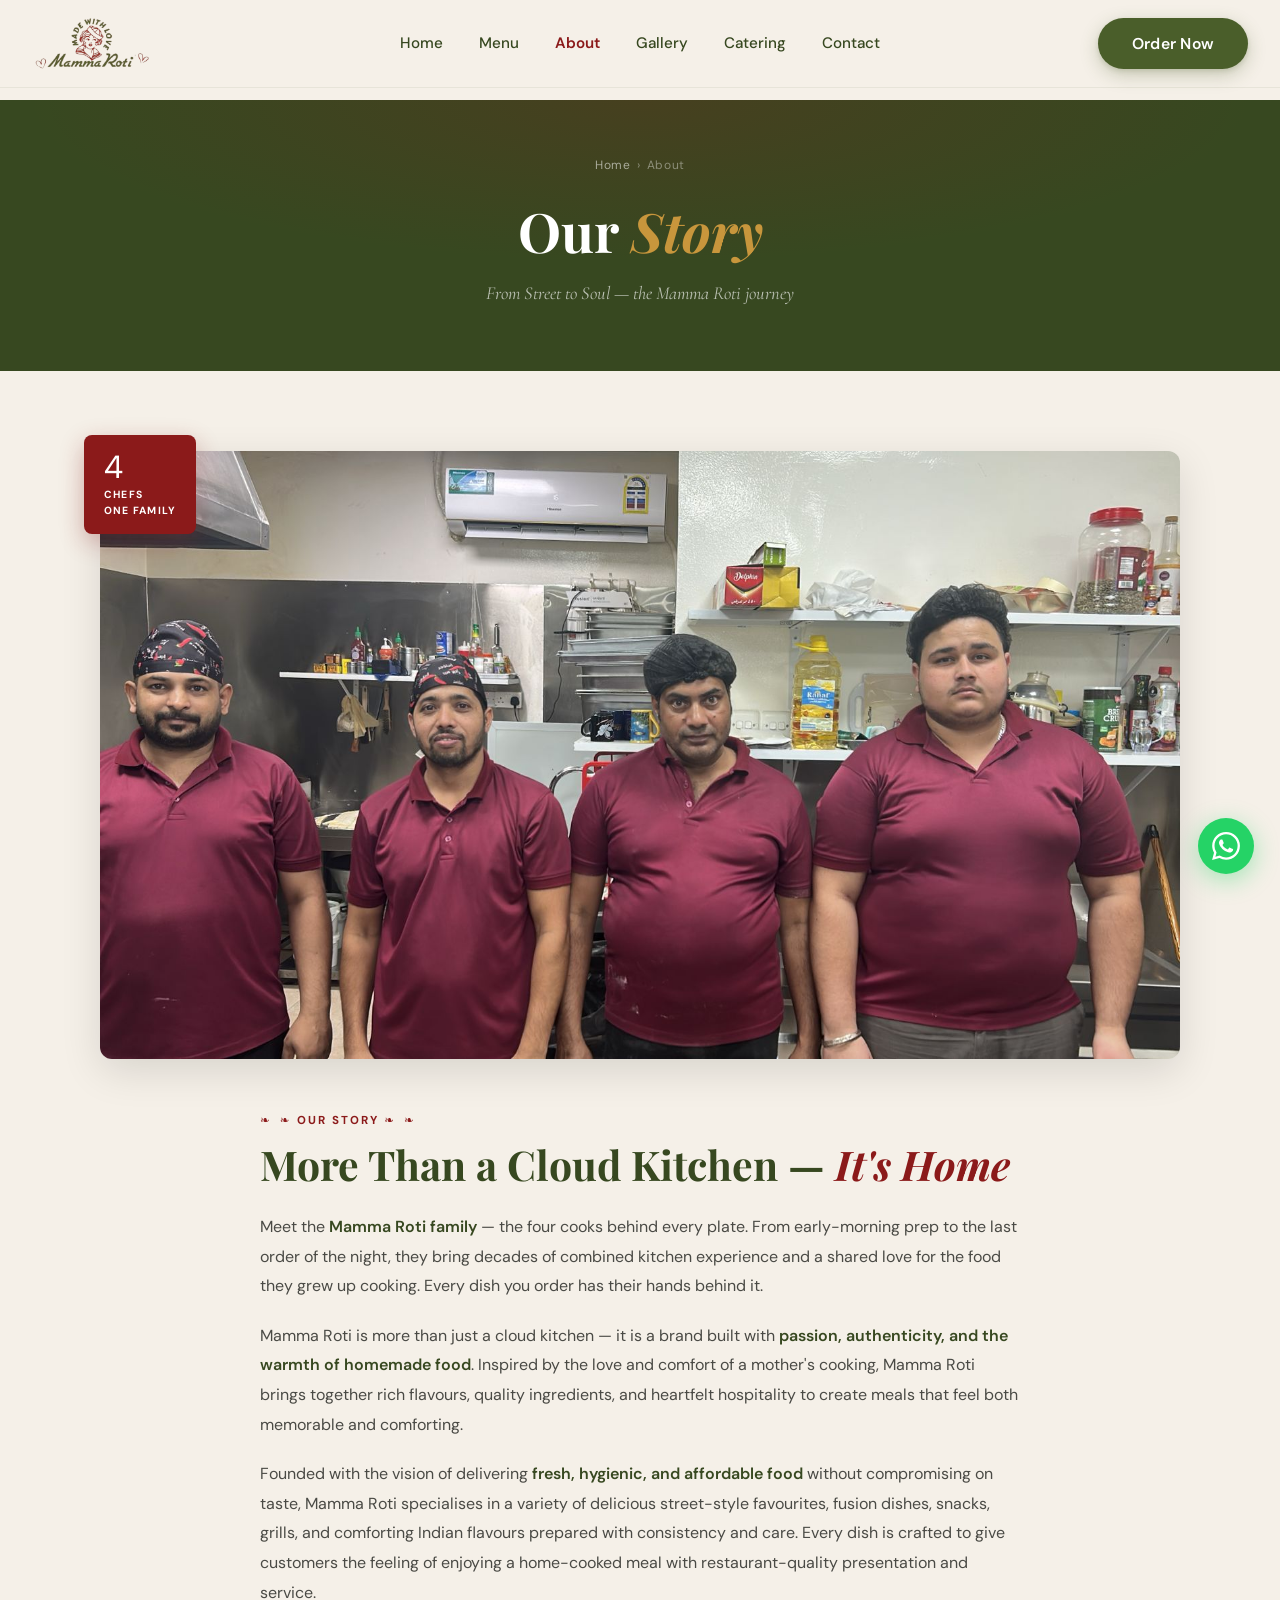
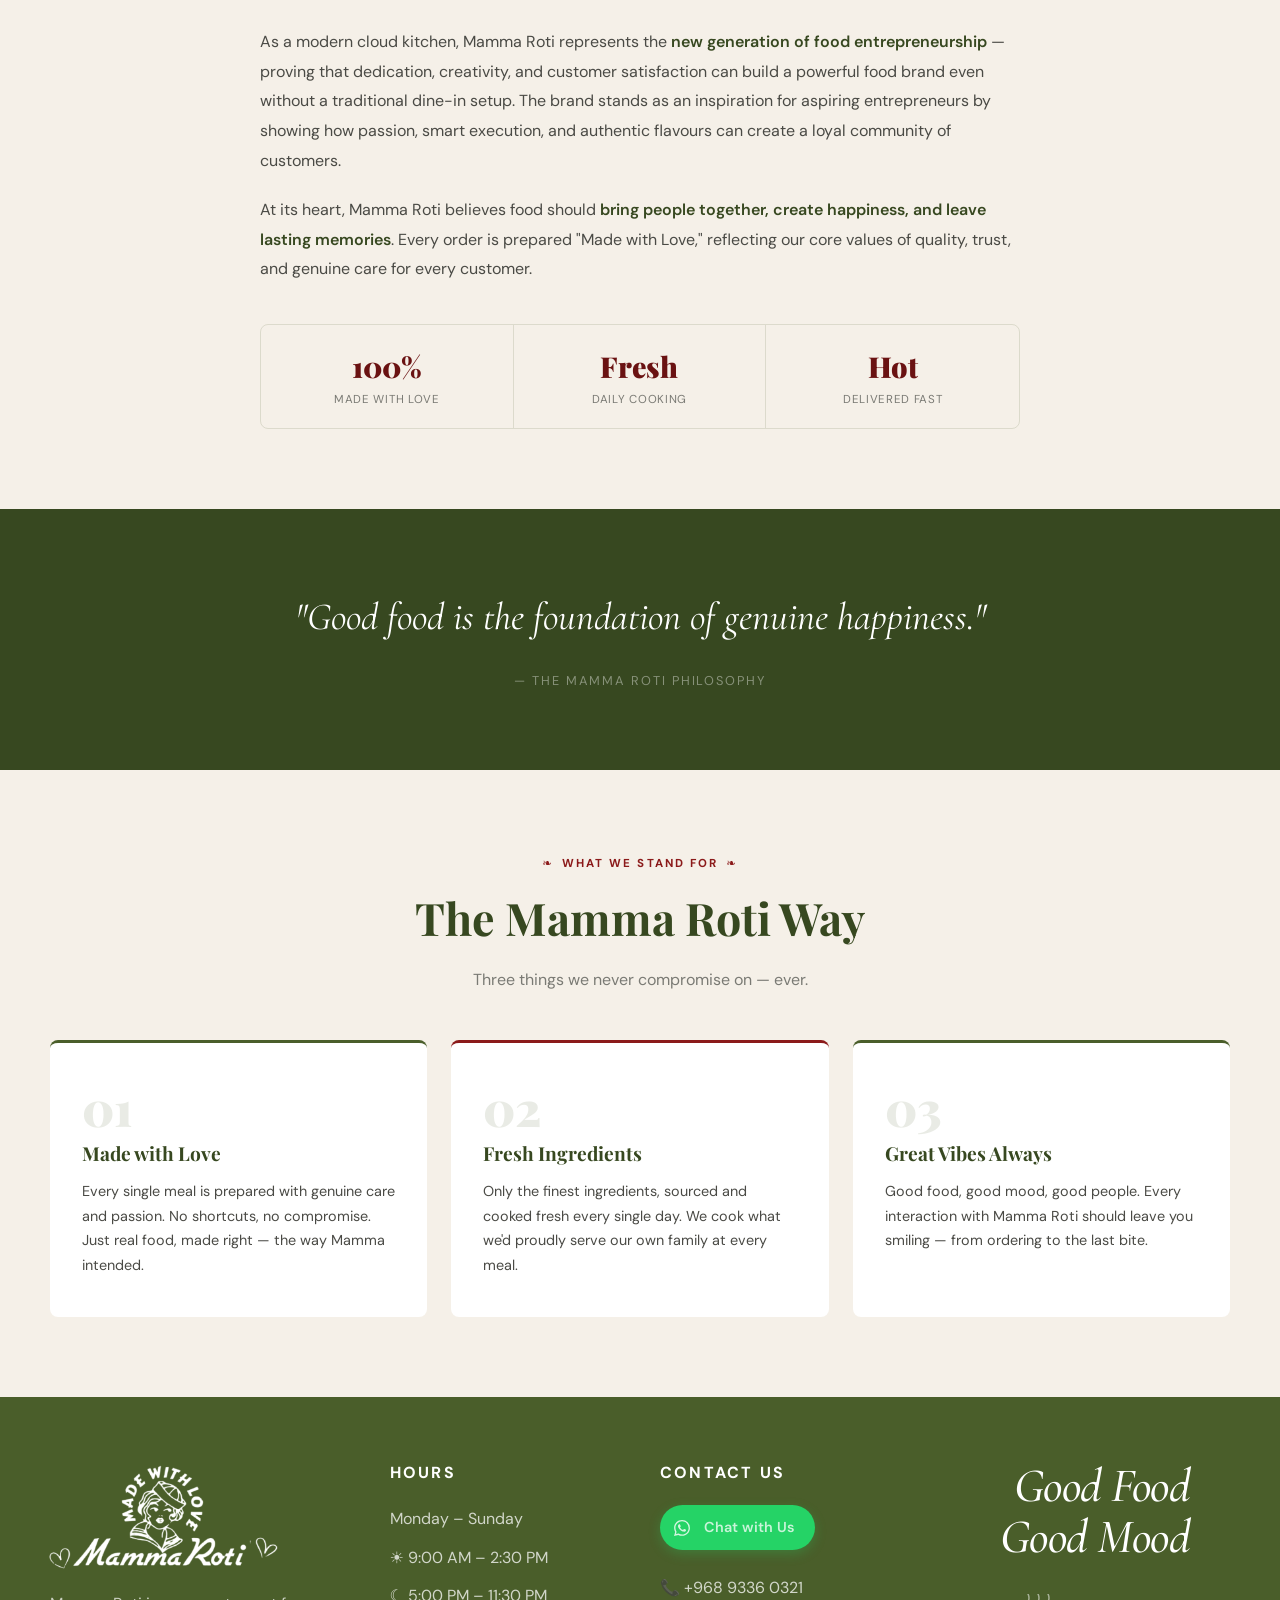
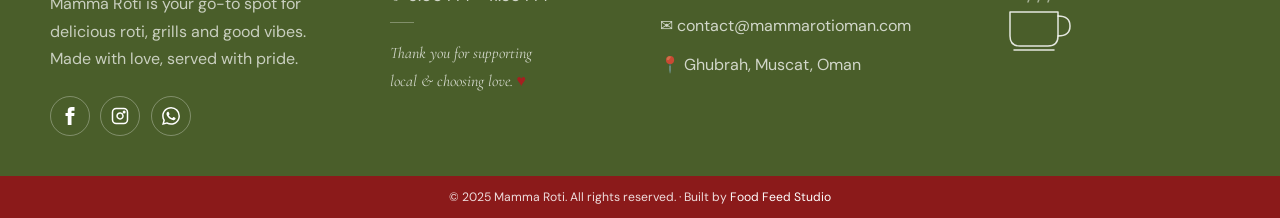
==== about.html @ 8d11d65a "changed added cta and whatsapp sticky mobile" ====
<!DOCTYPE html>
<html lang="en">
<head>
<meta charset="UTF-8"/>
<meta name="viewport" content="width=device-width,initial-scale=1.0"/>
<title>About Mamma Roti | Indian Cloud Kitchen in Ghubrah, Muscat</title>
<meta name="description" content="Meet the team behind Mamma Roti — a Ghubrah cloud kitchen bringing authentic Mumbai street food and home-style Indian cooking to Muscat, made fresh daily with love."/>
<meta name="keywords" content="about Mamma Roti, Mamma Roti story, Indian restaurant Muscat story, cloud kitchen Muscat, authentic Indian food Muscat"/>
<meta name="robots" content="index,follow,max-image-preview:large"/>

<meta property="og:type" content="website"/>
<meta property="og:title" content="About Us — Mamma Roti"/>
<meta property="og:description" content="Born from a kitchen, built with love. The Mamma Roti story."/>
<meta property="og:url" content="https://mammarotioman.com/about.html"/>
<meta property="og:image" content="https://mammarotioman.com/og-image.jpg"/>

<link rel="canonical" href="https://mammarotioman.com/about.html"/>
<link rel="icon" type="image/png" href="favicon.png"/>
<link rel="apple-touch-icon" href="apple-touch-icon.png"/>

<link rel="preconnect" href="https://fonts.googleapis.com"/>
<link rel="preconnect" href="https://fonts.gstatic.com" crossorigin/>
<link href="https://fonts.googleapis.com/css2?family=Playfair+Display:ital,wght@0,400;0,700;0,800;0,900;1,400;1,700;1,800&family=DM+Sans:wght@400;500;600;700&family=Cormorant+Garamond:ital,wght@0,400;0,600;1,400;1,600&family=Caveat:wght@400;700&display=swap" rel="stylesheet"/>

<link rel="stylesheet" href="style.css"/>
</head>
<body>

<nav class="navbar" id="nb">
  <div class="nav-inner">
    <a href="index.html" class="nav-logo"><img src="logo.png" alt="Mamma Roti"/></a>
    <ul class="nav-links">
      <li><a href="index.html">Home</a></li>
      <li><a href="menu.html">Menu</a></li>
      <li><a href="about.html" class="active">About</a></li>
      <li><a href="gallery.html">Gallery</a></li>
<li><a href="catering.html">Catering</a></li>
<li><a href="contact.html">Contact</a></li>
    </ul>
    <div class="nav-cta">
      <a href="https://wa.me/96893360321?text=Hi%20Mamma%20Roti%2C%20I%27d%20like%20to%20order!" class="nav-order" target="_blank" rel="noopener">Order Now</a>
    </div>
    <button class="nav-burger" id="burger" aria-label="Menu"><span></span><span></span><span></span></button>
  </div>
</nav>
<div class="nav-mobile" id="mobnav">
  <a href="index.html">Home</a>
  <a href="menu.html">Menu</a>
  <a href="about.html">About</a>
  <a href="gallery.html">Gallery</a>
  <a href="catering.html">Catering</a>
  <a href="contact.html">Contact</a>
  <a href="https://wa.me/96893360321?text=Hi%20Mamma%20Roti%2C%20I%27d%20like%20to%20order!" target="_blank" rel="noopener">Order Now →</a>
</div>

<div class="page-top">
  <div class="pg-hero">
    <div class="pg-hero-inner">
      <div class="breadcrumb"><a href="index.html">Home</a><span>›</span><span>About</span></div>
      <h1>Our <em>Story</em></h1>
      <p>From Street to Soul — the Mamma Roti journey</p>
    </div>
  </div>
</div>

<!-- STORY -->
<section class="story" id="story">
  <div class="story-grid">
    <div class="story-img-wrap">
      <div class="story-img-main">
        <img src="images/kitchen-team.jpg" alt="The Mamma Roti kitchen team — Ghubrah, Muscat" loading="lazy"/>
      </div>
      <div class="story-badge">
        <div class="story-badge-num">4</div>
        <div class="story-badge-txt">CHEFS<br/>ONE FAMILY</div>
      </div>
    </div>
    <div class="story-text">
      <span class="eyebrow">❧ OUR STORY ❧</span>
      <h2>More Than a Cloud Kitchen — <em>It's Home</em></h2>

      <p>Meet the <strong>Mamma Roti family</strong> — the four cooks behind every plate. From early-morning prep to the last order of the night, they bring decades of combined kitchen experience and a shared love for the food they grew up cooking. Every dish you order has their hands behind it.</p>
    
      <p>Mamma Roti is more than just a cloud kitchen — it is a brand built with <strong>passion, authenticity, and the warmth of homemade food</strong>. Inspired by the love and comfort of a mother's cooking, Mamma Roti brings together rich flavours, quality ingredients, and heartfelt hospitality to create meals that feel both memorable and comforting.</p>
    
      <p>Founded with the vision of delivering <strong>fresh, hygienic, and affordable food</strong> without compromising on taste, Mamma Roti specialises in a variety of delicious street-style favourites, fusion dishes, snacks, grills, and comforting Indian flavours prepared with consistency and care. Every dish is crafted to give customers the feeling of enjoying a home-cooked meal with restaurant-quality presentation and service.</p>
    
      <p>As a modern cloud kitchen, Mamma Roti represents the <strong>new generation of food entrepreneurship</strong> — proving that dedication, creativity, and customer satisfaction can build a powerful food brand even without a traditional dine-in setup. The brand stands as an inspiration for aspiring entrepreneurs by showing how passion, smart execution, and authentic flavours can create a loyal community of customers.</p>
    
      <p>At its heart, Mamma Roti believes food should <strong>bring people together, create happiness, and leave lasting memories</strong>. Every order is prepared "Made with Love," reflecting our core values of quality, trust, and genuine care for every customer.</p>
    
      <div class="story-stats">
        <div class="stat-item">
          <div class="stat-n">100%</div>
          <div class="stat-l">Made with Love</div>
        </div>
        <div class="stat-item">
          <div class="stat-n">Fresh</div>
          <div class="stat-l">Daily Cooking</div>
        </div>
        <div class="stat-item">
          <div class="stat-n">Hot</div>
          <div class="stat-l">Delivered Fast</div>
        </div>
      </div>
    </div>
</section>

<!-- QUOTE -->
<div class="quote-break">
  <blockquote>"Good food is the foundation of genuine happiness."</blockquote>
  <cite>— The Mamma Roti Philosophy</cite>
</div>

<!-- VALUES -->
<section class="values">
  <div class="values-inner">
    <div class="eyebrow">What We Stand For</div>
    <h2 class="sec-title">The Mamma Roti Way</h2>
    <p class="sec-sub" style="margin:0 auto">Three things we never compromise on — ever.</p>
    <div class="vals-grid">
      <div class="val-card">
        <div class="val-num">01</div>
        <div class="val-title">Made with Love</div>
        <div class="val-desc">Every single meal is prepared with genuine care and passion. No shortcuts, no compromise. Just real food, made right — the way Mamma intended.</div>
      </div>
      <div class="val-card">
        <div class="val-num">02</div>
        <div class="val-title">Fresh Ingredients</div>
        <div class="val-desc">Only the finest ingredients, sourced and cooked fresh every single day. We cook what we'd proudly serve our own family at every meal.</div>
      </div>
      <div class="val-card">
        <div class="val-num">03</div>
        <div class="val-title">Great Vibes Always</div>
        <div class="val-desc">Good food, good mood, good people. Every interaction with Mamma Roti should leave you smiling — from ordering to the last bite.</div>
      </div>
    </div>
  </div>
</section>

<!-- FOOTER -->
<footer>
  <div class="ft-grid">
    <div class="ft-brand">
      <img src="logo.png" alt="Mamma Roti"/>
      <p>Mamma Roti is your go-to spot for delicious roti, grills and good vibes. Made with love, served with pride.</p>
      <div class="ft-social">
        <a href="https://facebook.com/mammarotioman" target="_blank" rel="noopener" aria-label="Facebook">
          <svg viewBox="0 0 24 24" fill="currentColor"><path d="M9 8h-3v4h3v12h5V12h3.642L18 8h-4V6.333C14 5.378 14.192 5 15.115 5H18V0h-3.808C10.596 0 9 1.583 9 4.615V8z"/></svg>
        </a>
        <a href="https://instagram.com/mammaroti.om" target="_blank" rel="noopener" aria-label="Instagram">
          <svg viewBox="0 0 24 24" fill="none" stroke="currentColor" stroke-width="2"><rect x="2" y="2" width="20" height="20" rx="5"/><path d="M16 11.37A4 4 0 1112.63 8 4 4 0 0116 11.37z"/><circle cx="17.5" cy="6.5" r="1" fill="currentColor"/></svg>
        </a>
        <a href="https://wa.me/96893360321" target="_blank" rel="noopener" aria-label="WhatsApp">
          <svg viewBox="0 0 24 24" fill="currentColor"><path d="M17.472 14.382c-.297-.149-1.758-.867-2.03-.967-.273-.099-.471-.148-.67.15-.197.297-.767.966-.94 1.164-.173.199-.347.223-.644.075-.297-.15-1.255-.463-2.39-1.475-.883-.788-1.48-1.761-1.653-2.059-.173-.297-.018-.458.13-.606.134-.133.298-.347.446-.52.149-.174.198-.298.298-.497.099-.198.05-.371-.025-.52-.075-.149-.669-1.612-.916-2.207-.242-.579-.487-.5-.669-.51-.173-.008-.371-.01-.57-.01-.198 0-.52.074-.792.372-.272.297-1.04 1.016-1.04 2.479 0 1.462 1.065 2.875 1.213 3.074.149.198 2.096 3.2 5.077 4.487.709.306 1.262.489 1.694.625.712.227 1.36.195 1.871.118.571-.085 1.758-.719 2.006-1.413.248-.694.248-1.289.173-1.413-.074-.124-.272-.198-.57-.347m-5.421 7.403h-.004a9.87 9.87 0 01-5.031-1.378l-.361-.214-3.741.982.998-3.648-.235-.374a9.86 9.86 0 01-1.51-5.26c.001-5.45 4.436-9.884 9.888-9.884 2.64 0 5.122 1.03 6.988 2.898a9.825 9.825 0 012.893 6.994c-.003 5.45-4.437 9.884-9.885 9.884m8.413-18.297A11.815 11.815 0 0012.05 0C5.495 0 .16 5.335.157 11.892c0 2.096.547 4.142 1.588 5.945L.057 24l6.305-1.654a11.882 11.882 0 005.683 1.448h.005c6.554 0 11.89-5.335 11.893-11.893a11.821 11.821 0 00-3.48-8.413z"/></svg>
        </a>
      </div>
    </div>

    <div class="ft-col">
      <h4>Hours</h4>
      <p>Monday – Sunday</p>
      <p>☀ 9:00 AM – 2:30 PM</p>
      <p>☾ 5:00 PM – 11:30 PM</p>
      <div class="ft-hours-divider"></div>
      <p class="ft-thanks">Thank you for supporting<br/>local & choosing love. <span class="ft-heart">♥</span></p>
    </div>

    <div class="ft-col">
      <h4>Contact Us</h4>
      <p>
        <a href="https://wa.me/96893360321?text=Hi%20Mamma%20Roti!%20I'd%20like%20to%20place%20an%20order." target="_blank" rel="noopener" class="ft-whatsapp-pill">
          <svg viewBox="0 0 24 24" fill="currentColor" class="ft-wa-icon"><path d="M17.472 14.382c-.297-.149-1.758-.867-2.03-.967-.273-.099-.471-.148-.67.15-.197.297-.767.966-.94 1.164-.173.199-.347.223-.644.075-.297-.15-1.255-.463-2.39-1.475-.883-.788-1.48-1.761-1.653-2.059-.173-.297-.018-.458.13-.606.134-.133.298-.347.446-.52.149-.174.198-.298.298-.497.099-.198.05-.371-.025-.52-.075-.149-.669-1.612-.916-2.207-.242-.579-.487-.5-.669-.51-.173-.008-.371-.01-.57-.01-.198 0-.52.074-.792.372-.272.297-1.04 1.016-1.04 2.479 0 1.462 1.065 2.875 1.213 3.074.149.198 2.096 3.2 5.077 4.487.709.306 1.262.489 1.694.625.712.227 1.36.195 1.871.118.571-.085 1.758-.719 2.006-1.413.248-.694.248-1.289.173-1.413-.074-.124-.272-.198-.57-.347m-5.421 7.403h-.004a9.87 9.87 0 01-5.031-1.378l-.361-.214-3.741.982.998-3.648-.235-.374a9.86 9.86 0 01-1.51-5.26c.001-5.45 4.436-9.884 9.888-9.884 2.64 0 5.122 1.03 6.988 2.898a9.825 9.825 0 012.893 6.994c-.003 5.45-4.437 9.884-9.885 9.884m8.413-18.297A11.815 11.815 0 0012.05 0C5.495 0 .16 5.335.157 11.892c0 2.096.547 4.142 1.588 5.945L.057 24l6.305-1.654a11.882 11.882 0 005.683 1.448h.005c6.554 0 11.89-5.335 11.893-11.893a11.821 11.821 0 00-3.48-8.413z"/></svg>
          <span>Chat with Us</span>
        </a>
      </p>
      <p>📞 <a href="tel:+96893360321">+968 9336 0321</a></p>
      <p>✉ <a href="mailto:contact@mammarotioman.com">contact@mammarotioman.com</a></p>
      <p>📍 Ghubrah, Muscat, Oman</p>
    </div>
<!-- Good Food Good Mood decorative column -->
<div class="ft-col ft-mood-col">
  <div class="ft-mood-text">Good Food<br/>Good Mood</div>
  <span class="ft-mood-coffee">
    <svg viewBox="0 0 78 60" fill="none" stroke="currentColor" stroke-width="1.5" stroke-linecap="round" stroke-linejoin="round" xmlns="http://www.w3.org/2000/svg">
      <path d="M28 8 Q30 4 28 0 M38 8 Q40 4 38 0 M48 8 Q50 4 48 0" opacity=".6"/>
      <path d="M10 18 L10 42 Q10 52 20 52 L48 52 Q58 52 58 42 L58 18 Z"/>
      <path d="M58 22 Q70 22 70 32 Q70 42 58 42"/>
      <line x1="14" y1="56" x2="54" y2="56"/>
    </svg>
  </span>
</div>

  </div>

  

  <div class="ft-bottom">
    <p>© 2025 Mamma Roti. All rights reserved. · Built by <a href="https://foodfeedstudio.in" target="_blank" rel="noopener">Food Feed Studio</a></p>
  </div>
</footer>

<a href="https://wa.me/96893360321?text=Hi%20Mamma%20Roti!" class="wa-float" target="_blank" rel="noopener" aria-label="WhatsApp">
  <svg viewBox="0 0 24 24" fill="white"><path d="M17.472 14.382c-.297-.149-1.758-.867-2.03-.967-.273-.099-.471-.148-.67.15-.197.297-.767.966-.94 1.164-.173.199-.347.223-.644.075-.297-.15-1.255-.463-2.39-1.475-.883-.788-1.48-1.761-1.653-2.059-.173-.297-.018-.458.13-.606.134-.133.298-.347.446-.52.149-.174.198-.298.298-.497.099-.198.05-.371-.025-.52-.075-.149-.669-1.612-.916-2.207-.242-.579-.487-.5-.669-.51-.173-.008-.371-.01-.57-.01-.198 0-.52.074-.792.372-.272.297-1.04 1.016-1.04 2.479 0 1.462 1.065 2.875 1.213 3.074.149.198 2.096 3.2 5.077 4.487.709.306 1.262.489 1.694.625.712.227 1.36.195 1.871.118.571-.085 1.758-.719 2.006-1.413.248-.694.248-1.289.173-1.413-.074-.124-.272-.198-.57-.347m-5.421 7.403h-.004a9.87 9.87 0 01-5.031-1.378l-.361-.214-3.741.982.998-3.648-.235-.374a9.86 9.86 0 01-1.51-5.26c.001-5.45 4.436-9.884 9.888-9.884 2.64 0 5.122 1.03 6.988 2.898a9.825 9.825 0 012.893 6.994c-.003 5.45-4.437 9.884-9.885 9.884m8.413-18.297A11.815 11.815 0 0012.05 0C5.495 0 .16 5.335.157 11.892c0 2.096.547 4.142 1.588 5.945L.057 24l6.305-1.654a11.882 11.882 0 005.683 1.448h.005c6.554 0 11.89-5.335 11.893-11.893a11.821 11.821 0 00-3.48-8.413z"/></svg>
</a>

<script>
window.addEventListener('scroll',()=>document.getElementById('nb').classList.toggle('scrolled',scrollY>20));
document.getElementById('burger').addEventListener('click',()=>document.getElementById('mobnav').classList.toggle('open'));
</script>

<!-- Mobile sticky CTA bar -->
<div class="m-cta-bar">
  <a href="tel:+96893360321" class="m-cta-btn m-cta-call" aria-label="Call Mamma Roti">
    <svg viewBox="0 0 24 24" fill="none" stroke="currentColor" stroke-width="2" stroke-linecap="round" stroke-linejoin="round"><path d="M22 16.92v3a2 2 0 0 1-2.18 2 19.79 19.79 0 0 1-8.63-3.07 19.5 19.5 0 0 1-6-6 19.79 19.79 0 0 1-3.07-8.67A2 2 0 0 1 4.11 2h3a2 2 0 0 1 2 1.72 12.84 12.84 0 0 0 .7 2.81 2 2 0 0 1-.45 2.11L8.09 9.91a16 16 0 0 0 6 6l1.27-1.27a2 2 0 0 1 2.11-.45 12.84 12.84 0 0 0 2.81.7A2 2 0 0 1 22 16.92z"/></svg>
    <span>Call</span>
  </a>
  <a href="https://wa.me/96893360321?text=Hi%20Mamma%20Roti%2C%20I%27d%20like%20to%20order!" target="_blank" rel="noopener" class="m-cta-btn m-cta-primary" aria-label="WhatsApp Order">
    <svg viewBox="0 0 24 24" fill="currentColor"><path d="M17.472 14.382c-.297-.149-1.758-.867-2.03-.967-.273-.099-.471-.148-.67.15-.197.297-.767.966-.94 1.164-.173.199-.347.223-.644.075-.297-.15-1.255-.463-2.39-1.475-.883-.788-1.48-1.761-1.653-2.059-.173-.297-.018-.458.13-.606.134-.133.298-.347.446-.52.149-.174.198-.298.298-.497.099-.198.05-.371-.025-.52-.075-.149-.669-1.612-.916-2.207-.242-.579-.487-.5-.669-.51-.173-.008-.371-.01-.57-.01-.198 0-.52.074-.792.372-.272.297-1.04 1.016-1.04 2.479 0 1.462 1.065 2.875 1.213 3.074.149.198 2.096 3.2 5.077 4.487.709.306 1.262.489 1.694.625.712.227 1.36.195 1.871.118.571-.085 1.758-.719 2.006-1.413.248-.694.248-1.289.173-1.413-.074-.124-.272-.198-.57-.347m-5.421 7.403h-.004a9.87 9.87 0 01-5.031-1.378l-.361-.214-3.741.982.998-3.648-.235-.374a9.86 9.86 0 01-1.51-5.26c.001-5.45 4.436-9.884 9.888-9.884 2.64 0 5.122 1.03 6.988 2.898a9.825 9.825 0 012.893 6.994c-.003 5.45-4.437 9.884-9.885 9.884"/></svg>
    <span>WhatsApp Order</span>
  </a>
  <a href="menu.html" class="m-cta-btn m-cta-menu" aria-label="View Menu">
    <svg viewBox="0 0 24 24" fill="none" stroke="currentColor" stroke-width="2" stroke-linecap="round" stroke-linejoin="round"><path d="M14 2H6a2 2 0 0 0-2 2v16a2 2 0 0 0 2 2h12a2 2 0 0 0 2-2V8z"/><polyline points="14 2 14 8 20 8"/><line x1="8" y1="13" x2="16" y2="13"/><line x1="8" y1="17" x2="16" y2="17"/><line x1="8" y1="9" x2="10" y2="9"/></svg>
    <span>Menu</span>
  </a>
</div>

</body>
</html>
---- style.css ----
html {
  scroll-behavior: smooth;
}

@import url('https://fonts.googleapis.com/css2?family=Playfair+Display:ital,wght@0,400;0,700;0,900;1,400;1,700;1,900&family=DM+Sans:wght@300;400;500;600;700&family=Cormorant+Garamond:ital,wght@1,400;1,600&family=Caveat:wght@500;700&display=swap');

/* ═══════════════════════════
   DESIGN TOKENS
   ═══════════════════════════ */
:root {
  --olive:       #4a5e2a;
  --olive-lt:    #5d7535;
  --olive-dk:    #374820;
  --olive-deep:  #2d3a1a;
  --red:         #8b1a1a;
  --red-lt:      #a52020;
  --red-dk:      #6a1212;
  --cream:       #f5f0e8;
  --cream-2:     #ece5d8;
  --cream-dark:  #e8dfce;
  --white:       #ffffff;

  --text:        #1e1e1b;
  --text-mid:    #4a4a45;
  --text-muted:  #7a7a74;

  --border:      rgba(74,94,42,0.14);
  --gold:        #c8963c;

  --font-serif:  'Playfair Display', Georgia, serif;
  --font-sans:   'DM Sans', system-ui, sans-serif;
  --font-italic: 'Cormorant Garamond', Georgia, serif;
  --font-script: 'Caveat', cursive;
}

/* RESET */
*,*::before,*::after { box-sizing: border-box; margin: 0; padding: 0; }
html { scroll-behavior: smooth; }
body {
  font-family: var(--font-sans);
  background: var(--cream);
  color: var(--text);
  overflow-x: hidden;
  -webkit-font-smoothing: antialiased;
  line-height: 1.5;
}
img { max-width: 100%; display: block; }
a { color: inherit; }

/* ══════════════
   NAV
   ══════════════ */
.navbar {
  position: fixed; top: 0; left: 0; right: 0;
  z-index: 900; height: 88px;
  background: rgba(245, 240, 232, 0.97);
  backdrop-filter: blur(16px);
  transition: box-shadow .3s, background .3s;
  border-bottom: 1px solid rgba(74,94,42,0.08);
}
.navbar.scrolled { box-shadow: 0 2px 24px rgba(0,0,0,.06); border-bottom-color: transparent; }
.nav-inner {
  max-width: 1280px; margin: 0 auto; padding: 0 2rem;
  height: 100%; display: grid; grid-template-columns: 1fr auto 1fr; align-items: center; gap: 2rem;
}
.nav-logo { text-decoration: none; display: flex; align-items: center; }
.nav-logo img {
  height: 56px;
  width: auto;
  max-width: 180px;
  object-fit: contain;
  mix-blend-mode: multiply;
}
.nav-links { display: flex; align-items: center; gap: .25rem; list-style: none; justify-content: center; }
.nav-links a {
  display: block; padding: .5rem 1rem; text-decoration: none;
  color: var(--olive-dk); font-size: .95rem; font-weight: 500;
  transition: color .2s; font-family: var(--font-sans);
}
.nav-links a:hover { color: var(--red); }
.nav-links a.active { color: var(--red); font-weight: 600; }
.nav-cta { display: flex; justify-content: flex-end; align-items: center; }
.nav-order {
  background: var(--olive); color: #fff;
  border-radius: 30px;
  padding: .85rem 2.1rem;
  font-weight: 600;
  font-size: .98rem;
  letter-spacing: .02em;
  text-decoration: none;
  transition: all .25s;
  box-shadow: 0 6px 18px rgba(74,94,42,.28), 0 2px 4px rgba(74,94,42,.15);
  display: inline-flex;
  align-items: center;
  gap: 8px;
}
.nav-order:hover {
  background: var(--olive-lt);
  transform: translateY(-2px);
  box-shadow: 0 10px 28px rgba(74,94,42,.4), 0 3px 8px rgba(74,94,42,.2);
}
.nav-burger { display: none; flex-direction: column; gap: 5px; cursor: pointer; background: none; border: none; padding: 4px; }
.nav-burger span { display: block; width: 24px; height: 2px; background: var(--olive-dk); border-radius: 2px; }
.nav-mobile {
  display: none; position: fixed; top: 88px; left: 0; right: 0;
  background: var(--cream); border-bottom: 1px solid var(--border);
  padding: 1rem 2rem 1.5rem; z-index: 899; flex-direction: column; gap: .2rem;
}
.nav-mobile.open { display: flex; }
.nav-mobile a {
  display: block; padding: .75rem 0; text-decoration: none;
  color: var(--olive-dk); font-size: 1rem; font-weight: 500;
  border-bottom: 1px solid var(--border);
}
.nav-mobile a:last-child { border-bottom: none; color: var(--olive); font-weight: 600; }

.page-top { padding-top: 100px; }

/* ══════════════
   DELIVERY STRIP
   ══════════════ */
.del-strip {
  background: var(--red); color: #fff; text-align: center;
  padding: .65rem 1rem; font-size: .82rem; font-weight: 500; letter-spacing: .02em;
}
.del-strip .sep { opacity: .4; margin: 0 .65rem; }

/* ══════════════
   BUTTONS
   ══════════════ */
.btn {
  display: inline-flex; align-items: center; gap: 8px;
  padding: .8rem 1.9rem; border-radius: 30px;
  font-family: var(--font-sans); font-size: .92rem; font-weight: 500;
  text-decoration: none; cursor: pointer; border: none;
  transition: all .25s; white-space: nowrap;
}
.btn-olive  { background: var(--olive); color: #fff; }
.btn-olive:hover { background: var(--olive-lt); transform: translateY(-2px); box-shadow: 0 8px 24px rgba(74,94,42,.28); }
.btn-outline-olive { background:fixed; color: var(--olive); border: 2px solid var(--olive); }
.btn-outline-olive:hover { background:transparent var(--olive); color: #fff; }
.btn-red    { background: var(--red); color: #fff; }
.btn-red:hover { background: var(--red-lt); transform: translateY(-2px); }
.btn-white  { background: #fff; color: var(--red); font-weight: 600; }
.btn-white:hover { background: var(--cream); transform: translateY(-2px); }
.btn-outline-white { background: transparent; color: #fff; border: 2px solid rgba(255,255,255,.5); }
.btn-outline-white:hover { background: rgba(255,255,255,.12); }

.container { max-width: 1180px; margin: 0 auto; padding: 0 2rem; }

/* ══════════════
   HERO
   ══════════════ */
.hero {
  background: var(--cream);
  padding: 120px 2rem 4rem;
  position: relative;
  overflow: hidden;
}
.hero-inner {
  max-width: 1180px;
  margin: 0 auto;
  display: grid;
  grid-template-columns: 1fr 1fr;
  gap: 1rem;
  align-items: center;
  position: relative;
  z-index: 2;
}
.hero-left h1 {
  font-family: var(--font-serif);
  font-size: clamp(3rem,5.8vw,5rem);
  font-weight: 700; color: var(--olive);
  line-height: 1.05; margin-bottom: 1.5rem; letter-spacing: -0.01em;
}
.hero-left h1 em {
  font-style: italic; color: var(--red); position: relative; display: inline-block;
}
.hero-left h1 em::after {
  content: '';
  position: absolute;
  bottom: -10px; left: -2%; right: -2%;
  height: 14px;
  background-image: url("data:image/svg+xml,%3Csvg xmlns='http://www.w3.org/2000/svg' viewBox='0 0 200 14' preserveAspectRatio='none'%3E%3Cpath d='M2 8 Q 25 1, 50 7 T 100 7 T 150 7 T 198 7' stroke='%238b1a1a' stroke-width='2.5' fill='none' stroke-linecap='round'/%3E%3C/svg%3E");
  background-repeat: no-repeat;
  background-size: 100% 100%;
}
.hero-desc {
  font-size: 1rem; color: var(--text-mid); line-height: 1.7;
  max-width: 380px; margin-bottom: 2.25rem;
}
.hero-actions { display: flex; gap: 1.5rem; align-items: center; flex-wrap: wrap; }

.btn-story {
  display: inline-flex; align-items: center; gap: 12px;
  color: var(--olive-dk); font-size: .95rem; font-weight: 500;
  text-decoration: none; transition: color .2s;
}
.btn-story:hover { color: var(--red); }
.play-circle {
  width: 42px; height: 42px; border-radius: 50%;
  background: var(--red-dk); display: flex; align-items: center;
  justify-content: center; flex-shrink: 0; transition: background .2s;
  box-shadow: 0 4px 16px rgba(74,94,42,.25);
}
.play-circle svg { width: 12px; height: 12px; margin-left: 2px; }

/* Hero right column — stacked layout with food image + pill */
.hero-right {
  position: relative;
  display: flex;
  flex-direction: column;
  align-items: center;
  gap: 1.5rem;
  width: 100%;
}

/* HERO FOOD IMAGE */
.hero-food-wrap {
  position: relative;
  width: 100%;
  max-width: 560px;
  margin: 0 auto;
  border-radius: 20px;
  overflow: hidden;
  box-shadow: 0 20px 60px rgba(0,0,0,.18);
  aspect-ratio: 1;
  order: 1;
}
.hero-food-img {
  width: 100%;
  height: 100%;
  object-fit: cover;
  object-position: center;
  display: block;
  transition: transform .6s ease;
}
.hero-food-wrap:hover .hero-food-img {
  transform: scale(1.04);
}

/* Fresh Tasty Everyday badge — legacy, hidden */
.fresh-badge { display: none; }

/* Delivery pill — stacked under food image on desktop */
.delivery-pill {
  background: #fff;
  border: 1.5px dashed var(--red);
  border-radius: 60px;
  padding: .5rem 1.25rem;
  display: inline-flex;
  align-items: center;
  gap: .5rem;
  box-shadow: 0 8px 24px rgba(139,26,26,.12);
  max-width: 280px;
  order: 2;
  margin: -1rem auto 0;
}
.delivery-pill-icon {
  width: 28px; height: 28px;
  background: var(--red);
  border-radius: 50%;
  display: flex;
  align-items: center;
  justify-content: center;
  flex-shrink: 0;
}
.delivery-pill-icon svg { width: 14px; height: 14px; color: #fff; }
.delivery-pill-text {
  font-family: var(--font-sans);
  font-size: .68rem;
  font-weight: 700;
  letter-spacing: .08em;
  text-transform: uppercase;
  color: var(--red);
  line-height: 1.2;
}
.delivery-pill-text > span { display: block; font-size: .9rem; }
.delivery-pill-text strong {
  display: block;
  font-family: var(--font-serif);
  font-size: 1rem;
  font-weight: 700;
  letter-spacing: -0.01em;
  text-transform: none;
  color: var(--red-dk);
  margin-top: 2px;
}

/* ══════════════
   SCALLOPED EDGE DIVIDER
   ══════════════ */
.scalloped-edge {
  position: relative;
  height: 40px;
  background: var(--cream);
  display: flex;
  align-items: center;
  justify-content: center;
}
.scalloped-edge::before {
  content: '';
  position: absolute;
  left: 12%; right: 12%;
  top: 50%;
  height: 1px;
  background-image: linear-gradient(to right, transparent, rgba(74,94,42,.25) 30%, rgba(74,94,42,.25) 70%, transparent);
}
.scalloped-edge::after {
  content: '❧';
  position: relative;
  font-size: 1.4rem;
  color: var(--red);
  background: var(--cream);
  padding: 0 1rem;
  z-index: 2;
  line-height: 1;
}

/* ══════════════
   MENU PREVIEW (HOME)
   ══════════════ */
.menu-home { background: var(--cream); padding: 1rem 2rem 4rem; }
.menu-arrows {
  display: flex; align-items: center; justify-content: center;
  gap: 1.25rem; margin-bottom: .5rem;
}
.menu-arrows-txt {
  font-family: var(--font-serif);
  font-size: clamp(1.6rem,3vw,2.2rem);
  font-weight: 700; letter-spacing: .12em;
  text-transform: uppercase; color: var(--olive-dk);
}
.deco {
  color: var(--red); font-size: 1.4rem; font-weight: 400;
  display: inline-block;
}
.deco-l { transform: scaleX(-1); }
.rule { width: 50px; height: 2px; background: var(--red); margin: .5rem auto 2rem; }

.ftabs {
  display: flex; justify-content: center; gap: .25rem;
  flex-wrap: wrap; margin-bottom: 2.5rem;
}
.ftab {
  padding: .5rem 1.4rem; border-radius: 30px;
  font-size: .92rem; font-weight: 500;
  cursor: pointer; border: none; background: transparent;
  color: var(--olive-dk); transition: all .2s; font-family: var(--font-sans);
}
.ftab:hover { color: var(--olive); }
.ftab.active { background: var(--olive); color: #fff; }

.mgrid {
  display: grid; grid-template-columns: repeat(4,1fr);
  gap: 1.5rem; max-width: 1180px; margin: 0 auto;
}
.mgrid-6 {
  display: grid;
  grid-template-columns: repeat(3, 1fr);
  gap: 1.5rem;
  max-width: 1180px;
  margin: 0 auto;
}
.mhcta { text-align: center; margin-top: 2.5rem; }

/* MENU CARDS */
.mcard {
  background: var(--cream-dark); border-radius: 16px; overflow: hidden;
  transition: transform .3s, box-shadow .3s;
  display: flex; flex-direction: column;
}
.mcard:hover { transform: translateY(-4px); box-shadow: 0 12px 32px rgba(0,0,0,.1); }
.mcard-img-wrap {
  width: calc(100% - 1.5rem);
  height: 180px;
  border-radius: 12px;
  overflow: hidden;
  margin: .75rem .75rem 0;
}
.mcard-img {
  width: 100%; height: 100%; object-fit: cover; display: block;
}
.mcard-body { padding: 1rem 1.25rem 1.5rem; }
.mcard-name {
  font-family: var(--font-serif);
  font-size: 1.1rem; font-weight: 700;
  color: var(--olive-dk); margin-bottom: .35rem;
}
.mcard-desc {
  font-size: .82rem; color: var(--text-muted);
  line-height: 1.5; margin-bottom: .85rem;
}
.mcard-price {
  font-family: var(--font-serif);
  font-size: 1.1rem; font-weight: 700; color: var(--red);
}

/* ══════════════
   OUR STORY (homepage)
   ══════════════ */
.our-story {
  background: var(--cream);
  padding: 4rem 2rem;
  position: relative;
}
.story-inner {
  max-width: 1180px;
  margin: 0 auto;
  display: grid;
  grid-template-columns: 1fr 1.2fr;
  gap: 4rem;
  align-items: center;
}
.story-img-col { position: relative; }
.story-img-col img {
  width: 100%;
  aspect-ratio: 4/5;
  object-fit: cover;
  border-radius: 16px;
  box-shadow: 0 12px 40px rgba(0,0,0,.12);
}
.story-text-col h2 {
  font-family: var(--font-serif);
  font-size: clamp(1.8rem, 3.2vw, 2.6rem);
  font-weight: 700;
  color: var(--olive-dk);
  line-height: 1.15;
  margin: .5rem 0 1.5rem;
}
.story-text-col h2 em { font-style: italic; color: var(--red); }
.story-text-col p {
  font-size: 1rem;
  color: var(--text-mid);
  line-height: 1.75;
  margin-bottom: 1.25rem;
}
.story-link {
  display: inline-flex;
  align-items: center;
  gap: 8px;
  color: var(--olive);
  font-weight: 600;
  font-size: .92rem;
  text-decoration: none;
  letter-spacing: .04em;
  text-transform: uppercase;
  border-bottom: 2px solid transparent;
  padding-bottom: 2px;
  transition: border-color .2s, color .2s;
  margin-top: .5rem;
}
.story-link:hover { color: var(--red); border-bottom-color: var(--red); }

/* ══════════════
   BBQ BANNER
   ══════════════ */
.bbq-wrap { background: var(--cream); padding: 2rem; }
.bbq {
  max-width: 1080px; margin: 0 auto;
  background: var(--red);
  border-radius: 16px;
  display: grid; grid-template-columns: 1fr 1fr;
  position: relative; overflow: hidden;
  min-height: 380px;
}
.bbq-l {
  padding: 2.5rem 2rem;
  position: relative;
  z-index: 2;
  display: flex;
  flex-direction: column;
  justify-content: center;
  align-items: flex-start;
  gap: 1rem;
  overflow: hidden;
}
.bbq-l > * { position: relative; z-index: 2; }
.bbq-l h2 {
  font-family: var(--font-serif);
  font-size: clamp(1.3rem,2vw,1.7rem);
  font-weight: 600; color: #fff; line-height: 1.2;
}
.bbq-l p {
  font-size: .88rem; color: rgba(255,255,255,.8);
  line-height: 1.55; max-width: 280px;
}
.bbq-l .btn-white {
  padding: .55rem 1.5rem;
  font-size: .82rem;
  font-weight: 500;
  background: var(--cream);
  color: var(--olive-dk);
  border: 1px solid rgba(0,0,0,.08);
}
.bbq-l .btn-white:hover { background: #fff; }

/* BBQ ghost watermark logo */
.bbq-ghost {
  position: absolute;
  height: 250px;
  width: 260px;
  right: 40px;
  top: 50%;
  transform: translateY(-50%);
  opacity: 1;
  pointer-events: none;
  z-index: 1;
}

.bbq-r {
  position: relative;
  display: block;
  overflow: hidden;
}
.bbq-food-img {
  width: 100%; height: 100%; min-height: 380px;
  object-fit: cover; object-position: center;
  display: block;
}

/* 100% FRESH stamp badge */
.bbq-fbadge {
  position: absolute;
  top: 50%; left: 50%;
  transform: translate(-50%, -50%);
  width: 96px; height: 96px;
  background: var(--cream);
  border-radius: 50%;
  display: flex; align-items: center; justify-content: center;
  text-align: center;
  font-family: var(--font-serif);
  font-size: .82rem; font-weight: 700;
  letter-spacing: .04em; text-transform: uppercase;
  color: var(--red); line-height: 1.2;
  z-index: 10;
  box-shadow: 0 4px 16px rgba(0,0,0,.25);
  border: 1.5px dashed var(--red);
}
.bbq-fbadge::before {
  content: '';
  position: absolute;
  inset: 4px;
  border-radius: 50%;
  border: 1px solid rgba(139,26,26,.2);
}
.bbq-fbadge span { display: block; position: relative; z-index: 2; }

/* ══════════════
   FEATURED DISHES STRIP
   ══════════════ */
.featured-strip {
  background: var(--cream);
  padding: 3rem 2rem 3.5rem;
  position: relative;
}
.featured-inner { max-width: 1180px; margin: 0 auto; }
.featured-head {
  display: flex;
  align-items: flex-end;
  justify-content: space-between;
  margin-bottom: 2rem;
  flex-wrap: wrap;
  gap: 1rem;
}
.featured-head-left .eyebrow { margin-bottom: .5rem; }
.featured-head h2 {
  font-family: var(--font-serif);
  font-size: clamp(1.6rem, 2.8vw, 2.2rem);
  font-weight: 700;
  color: var(--olive-dk);
  line-height: 1.1;
}
.featured-head h2 em { font-style: italic; color: var(--red); }
.featured-head-link {
  font-family: var(--font-sans);
  font-size: .88rem;
  font-weight: 600;
  color: var(--olive);
  text-decoration: none;
  letter-spacing: .04em;
  text-transform: uppercase;
  transition: color .2s;
}
.featured-head-link:hover { color: var(--red); }
.featured-grid {
  display: grid;
  grid-template-columns: repeat(4, 1fr);
  gap: 1rem;
}
.fcell {
  position: relative;
  aspect-ratio: 1;
  border-radius: 12px;
  overflow: hidden;
  cursor: pointer;
  box-shadow: 0 2px 12px rgba(0,0,0,.06);
  transition: transform .3s, box-shadow .3s;
}
.fcell:hover {
  transform: translateY(-4px);
  box-shadow: 0 12px 28px rgba(0,0,0,.14);
}
.fcell img {
  width: 100%; height: 100%;
  object-fit: cover; display: block;
  transition: transform .5s;
}
.fcell:hover img { transform: scale(1.06); }
.fcell-label {
  position: absolute;
  bottom: 0; left: 0; right: 0;
  padding: 1.5rem 1rem .8rem;
  background: linear-gradient(transparent, rgba(0,0,0,.7));
  color: #fff;
  font-family: var(--font-serif);
  font-size: .88rem;
  font-weight: 700;
}

/* ══════════════
   TESTIMONIALS
   ══════════════ */
.testimonials {
  background: var(--cream-2);
  padding: 4rem 2rem;
  position: relative;
  overflow: hidden;
}
.testimonials::before {
  content: '"';
  position: absolute;
  top: -80px; left: 50%;
  transform: translateX(-50%);
  font-family: var(--font-serif);
  font-size: 24rem;
  color: rgba(139,26,26,.05);
  line-height: 1;
  pointer-events: none;
}
.testimonials-inner {
  max-width: 1180px;
  margin: 0 auto;
  position: relative;
  z-index: 2;
  text-align: center;
}
.testimonials-head { margin-bottom: 3rem; }
.testimonials-head .eyebrow { justify-content: center; }
.testimonials-head h2 {
  font-family: var(--font-serif);
  font-size: clamp(1.8rem, 3.2vw, 2.6rem);
  font-weight: 700;
  color: var(--olive-dk);
  margin-bottom: .5rem;
}
.testimonials-head h2 em { font-style: italic; color: var(--red); }
.testimonials-head p {
  font-family: var(--font-italic);
  font-style: italic;
  font-size: 1.1rem;
  color: var(--text-muted);
}
.testi-grid {
  display: grid;
  grid-template-columns: repeat(3, 1fr);
  gap: 1.5rem;
}
.testi-card {
  background: #fff;
  border-radius: 16px;
  padding: 2rem 1.75rem;
  text-align: left;
  position: relative;
  box-shadow: 0 4px 24px rgba(0,0,0,.05);
  border-top: 3px solid var(--olive);
  transition: transform .3s, box-shadow .3s;
}
.testi-card:nth-child(2) { border-top-color: var(--red); }
.testi-card:hover {
  transform: translateY(-4px);
  box-shadow: 0 12px 32px rgba(0,0,0,.1);
}
.testi-stars {
  display: flex;
  gap: 2px;
  margin-bottom: 1rem;
}
.testi-stars svg { width: 16px; height: 16px; color: #f4b400; }
.testi-quote {
  font-family: var(--font-italic);
  font-style: italic;
  font-size: 1.02rem;
  color: var(--text-mid);
  line-height: 1.65;
  margin-bottom: 1.5rem;
}
.testi-author {
  display: flex;
  align-items: center;
  gap: .75rem;
  padding-top: 1rem;
  border-top: 1px solid rgba(0,0,0,.06);
}
.testi-avatar {
  width: 40px; height: 40px;
  border-radius: 50%;
  background: var(--olive);
  color: #fff;
  display: flex;
  align-items: center;
  justify-content: center;
  font-family: var(--font-serif);
  font-size: 1rem;
  font-weight: 700;
  flex-shrink: 0;
}
.testi-card:nth-child(2) .testi-avatar { background: var(--red); }
.testi-card:nth-child(3) .testi-avatar { background: var(--olive-dk); }
.testi-name {
  font-family: var(--font-sans);
  font-size: .92rem;
  font-weight: 700;
  color: var(--olive-dk);
  margin-bottom: 2px;
}
.testi-meta {
  font-size: .75rem;
  color: var(--text-muted);
  letter-spacing: .04em;
}
.testi-tag {
  display: inline-block;
  background: rgba(74,94,42,.08);
  color: var(--olive);
  font-size: .62rem;
  font-weight: 700;
  letter-spacing: .1em;
  text-transform: uppercase;
  padding: 2px 8px;
  border-radius: 3px;
  margin-left: 6px;
  vertical-align: middle;
}

/* ══════════════
   INSTAGRAM WALL
   ══════════════ */
.ig-wall {
  background: var(--cream);
  padding: 5rem 2rem;
}
.ig-wall-inner {
  max-width: 1200px;
  margin: 0 auto;
}
.ig-wall-head {
  text-align: center;
  margin-bottom: 3rem;
}
.ig-wall-head .eyebrow { justify-content: center; }
.ig-wall-head h2 {
  font-family: var(--font-serif);
  font-size: clamp(2rem, 4vw, 3rem);
  color: var(--olive-dk);
  margin: .75rem 0 .5rem;
  font-weight: 600;
}
.ig-wall-head h2 em {
  font-family: var(--font-italic);
  color: var(--red);
  font-style: italic;
  font-weight: 500;
}
.ig-wall-head p {
  color: var(--text-muted);
  font-size: 1rem;
  margin: 0;
}
.ig-wall-head p a {
  color: var(--olive);
  font-weight: 600;
  text-decoration: none;
}
.ig-wall-head p a:hover { color: var(--red); }

.ig-grid {
  display: grid;
  grid-template-columns: repeat(6, 1fr);
  gap: .75rem;
  margin-bottom: 2.5rem;
}
.ig-tile {
  position: relative;
  aspect-ratio: 1/1;
  overflow: hidden;
  border-radius: 8px;
  display: block;
  background: #e8e2d6;
  box-shadow: 0 4px 12px rgba(0,0,0,.08);
  transition: transform .3s ease, box-shadow .3s ease;
}
.ig-tile img {
  width: 100%; height: 100%;
  object-fit: cover; display: block;
  transition: transform .5s ease;
}
.ig-overlay {
  position: absolute;
  inset: 0;
  background: linear-gradient(180deg, rgba(74,94,42,0) 40%, rgba(74,94,42,.92) 100%);
  display: flex;
  flex-direction: column;
  justify-content: flex-end;
  align-items: center;
  padding: 1rem .75rem;
  opacity: 0;
  transition: opacity .3s ease;
  color: #fff;
  text-align: center;
}
.ig-overlay svg { width: 28px; height: 28px; margin-bottom: .5rem; }
.ig-overlay span {
  font-family: var(--font-sans);
  font-size: .85rem;
  font-weight: 500;
  line-height: 1.3;
}
.ig-tile:hover { transform: translateY(-4px); box-shadow: 0 8px 20px rgba(0,0,0,.15); }
.ig-tile:hover img { transform: scale(1.08); }
.ig-tile:hover .ig-overlay { opacity: 1; }

.ig-wall-cta { text-align: center; }

/* ══════════════
   CATERING (expanded with bullets + photo)
   ══════════════ */
.cat-dl { background: var(--cream); padding: 0 2rem 5rem; }
.cat-dl-expanded { padding: 3rem 2rem 4rem; }
.cat-dl-box {
  max-width: 1180px; margin: 0 auto;
  background: var(--olive-dk);
  border-radius: 20px;
  padding: 2.5rem 3rem;
  display: flex; align-items: center; gap: 2.5rem; flex-wrap: wrap;
  position: relative; overflow: hidden;
}
.cat-dl-box::before {
  content: '';
  position: absolute;
  right: -40px; top: -40px;
  width: 200px; height: 200px;
  background: rgba(255,255,255,.04);
  border-radius: 50%;
}
.cat-dl-expanded .cat-dl-box {
  flex-direction: row;
  flex-wrap: wrap;
  padding: 0;
  overflow: hidden;
  align-items: stretch;
  gap: 0;
}
.cat-icon { width: 56px; height: 56px; flex-shrink: 0; position: relative; z-index: 2; }
.cat-txt { flex: 1; min-width: 220px; position: relative; z-index: 2; }
.cat-txt h3 {
  font-family: var(--font-serif);
  font-size: 1.5rem; font-weight: 700; color: #fff;
  margin-bottom: .5rem;
}
.cat-txt p {
  font-size: .9rem; color: rgba(255,255,255,.7);
  line-height: 1.65;
}
.cat-acts {
  display: flex; gap: 1rem; align-items: center;
  flex-wrap: wrap; flex-shrink: 0;
  position: relative; z-index: 2;
}
.cat-photo {
  flex: 0 0 42%;
  min-height: 360px;
  background-image: url('https://images.unsplash.com/photo-1414235077428-338989a2e8c0?w=900&q=85&auto=format&fit=crop');
  background-size: cover;
  background-position: center;
  position: relative;
}
.cat-photo::after {
  content: '';
  position: absolute;
  inset: 0;
  background: linear-gradient(135deg, rgba(55,72,32,.2) 0%, transparent 50%);
}
.cat-content {
  flex: 1;
  min-width: 320px;
  padding: 2.5rem 2.75rem;
  display: flex;
  flex-direction: column;
  justify-content: center;
  gap: 1.25rem;
  position: relative;
  z-index: 2;
}
.cat-content .eyebrow {
  color: var(--gold);
  margin-bottom: 0;
}
.cat-content h3 {
  font-family: var(--font-serif);
  font-size: clamp(1.6rem, 2.6vw, 2rem);
  font-weight: 700;
  color: #fff;
  line-height: 1.2;
}
.cat-content h3 em { font-style: italic; color: var(--gold); }
.cat-content > p {
  font-size: .92rem;
  color: rgba(255,255,255,.7);
  line-height: 1.7;
  margin: 0;
}
.cat-features {
  display: grid;
  grid-template-columns: 1fr 1fr;
  gap: .85rem 1.25rem;
  list-style: none;
  margin: 0;
  padding: 0;
}
.cat-features li {
  display: flex;
  align-items: flex-start;
  gap: .55rem;
  font-size: .85rem;
  color: rgba(255,255,255,.85);
  line-height: 1.45;
}
.cat-features li svg {
  width: 16px; height: 16px;
  flex-shrink: 0;
  margin-top: 2px;
  color: var(--gold);
}
.cat-price-tag {
  display: inline-block;
  background: rgba(200,150,60,.18);
  color: var(--gold);
  font-family: var(--font-serif);
  font-size: 1rem;
  font-weight: 700;
  padding: .35rem 1rem;
  border-radius: 30px;
  border: 1px solid rgba(200,150,60,.4);
  align-self: flex-start;
}
.cat-acts-row {
  display: flex;
  gap: .85rem;
  align-items: center;
  flex-wrap: wrap;
  margin-top: .5rem;
}

/* ══════════════
   WHY CHOOSE
   ══════════════ */
.why { background: var(--cream); padding: 4rem 2rem; }
.why-inner {
  max-width: 1180px; margin: 0 auto;
  display: grid; grid-template-columns: 1fr 1fr;
  gap: 4rem; align-items: center;
}
.why-img-wrap { position: relative; }
.why-bubble {
  background: var(--olive);
  border-radius: 16px;
  padding: 1.5rem;
  position: relative;
  min-height: 320px;
}
.why-img {
  width: 100%; height: 100%; min-height: 280px;
  object-fit: cover; border-radius: 10px;
}
.why-text h2 {
  font-family: var(--font-serif);
  font-size: clamp(1.6rem,2.6vw,2rem);
  font-weight: 600; color: var(--olive-dk);
  text-transform: uppercase; letter-spacing: .04em;
  margin-bottom: .25rem;
}
.why-text h2 em {
  display: block; font-style: italic; font-weight: 700;
  font-size: 1.3em; color: var(--red); text-transform: none;
  letter-spacing: -0.01em; margin-top: .25rem;
}
.why-divider { width: 50px; height: 2px; background: var(--red); margin: 1rem 0 2rem; }

.wfeats { display: grid; grid-template-columns: 1fr 1fr; gap: 1.5rem 2rem; }
.wfi { display: flex; align-items: flex-start; gap: 1rem; }
.wfi-icon { width: 36px; height: 36px; flex-shrink: 0; margin-top: .15rem; }
.wfi h4 {
  font-family: var(--font-sans);
  font-size: .98rem; font-weight: 700; color: var(--red);
  margin-bottom: .35rem;
}
.wfi p {
  font-size: .82rem; color: var(--text-mid);
  line-height: 1.55;
}
.wfeats-6 {
  display: grid;
  grid-template-columns: 1fr 1fr;
  gap: 1.25rem 1.75rem;
  margin-top: 1.5rem;
}
.wfi-stat {
  display: flex;
  align-items: flex-start;
  gap: .9rem;
}
.wfi-stat-icon {
  width: 42px;
  height: 42px;
  border-radius: 8px;
  background: rgba(139,26,26,.08);
  display: flex;
  align-items: center;
  justify-content: center;
  flex-shrink: 0;
}
.wfi-stat-icon.olive { background: rgba(74,94,42,.1); }
.wfi-stat-icon svg { width: 22px; height: 22px; color: var(--red); }
.wfi-stat-icon.olive svg { color: var(--olive); }
.wfi-stat h4 {
  font-family: var(--font-sans);
  font-size: .98rem;
  font-weight: 700;
  color: var(--olive-dk);
  margin-bottom: .25rem;
  letter-spacing: -0.01em;
}
.wfi-stat p {
  font-size: .8rem;
  color: var(--text-mid);
  line-height: 1.5;
  margin: 0;
}

/* ══════════════
   FIND US (homepage location)
   ══════════════ */
.find-us { background: var(--cream); padding: 4rem 2rem; }
.find-us-inner { max-width: 1180px; margin: 0 auto; }
.find-us-head {
  text-align: center;
  margin-bottom: 3rem;
}
.find-us-head .eyebrow { justify-content: center; }
.find-us-head h2 {
  font-family: var(--font-serif);
  font-size: clamp(1.8rem, 3.2vw, 2.6rem);
  font-weight: 700;
  color: var(--olive-dk);
  margin-bottom: .5rem;
}
.find-us-head p {
  font-family: var(--font-italic);
  font-style: italic;
  font-size: 1.05rem;
  color: var(--text-muted);
}
.find-us-grid {
  display: grid;
  grid-template-columns: 1.4fr 1fr;
  gap: 2.5rem;
  align-items: stretch;
}
.find-us-map {
  position: relative;
  border-radius: 16px;
  overflow: hidden;
  box-shadow: 0 8px 32px rgba(0,0,0,.1);
  min-height: 380px;
}
.find-us-map iframe {
  width: 100%;
  height: 100%;
  min-height: 380px;
  border: 0;
  display: block;
}
.find-us-directions {
  position: absolute;
  bottom: 1rem;
  left: 50%;
  transform: translateX(-50%);
  background: var(--olive);
  color: #fff;
  padding: .75rem 1.5rem;
  border-radius: 30px;
  font-size: .9rem;
  font-weight: 600;
  text-decoration: none;
  box-shadow: 0 8px 24px rgba(0,0,0,.25);
  transition: all .25s;
  white-space: nowrap;
}
.find-us-directions:hover {
  background: var(--olive-lt);
  transform: translateX(-50%) translateY(-2px);
}
.find-us-info {
  background: var(--olive-dk);
  border-radius: 16px;
  padding: 2rem;
  color: #fff;
  display: flex;
  flex-direction: column;
  gap: 1.5rem;
}
.find-us-block h4 {
  font-family: var(--font-sans);
  font-size: .82rem;
  font-weight: 700;
  letter-spacing: .08em;
  text-transform: uppercase;
  color: var(--gold);
  margin-bottom: .65rem;
}
.find-us-block p {
  font-size: .95rem;
  color: rgba(255,255,255,.85);
  line-height: 1.6;
  margin-bottom: .25rem;
}
.find-us-block a {
  color: #fff;
  text-decoration: none;
  font-weight: 500;
  transition: color .2s;
}
.find-us-block a:hover { color: var(--gold); }
.hours-list .hrow {
  display: flex;
  justify-content: space-between;
  padding: .35rem 0;
  border-bottom: 1px solid rgba(255,255,255,.1);
  font-size: .88rem;
}
.hours-list .hrow:first-child {
  font-weight: 700;
  color: #fff;
  padding-bottom: .65rem;
  margin-bottom: .25rem;
}
.hours-list .hrow:last-child { border-bottom: none; }
.hours-list .hday { color: rgba(255,255,255,.65); }
.hours-list .htime { color: #fff; font-weight: 600; }
.find-us-visit-btn {
  display: inline-flex;
  align-items: center;
  justify-content: center;
  gap: 8px;
  background: var(--red);
  color: #fff;
  padding: .9rem 1.5rem;
  border-radius: 30px;
  font-size: .95rem;
  font-weight: 600;
  text-decoration: none;
  margin-top: auto;
  align-self: flex-start;
  transition: all .25s;
  box-shadow: 0 6px 20px rgba(139,26,26,.3);
}
.find-us-visit-btn:hover {
  background: var(--red-lt);
  transform: translateY(-2px);
  box-shadow: 0 10px 28px rgba(139,26,26,.4);
}

/* ══════════════
   FOOTER
   ══════════════ */
footer {
  background: var(--olive);
  color: #fff;
  padding: 4rem 2rem 1rem;
  position: relative;
}
.ft-grid {
  max-width: 1180px;
  margin: 0 auto;
  display: grid;
  grid-template-columns: 1.3fr 1fr 1.3fr 1fr;
  gap: 2.5rem;
  padding-bottom: 1.5rem;
  align-items: start;
}
.ft-brand img {
  height: auto;
  width: 240px;
  max-width: 100%;
  margin-bottom: 1rem;
  margin-left: -8px;
  filter: brightness(0) invert(1);
}
.ft-brand p {
  font-size: 1rem;
  color: rgba(255,255,255,.7);
  line-height: 1.7;
  max-width: 300px;
  margin-bottom: 1.5rem;
}
.ft-social { display: flex; gap: .65rem; }
.ft-social a {
  width: 40px; height: 40px; border-radius: 50%;
  border: 1px solid rgba(255,255,255,.3);
  display: flex; align-items: center; justify-content: center;
  color: #fff; text-decoration: none; transition: all .2s;
}
.ft-social a:hover { background: #fff; color: var(--olive); border-color: #fff; }
.ft-social svg { width: 18px; height: 18px; }

.ft-col h4 {
  font-family: var(--font-sans);
  font-size: 1rem;
  font-weight: 700;
  color: #fff;
  margin-bottom: 1.25rem;
  letter-spacing: .14em;
  text-transform: uppercase;
}
.ft-col p {
  font-size: 1rem;
  color: rgba(255,255,255,.75);
  line-height: 1.75;
  margin-bottom: .65rem;
}
.ft-col p svg, .ft-col p .fi {
  display: inline-block; width: 18px; height: 18px;
  margin-right: 6px; vertical-align: -3px;
  opacity: .8;
}
.ft-col a {
  color: rgba(255,255,255,.75); text-decoration: none;
  transition: color .2s;
}
.ft-col a:hover { color: #fff; }

.ft-hours-divider {
  width: 24px; height: 1px;
  background: rgba(255,255,255,.3);
  margin: .75rem 0;
}
.ft-thanks {
  font-family: var(--font-italic);
  font-style: italic;
  font-size: 1.05rem;
  color: rgba(255,255,255,.7);
  line-height: 1.55;
  margin-top: 1rem;
}
.ft-heart { color: var(--red-lt); }

/* Footer WhatsApp Pill */
.ft-whatsapp-pill {
  display: inline-flex;
  align-items: center;
  width: auto;
  max-width: fit-content;
  background: #25D366;
  color: #fff;
  padding: .6rem 1.2rem .6rem .9rem;
  border-radius: 30px;
  font-size: .9rem;
  font-weight: 600;
  gap: 8px;
  margin: 0 0 .85rem 0;
  box-shadow: 0 4px 12px rgba(37,211,102,.25);
  transition: all .25s;
  text-decoration: none;
}
.ft-whatsapp-pill:hover {
  background: #1ebe5b;
  transform: translateY(-2px);
  box-shadow: 0 6px 18px rgba(37,211,102,.4);
}
.ft-whatsapp-pill .ft-wa-icon {
  width: 16px;
  height: 16px;
  color: #fff;
  flex-shrink: 0;
}

/* Good Food Good Mood column */
.ft-mood-col {
  text-align: right;
  padding-top: 0;
}
.ft-mood-text {
  font-family: var(--font-script);
  font-size: 4rem;
  line-height: 1;
  text-align: right;
  color: #fff;
  font-weight: 500;
  letter-spacing: -.01em;
}
.ft-mood-coffee {
  display: block;
  text-align: right;
  margin-top: 1.5rem;
  color: rgba(255,255,255,.65);
}
.ft-mood-coffee svg {
  width: 130px;
  height: auto;
  margin-left: auto;
  display: block;
}

/* Bottom red strip */
.ft-bottom {
  background: var(--red);
  padding: .75rem 2rem;
  text-align: center;
  margin-left: -2rem; margin-right: -2rem; margin-bottom: -1rem;
  margin-top: 1rem;
}
.ft-bottom p {
  font-size: .76rem; color: rgba(255,255,255,.85);
}
.ft-bottom a { color: #fff; text-decoration: none; }
.ft-bottom a:hover { text-decoration: underline; }

/* ══════════════
   WHATSAPP FLOAT
   ══════════════ */
.wa-float {
  position: fixed; bottom: 26px; right: 26px; z-index: 800;
  width: 56px; height: 56px; background: #25D366; border-radius: 50%;
  display: flex; align-items: center; justify-content: center;
  box-shadow: 0 6px 24px rgba(37,211,102,.4); text-decoration: none;
  transition: transform .2s; animation: wap 2.5s ease-in-out infinite;
}
.wa-float:hover { transform: scale(1.1); animation: none; }
.wa-float svg { width: 28px; height: 28px; }
@keyframes wap {
  0%,100% { box-shadow: 0 6px 24px rgba(37,211,102,.4); }
  50%      { box-shadow: 0 6px 40px rgba(37,211,102,.65), 0 0 0 12px rgba(37,211,102,.07); }
}

/* ══════════════
   PAGE HERO (inner pages)
   ══════════════ */
.pg-hero {
  background: var(--olive-dk); padding: 5rem 2rem 4rem;
  text-align: center; position: relative; overflow: hidden;
}
.pg-hero::before {
  content: ''; position: absolute; inset: 0;
  background: radial-gradient(ellipse 80% 100% at 50% 0%, rgba(139,26,26,.18) 0%, transparent 60%);
}
.pg-hero-inner { position: relative; z-index: 2; }
.pg-hero h1 {
  font-family: var(--font-serif); font-size: clamp(2.2rem,5vw,3.4rem);
  font-weight: 700; color: #fff; margin-bottom: .5rem;
}
.pg-hero h1 em { font-style: italic; color: var(--gold); }
.pg-hero p {
  font-family: var(--font-italic); font-style: italic;
  font-size: 1.15rem; color: rgba(255,255,255,.65);
}
.breadcrumb {
  display: flex; align-items: center; justify-content: center;
  gap: .4rem; font-size: .75rem; color: rgba(255,255,255,.4);
  margin-bottom: 1rem; letter-spacing: .05em;
}
.breadcrumb a { color: rgba(255,255,255,.55); text-decoration: none; }
.breadcrumb a:hover { color: #fff; }

/* ══════════════
   MENU PAGE
   ══════════════ */
.filter-bar {
  background: var(--cream); border-bottom: 1px solid var(--border);
  position: sticky; top: 88px; z-index: 800;
  padding: 0 2rem; overflow-x: auto; scrollbar-width: none;
}
.filter-bar::-webkit-scrollbar { display: none; }
.fb-inner { max-width: 1180px; margin: 0 auto; display: flex; gap: 0; white-space: nowrap; }
.fbtab {
  padding: 1rem 1.2rem; font-size: .82rem; font-weight: 600;
  letter-spacing: .04em; text-transform: uppercase; color: var(--text-muted);
  background: none; border: none; border-bottom: 2px solid transparent;
  cursor: pointer; transition: all .2s; font-family: var(--font-sans); white-space: nowrap;
}
.fbtab:hover { color: var(--olive); }
.fbtab.active { color: var(--olive); border-bottom-color: var(--olive); }

.menu-body { max-width: 1180px; margin: 0 auto; padding: 3rem 2rem 6rem; }
.msec {
  margin-bottom: 3.5rem;
  scroll-margin-top: 160px;
}
.msec-hd {
  display: flex; align-items: center; gap: 1.25rem;
  margin-bottom: 1.25rem; padding-bottom: .85rem;
  border-bottom: 1px solid rgba(0,0,0,.08);
}
.msec-icon {
  width: 44px; height: 44px; background: var(--olive);
  border-radius: 8px; display: flex; align-items: center;
  justify-content: center; font-size: 1.3rem; flex-shrink: 0;
}
.msec-title {
  font-family: var(--font-serif); font-size: 1.4rem;
  font-weight: 700; color: var(--olive-dk);
}
.msec-note {
  font-size: .78rem; color: var(--text-muted);
  font-style: italic; margin-top: .15rem;
}
.mitems {
  display: grid; grid-template-columns: repeat(auto-fill,minmax(310px,1fr));
  gap: 1px; background: rgba(0,0,0,.06);
  border: 1px solid rgba(0,0,0,.06); border-radius: 8px; overflow: hidden;
}
.mitem {
  background: #fff; padding: .9rem 1.1rem;
  display: flex; align-items: center; justify-content: space-between;
  gap: 1rem; transition: background .15s;
}
.mitem:hover { background: var(--cream); }
.ml { display: flex; align-items: flex-start; gap: 9px; flex: 1; }
.vd { width: 13px; height: 13px; border-radius: 2px; flex-shrink: 0; margin-top: 3px; }
.vd.v  { border: 1.5px solid #2d7a2d; }
.vd.v::after  {
  content: ''; display: block;
  width: 5px; height: 5px; border-radius: 50%;
  background: #2d7a2d; margin: 2.5px auto;
}
.vd.nv { border: 1.5px solid var(--red); }
.vd.nv::after {
  content: ''; display: block; width: 0; height: 0;
  border-left: 2.5px solid transparent;
  border-right: 2.5px solid transparent;
  border-bottom: 5.5px solid var(--red);
  margin: 3px auto 0;
}
.iname {
  font-size: .9rem; font-weight: 500;
  color: var(--text); line-height: 1.3;
}
.inote {
  font-size: .73rem; color: var(--text-muted);
  margin-top: 2px; font-style: italic;
}
.iprice {
  font-family: var(--font-serif); font-size: .95rem;
  font-weight: 700; color: var(--olive);
  white-space: nowrap; flex-shrink: 0; text-align: right;
}
.iprice .cur {
  font-family: var(--font-sans); font-size: .68rem;
  font-weight: 400; color: var(--text-muted);
  display: block; margin-top: 1px;
}
.adv {
  display: inline-block; background: rgba(200,150,60,.12);
  color: var(--gold); font-size: .62rem; font-weight: 700;
  letter-spacing: .07em; text-transform: uppercase;
  padding: 2px 6px; border-radius: 3px; margin-left: 5px; vertical-align: middle;
}
.legend {
  display: flex; align-items: center; gap: 1.5rem;
  padding: 1rem 2rem; max-width: 1180px; margin: 0 auto;
  font-size: .78rem; color: var(--text-muted);
}
.li { display: flex; align-items: center; gap: 6px; }
.order-strip {
  position: sticky; bottom: 0; background: var(--olive);
  color: #fff; padding: .9rem 2rem; text-align: center; z-index: 700;
}
.order-strip a {
  color: #fff; text-decoration: none;
  font-size: .9rem; font-weight: 600;
  display: inline-flex; align-items: center; gap: 8px;
}
#menu-items { scroll-margin-top: 160px; }

/* ══════════════
   ABOUT PAGE
   ══════════════ */
.story { background: var(--cream); padding: 5rem 2rem; }
.story-grid {
  max-width: 1180px; margin: 0 auto;
  display: grid; grid-template-columns: 1fr 1fr;
  gap: 5rem; align-items: center;
}
.story-img-wrap { position: relative; }
.story-img-main {
  width: 100%; aspect-ratio: 4/5; border-radius: 12px;
  overflow: hidden; box-shadow: 0 12px 40px rgba(0,0,0,.12);
}
.story-img-main img { width: 100%; height: 100%; object-fit: cover; }
.story-badge {
  position: absolute; top: -1rem; left: -1rem;
  background: var(--red); color: #fff;
  padding: 1rem 1.25rem; border-radius: 8px;
  box-shadow: 0 8px 24px rgba(139,26,26,.3);
}
.story-badge-num { font-size: 2rem; line-height: 1; }
.story-badge-txt {
  font-size: .65rem; font-weight: 700;
  letter-spacing: .12em; text-transform: uppercase;
  margin-top: 4px;
}

.story-text h2 {
  font-family: var(--font-serif);
  font-size: clamp(1.8rem,3.2vw,2.6rem);
  font-weight: 700; color: var(--olive-dk);
  line-height: 1.15; margin-bottom: 1.5rem;
}
.story-text h2 em { font-style: italic; color: var(--red); }
.story-text p {
  font-size: 1rem; line-height: 1.85;
  color: var(--text-mid); margin-bottom: 1.25rem;
}
.story-text p strong { color: var(--olive-dk); font-weight: 600; }
.story-stats {
  display: grid; grid-template-columns: repeat(3,1fr);
  margin-top: 2.5rem;
  border: 1px solid rgba(74,94,42,.15);
  border-radius: 8px; overflow: hidden;
}
.stat-item {
  padding: 1.25rem 1rem; text-align: center;
  border-right: 1px solid rgba(74,94,42,.15);
}
.stat-item:last-child { border-right: none; }
.stat-n {
  font-family: var(--font-serif); font-size: 1.8rem;
  font-weight: 900; color: var(--red-dk);
}
.stat-l {
  font-size: .72rem; color: var(--text-muted);
  margin-top: 3px; text-transform: uppercase; letter-spacing: .06em;
}

.quote-break {
  background: var(--olive-dk);
  padding: 5rem 2rem; text-align: center; position: relative;
}
.quote-break blockquote {
  font-family: var(--font-italic); font-style: italic;
  font-size: clamp(1.6rem,3.5vw,2.4rem);
  color: #fff; max-width: 720px; margin: 0 auto;
  line-height: 1.5;
}
.quote-break cite {
  display: block; font-family: var(--font-sans);
  font-size: .8rem; font-style: normal;
  color: rgba(255,255,255,.4); margin-top: 1.5rem;
  letter-spacing: .15em; text-transform: uppercase;
}

.values { background: var(--cream); padding: 5rem 2rem; }
.values-inner { max-width: 1180px; margin: 0 auto; text-align: center; }
.values .eyebrow { justify-content: center; }
.values h2.sec-title {
  font-family: var(--font-serif);
  font-size: clamp(1.8rem,3.5vw,2.8rem);
  font-weight: 700; color: var(--olive-dk);
  margin-bottom: 1rem;
}
.values .sec-sub {
  font-size: 1rem; color: var(--text-muted);
  max-width: 500px; margin: 0 auto;
}
.vals-grid {
  display: grid; grid-template-columns: repeat(3,1fr);
  gap: 1.5rem; margin-top: 3rem;
}
.val-card {
  background: #fff; border-radius: 8px;
  padding: 2.5rem 2rem; text-align: left;
  border-top: 3px solid var(--olive);
  transition: transform .3s, box-shadow .3s;
}
.val-card:nth-child(2) { border-top-color: var(--red); }
.val-card:hover { transform: translateY(-4px); box-shadow: 0 12px 32px rgba(0,0,0,.08); }
.val-num {
  font-family: var(--font-serif); font-size: 3rem;
  font-weight: 900; color: rgba(74,94,42,.12);
  line-height: 1; margin-bottom: .5rem;
}
.val-title {
  font-family: var(--font-serif); font-size: 1.2rem;
  font-weight: 700; color: var(--olive-dk);
  margin-bottom: .75rem;
}
.val-desc {
  font-size: .9rem; color: var(--text-mid);
  line-height: 1.7;
}

.eyebrow {
  display: inline-flex; align-items: center; gap: 8px;
  font-size: .72rem; font-weight: 700; letter-spacing: .18em;
  text-transform: uppercase; color: var(--red);
  margin-bottom: .75rem;
}
.eyebrow::before, .eyebrow::after { content: '❧'; }

/* ══════════════
   GALLERY PAGE
   ══════════════ */
.g-intro { background: var(--cream); padding: 4rem 2rem 0; text-align: center; }
.g-intro .eyebrow { justify-content: center; }
.g-intro h2 {
  font-family: var(--font-serif);
  font-size: clamp(1.8rem,3.2vw,2.6rem);
  font-weight: 700; color: var(--olive-dk);
  margin-bottom: .5rem;
}
.g-intro h2 em { font-style: italic; color: var(--red); }
.g-intro p {
  font-size: .95rem; color: var(--text-muted);
  max-width: 500px; margin: .5rem auto 0; line-height: 1.7;
}
.gfilter {
  display: flex; justify-content: center; gap: .25rem;
  flex-wrap: wrap; padding: 2rem 2rem 0; background: var(--cream);
}
.gftab {
  padding: .5rem 1.4rem; border-radius: 30px;
  font-size: .92rem; font-weight: 500;
  cursor: pointer; border: none; background: transparent;
  color: var(--olive-dk); transition: all .2s; font-family: var(--font-sans);
}
.gftab:hover { color: var(--olive); }
.gftab.active { background: var(--olive); color: #fff; }

.gallery-wrap { background: var(--cream); padding: 2rem 2rem 5rem; }
.gallery-grid {
  max-width: 1180px; margin: 0 auto;
  display: grid; grid-template-columns: repeat(3,1fr); gap: 1rem;
}
.gcell {
  border-radius: 12px; overflow: hidden;
  position: relative; aspect-ratio: 1;
  box-shadow: 0 2px 12px rgba(0,0,0,.08);
  transition: transform .3s, box-shadow .3s;
}
.gcell:hover { transform: translateY(-4px); box-shadow: 0 12px 32px rgba(0,0,0,.16); }
.gcell.tall { aspect-ratio: auto; grid-row: span 2; }
.gcell img { width: 100%; height: 100%; object-fit: cover; }
.gcell-overlay {
  position: absolute; bottom: 0; left: 0; right: 0;
  padding: 1.5rem 1.25rem .85rem;
  background: linear-gradient(transparent, rgba(0,0,0,.7));
  color: #fff;
  transform: translateY(100%); transition: transform .3s;
}
.gcell:hover .gcell-overlay { transform: translateY(0); }
.gcell-cat {
  font-size: .68rem; font-weight: 700;
  letter-spacing: .14em; text-transform: uppercase;
  color: rgba(255,255,255,.7); margin-bottom: .25rem;
}
.gcell-name {
  font-family: var(--font-serif); font-size: 1rem;
  font-weight: 700;
}

.ig-strip {
  background: var(--olive-dk); padding: 4rem 2rem;
  text-align: center;
}
.ig-strip h3 {
  font-family: var(--font-serif); font-size: 1.8rem;
  font-weight: 700; color: #fff; margin-bottom: .5rem;
}
.ig-strip p {
  font-size: .95rem; color: rgba(255,255,255,.6);
  margin-bottom: 1.75rem;
}

/* ══════════════
   CONTACT PAGE
   ══════════════ */
.contact-wrap { background: var(--cream); padding: 5rem 2rem; }
.contact-grid {
  max-width: 1180px; margin: 0 auto;
  display: grid; grid-template-columns: 1fr 1fr;
  gap: 4rem; align-items: start;
}
.contact-left h2 {
  font-family: var(--font-serif);
  font-size: clamp(1.8rem,3vw,2.4rem);
  font-weight: 700; color: var(--olive-dk);
  margin-bottom: 2rem;
}
.contact-left h2 em { font-style: italic; color: var(--red); }
.citem {
  display: flex; align-items: flex-start; gap: 1rem;
  margin-bottom: 1.5rem; padding-bottom: 1.5rem;
  border-bottom: 1px solid rgba(0,0,0,.07);
}
.citem:last-of-type { border-bottom: none; }
.cicon {
  width: 44px; height: 44px; background: var(--olive);
  border-radius: 8px; display: flex; align-items: center;
  justify-content: center; flex-shrink: 0;
}
.cicon svg { width: 20px; height: 20px; }
.clabel {
  font-size: .7rem; font-weight: 700; letter-spacing: .12em;
  text-transform: uppercase; color: var(--text-muted);
  margin-bottom: 4px;
}
.cval { font-size: 1rem; color: var(--text); font-weight: 500; }
.cval a { color: var(--olive); text-decoration: none; }
.cval a:hover { text-decoration: underline; }

.hours-card {
  background: var(--olive-dk); border-radius: 12px;
  padding: 2rem; margin-top: 2rem;
}
.hours-card h4 {
  font-family: var(--font-serif); font-size: 1.1rem;
  font-weight: 700; color: #fff; margin-bottom: 1.25rem;
  display: flex; align-items: center; gap: .5rem;
}
.hrow {
  display: flex; justify-content: space-between; align-items: center;
  padding: .65rem 0; border-bottom: 1px solid rgba(255,255,255,.08);
}
.hrow:last-child { border-bottom: none; }
.hday { font-size: .85rem; color: rgba(255,255,255,.6); }
.htime { font-size: .85rem; color: #fff; font-weight: 600; }
.htime.closed { color: rgba(255,255,255,.3); font-weight: 400; }

.del-box {
  background: #fff;
  border-radius: 12px; padding: 1.75rem;
  margin-top: 1.5rem; border-left: 4px solid var(--olive);
  box-shadow: 0 2px 12px rgba(0,0,0,.04);
}
.del-box h4 {
  font-size: .82rem; font-weight: 700; letter-spacing: .1em;
  text-transform: uppercase; color: var(--olive); margin-bottom: 1rem;
}
.del-list { list-style: none; display: flex; flex-direction: column; gap: .5rem; }
.del-list li {
  font-size: .88rem; color: var(--text-mid);
  display: flex; align-items: flex-start; gap: .6rem;
  line-height: 1.55;
}
.del-list li::before { content: '→'; color: var(--olive); flex-shrink: 0; }

.map-box {
  border-radius: 12px; overflow: hidden;
  box-shadow: 0 4px 28px rgba(0,0,0,.1);
}
.map-box iframe { width: 100%; height: 440px; border: 0; display: block; }
.map-btn { margin-top: 1rem; text-align: center; }

.wa-order { background: var(--red); padding: 5rem 2rem; text-align: center; }
.wa-order h2 {
  font-family: var(--font-serif); font-size: clamp(1.8rem,3.5vw,2.6rem);
  font-weight: 700; color: #fff; margin-bottom: .6rem;
}
.wa-order p {
  font-size: .95rem; color: rgba(255,255,255,.75);
  margin-bottom: 2rem; max-width: 480px;
  margin-left: auto; margin-right: auto; line-height: 1.7;
}
.wa-big-btn {
  display: inline-flex; align-items: center; gap: 12px;
  background: #fff; color: var(--red);
  padding: 1.1rem 2.5rem; border-radius: 30px;
  text-decoration: none; font-size: 1rem; font-weight: 700;
  transition: all .25s; box-shadow: 0 8px 32px rgba(0,0,0,.2);
}
.wa-big-btn:hover { background: var(--cream); transform: translateY(-3px); }
.wa-big-btn svg { width: 22px; height: 22px; flex-shrink: 0; }

/* ══════════════
   CONTACT FORM
   ══════════════ */
.form-section {
  background: #fff;
  padding: 5rem 2rem;
  border-top: 1px solid rgba(0,0,0,.05);
}
.form-wrap {
  max-width: 760px;
  margin: 0 auto;
}
.form-intro {
  text-align: center;
  margin-bottom: 2.5rem;
}
.form-intro .eyebrow { justify-content: center; }
.form-intro h2 {
  font-family: var(--font-serif);
  font-size: clamp(1.8rem,3.2vw,2.6rem);
  font-weight: 700;
  color: var(--olive-dk);
  margin-bottom: .75rem;
}
.form-intro p {
  font-size: 1rem;
  color: var(--text-mid);
  line-height: 1.7;
  max-width: 500px;
  margin: 0 auto;
}

.cform {
  background: var(--cream);
  border-radius: 16px;
  padding: 2.5rem;
  border: 1px solid var(--border);
}
.cform-row {
  display: grid;
  grid-template-columns: 1fr 1fr;
  gap: 1.25rem;
  margin-bottom: 1.25rem;
}
.cform-field {
  margin-bottom: 1.25rem;
  display: flex;
  flex-direction: column;
}
.cform-row .cform-field { margin-bottom: 0; }
.cform-field label {
  display: block;
  font-size: .78rem;
  font-weight: 700;
  letter-spacing: .08em;
  text-transform: uppercase;
  color: var(--olive-dk);
  margin-bottom: .5rem;
}
.cform-field input,
.cform-field textarea {
  width: 100%;
  padding: .85rem 1rem;
  font-family: var(--font-sans);
  font-size: .95rem;
  color: var(--text);
  background: #fff;
  border: 1.5px solid rgba(74,94,42,.18);
  border-radius: 8px;
  transition: border-color .2s, box-shadow .2s;
  outline: none;
}
.cform-field input::placeholder,
.cform-field textarea::placeholder {
  color: rgba(0,0,0,.3);
}
.cform-field input:focus,
.cform-field textarea:focus {
  border-color: var(--olive);
  box-shadow: 0 0 0 3px rgba(74,94,42,.1);
}
.cform-field textarea {
  resize: vertical;
  min-height: 120px;
  font-family: var(--font-sans);
}
.cform-submit {
  text-align: center;
  margin-top: 1.5rem;
}
.cform-submit .btn {
  padding: .9rem 2.5rem;
  font-size: 1rem;
  cursor: pointer;
}
.hidden-field {
  position: absolute;
  left: -10000px;
  top: -10000px;
}

/* Thank-you page */
.thanks-wrap {
  background: var(--cream);
  padding: 6rem 2rem;
  text-align: center;
  min-height: 60vh;
  display: flex;
  align-items: center;
  justify-content: center;
}
.thanks-inner { max-width: 600px; }
.thanks-icon {
  width: 80px;
  height: 80px;
  background: var(--olive);
  border-radius: 50%;
  display: flex;
  align-items: center;
  justify-content: center;
  margin: 0 auto 2rem;
}
.thanks-icon svg { width: 40px; height: 40px; color: #fff; }
.thanks-wrap h1 {
  font-family: var(--font-serif);
  font-size: clamp(2rem,4vw,3rem);
  font-weight: 700;
  color: var(--olive-dk);
  margin-bottom: 1rem;
}
.thanks-wrap h1 em { font-style: italic; color: var(--red); }
.thanks-wrap p {
  font-size: 1.05rem;
  color: var(--text-mid);
  line-height: 1.7;
  margin-bottom: 2rem;
}
.thanks-actions {
  display: flex;
  gap: 1rem;
  justify-content: center;
  flex-wrap: wrap;
}

/* ══════════════
   ANIMATIONS
   ══════════════ */
@keyframes fadeUp { from { opacity: 0; transform: translateY(26px); } to { opacity: 1; transform: translateY(0); } }
.a1 { animation: fadeUp .8s 0s ease both; }
.a2 { animation: fadeUp .8s .15s ease both; }
.a3 { animation: fadeUp .8s .3s ease both; }

/* ═════════════════════════════════════════
   RESPONSIVE — TABLET (max 1024px)
   ═════════════════════════════════════════ */
@media (max-width: 1024px) {
  .nav-inner { padding: 0 1.5rem; gap: 1rem; }
  .nav-logo img { height: 38px; max-width: 120px; }

  .mgrid { grid-template-columns: repeat(2,1fr); }
  .mgrid-6 { grid-template-columns: repeat(2,1fr); }
  .ft-grid { grid-template-columns: 1.4fr 1fr 1fr 1.2fr; gap: 2rem; }
  .vals-grid { grid-template-columns: 1fr; }
  .contact-grid { grid-template-columns: 1fr; gap: 3rem; }
  .gallery-grid { grid-template-columns: repeat(2,1fr); }
  .gcell.tall { grid-row: span 1; aspect-ratio: 1; }
  .featured-grid { grid-template-columns: repeat(2,1fr); }
  .testi-grid { grid-template-columns: 1fr; max-width: 640px; margin: 0 auto; }
  .cat-photo { flex: 0 0 100%; min-height: 260px; }
  .cat-content { padding: 2rem; }
  .cat-features { grid-template-columns: 1fr 1fr; }
  .map-box iframe { height: 380px; }

  .hero-food-wrap { max-width: 460px; }
}

/* ═════════════════════════════════════════
   RESPONSIVE — MOBILE (max 768px)
   ═════════════════════════════════════════ */
@media (max-width: 768px) {
  /* NAV */
  .navbar { height: 60px; }
  .page-top { padding-top: 80px; }
  .nav-mobile { top: 70px; }
  .filter-bar { top: 70px; }
  .nav-links { display: none; }
  .nav-burger { display: flex; }
  .nav-cta { display: none; }
  .nav-inner { grid-template-columns: 1fr auto; padding: 0 1rem; gap: 0; }
  .nav-logo img { height: 52px; max-width: 160px; }

  /* HERO — tightened, image first, pill overlapping */
  .hero,
  .hero.page-top {
    padding: 90px 1.25rem 2rem;
  }
  .hero-inner {
    grid-template-columns: 1fr;
    gap: 1rem;
  }
  .hero-left {
    margin-top: .5rem;
  }
  .hero-left h1 {
    font-size: 2.1rem;
    margin-bottom: .75rem;
    line-height: 1.1;
  }
  .hero-desc {
    font-size: .92rem;
    margin-bottom: 1.25rem;
    line-height: 1.6;
  }
  .hero-actions {
    gap: .75rem;
    align-items: center;
  }
  .hero-actions .btn-olive {
    padding: .7rem 1.4rem;
    font-size: .88rem;
  }
  .btn-story {
    font-size: .82rem;
    gap: 8px;
  }
  .play-circle {
    width: 32px;
    height: 32px;
  }
  .play-circle svg {
    width: 10px;
    height: 10px;
  }

  /* Hero right column — image with overlapping pill */
  .hero-right {
    order: -1;
    margin: 0 auto;
    width: 100%;
    gap: 0;
  }
  .hero-food-wrap {
    max-width: 88%;
    aspect-ratio: 4/3;
    margin: 0 auto;
    border-radius: 14px;
    box-shadow: 0 10px 28px rgba(0,0,0,.15);
  }
  .hero-food-img {
    object-position: 70% center;
  }
  .delivery-pill {
    position: absolute;
    bottom: -18px;
    right: -8px;
    margin: 0;
    transform: rotate(-3deg);
    z-index: 10;
    padding: .5rem .9rem .5rem .6rem;
    box-shadow: 0 8px 20px rgba(0,0,0,.15), 0 2px 6px rgba(139,26,26,.2);
    max-width: none;
  }
  .delivery-pill-icon {
    width: 26px;
    height: 26px;
  }
  .delivery-pill-icon svg {
    width: 13px;
    height: 13px;
  }
  .delivery-pill-text {
    font-size: .55rem;
  }
  .delivery-pill-text > span {
    font-size: .55rem;
  }
  .delivery-pill-text strong {
    font-size: .82rem;
  }

  /* OUR STORY */
  .our-story { padding: 3rem 1.25rem; }
  .story-inner { grid-template-columns: 1fr; gap: 2.5rem; }
  .story-img-col img { aspect-ratio: 16/10; }
  .story-text-col h2 { font-size: 1.7rem; margin-bottom: 1rem; }
  .story-text-col p { font-size: .92rem; }

  /* MENU PREVIEW */
  .menu-home { padding: 2rem 1rem 3rem; }
  .mgrid { grid-template-columns: 1fr 1fr; gap: 1rem; }
  .mgrid-6 { grid-template-columns: 1fr 1fr; gap: 1rem; }
  .mcard-img-wrap { height: 140px; }
  .mcard-body { padding: .85rem 1rem 1.2rem; }
  .mcard-name { font-size: .98rem; }
  .mcard-desc { font-size: .76rem; }
  .mcard-price { font-size: 1rem; }
  .ftabs { gap: .15rem; margin-bottom: 1.5rem; }
  .ftab { padding: .45rem 1rem; font-size: .85rem; }

  /* BBQ */
  .bbq-wrap { padding: 1.5rem 1rem; }
  .bbq {
    grid-template-columns: 1fr;
    min-height: auto;
  }
  .bbq-l {
    padding: 1.5rem 1.25rem;
    min-height: auto;
  }
  .bbq-l h2 {
    font-size: 1.7rem;
    margin-bottom: .5rem;
  }
  .bbq-l p {
    font-size: .85rem;
    margin-bottom: 1rem;
  }
  .bbq-r {
    min-height: 220px;
    max-height: 260px;
  }
  .bbq-food-img {
    min-height: 220px;
    max-height: 260px;
  }
  .bbq-fbadge { display: none; }
  .bbq-ghost { display: none; }

  /* FEATURED */
  .featured-strip { padding: 3rem 1.25rem; }
  .featured-head { flex-direction: column; align-items: flex-start; margin-bottom: 1.25rem; gap: .5rem; }
  .featured-grid { grid-template-columns: repeat(2,1fr); gap: .65rem; }
  .fcell-label { font-size: .76rem; padding: 1rem .7rem .6rem; }

  /* TESTIMONIALS */
  .testimonials { padding: 3rem 1.25rem; }
  .testimonials::before { font-size: 16rem; top: -40px; }
  .testimonials-head { margin-bottom: 2rem; }
  .testi-card { padding: 1.5rem 1.25rem; }
  .testi-quote { font-size: .96rem; }

  /* INSTAGRAM WALL */
  .ig-wall { padding: 3.5rem 1.25rem; }

  /* CATERING */
  .cat-dl-expanded { padding: 3rem 1rem; }
  .cat-dl-expanded .cat-dl-box {
    flex-direction: column;
    padding: 0;
    gap: 0;
    border-radius: 16px;
    overflow: hidden;
  }
  .cat-photo { flex: 0 0 100%; min-height: 220px; width: 100%; }
  .cat-content { padding: 1.75rem 1.5rem; text-align: left; gap: 1rem; }
  .cat-content h3 { font-size: 1.5rem; }
  .cat-features { grid-template-columns: 1fr; gap: .65rem; }
  .cat-acts-row { justify-content: flex-start; gap: .65rem; }
  .cat-acts-row .btn { padding: .65rem 1.2rem; font-size: .85rem; }
  .cat-dl-box { flex-direction: column; gap: 1.5rem; padding: 2rem; text-align: center; }
  .cat-acts { justify-content: center; }

  /* WHY */
  .why { padding: 3rem 1.25rem; }
  .why-inner { grid-template-columns: 1fr; gap: 2rem; }
  .why-bubble { padding: 1.25rem; min-height: 240px; }
  .why-img { min-height: 220px; }
  .wfeats-6 { grid-template-columns: 1fr; gap: 1rem; }
  .wfi-stat h4 { font-size: .96rem; }
  .wfi-stat p { font-size: .82rem; }

  /* FIND US */
  .find-us { padding: 3rem 1.25rem; }
  .find-us-head { margin-bottom: 2rem; }
  .find-us-grid { grid-template-columns: 1fr; gap: 1.5rem; }
  .find-us-map { min-height: 280px; }
  .find-us-map iframe { min-height: 280px; }
  .find-us-info { padding: 1.5rem; gap: 1.25rem; }

  /* CONTACT PAGE */
  .contact-wrap { padding: 3rem 1.25rem; }
  .contact-grid { grid-template-columns: 1fr; gap: 2.5rem; }
  .contact-left h2 { font-size: 1.7rem; margin-bottom: 1.5rem; }
  .map-box iframe { height: 280px; }
  .hours-card { padding: 1.5rem; }
  .form-section { padding: 3rem 1.25rem; }
  .cform { padding: 1.5rem 1.25rem; }
  .cform-row { grid-template-columns: 1fr; gap: 0; }
  .cform-row .cform-field { margin-bottom: 1.25rem; }
  .wa-order { padding: 3rem 1.25rem; }

  /* FOOTER */
  footer { padding: 2.5rem 1.25rem 1rem; }
  .ft-grid {
    grid-template-columns: 1fr;
    gap: 2rem;
    padding-bottom: 1.5rem;
    text-align: center;
  }
  .ft-brand { text-align: center; }
  .ft-brand img { width: 160px; margin: 0 auto .5rem auto; display: block; }
  .ft-brand p { font-size: .8rem; max-width: 100%; margin: 0 auto 1rem auto; }
  .ft-social { justify-content: center; }
  .ft-col { text-align: center; }
  .ft-col h4 { margin-bottom: .65rem; text-align: center; }
  .ft-col p {
    font-size: .82rem;
    text-align: center;
    justify-content: center;
  }
  .ft-col p svg, .ft-col p .fi { margin: 0 6px 0 0; }
  .ft-whatsapp-pill { margin: .75rem auto 0; }
  .ft-mood-text, .ft-mood-coffee { display: none; }
  .ft-bottom { padding: .8rem 1.25rem; margin-left: -1.25rem; margin-right: -1.25rem; }
  .ft-bottom p { font-size: .72rem; }

  /* PAGE HERO */
  .pg-hero { padding: 3rem 1.25rem 2.5rem; }
  .pg-hero h1 { font-size: 2rem; }
  .pg-hero p { font-size: 1rem; }

  /* ABOUT */
  .story { padding: 3rem 1.25rem; }
  .story-grid { grid-template-columns: 1fr; gap: 2.5rem; }
  .story-badge { display: none; }
  .story-text h2 { font-size: 1.7rem; }
  .quote-break { padding: 3rem 1.25rem; }
  .quote-break blockquote { font-size: 1.4rem; }
  .values { padding: 3rem 1.25rem; }
  .vals-grid { grid-template-columns: 1fr; }
  .val-card { padding: 1.75rem 1.5rem; }

  /* MENU PAGE */
  .menu-body { padding: 2rem 1rem 4rem; }
  .legend { gap: 1rem; padding: .75rem 1.25rem; }
  .msec-hd { gap: 1rem; padding-bottom: .65rem; }
  .msec-title { font-size: 1.2rem; }
  .msec { scroll-margin-top: 130px; }
  #menu-items { scroll-margin-top: 130px; }
  .mitems { grid-template-columns: 1fr; }
  .mitem { padding: .75rem 1rem; }

  /* GALLERY */
  .g-intro { padding: 3rem 1.25rem 0; }
  .gallery-wrap { padding: 2rem 1.25rem 3rem; }
  .gallery-grid { gap: .65rem; }
  .ig-strip { padding: 3rem 1.25rem; }
}

/* ═════════════════════════════════════════
   RESPONSIVE — IG WALL TABLET (max 900px)
   ═════════════════════════════════════════ */
@media (max-width: 900px) {
  .ig-grid {
    grid-template-columns: repeat(3,1fr);
    gap: .6rem;
  }
}

/* ═════════════════════════════════════════
   RESPONSIVE — IG WALL MOBILE (max 560px)
   ═════════════════════════════════════════ */
@media (max-width: 560px) {
  .ig-grid {
    grid-template-columns: repeat(2,1fr);
    gap: .5rem;
  }
  .ig-overlay {
    opacity: 1;
    background: linear-gradient(180deg, rgba(74,94,42,0) 55%, rgba(74,94,42,.85) 100%);
    padding: .75rem .5rem;
  }
  .ig-overlay svg {
    width: 22px;
    height: 22px;
    margin-bottom: .3rem;
  }
  .ig-overlay span {
    font-size: .7rem;
  }
}

/* ═════════════════════════════════════════
   RESPONSIVE — SMALL PHONES (max 480px)
   ═════════════════════════════════════════ */
@media (max-width: 480px) {
  .nav-logo img { height: 46px; max-width: 140px; }
  .navbar { height: 54px; }
  .page-top { padding-top: 70px; }
  .nav-mobile { top: 64px; }
  .filter-bar { top: 64px; }

  .hero-left h1 { font-size: 1.85rem; }
  .hero-food-wrap { max-width: 92%; aspect-ratio: 4/3; border-radius: 12px; }

  .mgrid { grid-template-columns: 1fr; }
  .mgrid-6 { grid-template-columns: 1fr; }
  .mcard-img-wrap { height: 200px; }
  .gallery-grid { grid-template-columns: 1fr; }
  .featured-grid { grid-template-columns: 1fr 1fr; }

  .ftabs { gap: .15rem; }
  .ftab { padding: .4rem .8rem; font-size: .78rem; }

  .map-box iframe { height: 240px; }

  .ft-brand img { width: 140px; }
}

/* ═══════════════════════════
   CATERING PAGE
   ═══════════════════════════ */

/* INTRO */
.cat-intro {
    background: var(--cream);
    padding: 4rem 2rem 3rem;
    text-align: center;
  }
  .cat-intro-inner {
    max-width: 760px;
    margin: 0 auto;
  }
  .cat-intro .eyebrow { justify-content: center; }
  .cat-intro h2 {
    font-family: var(--font-serif);
    font-size: clamp(1.8rem, 3.2vw, 2.6rem);
    font-weight: 700;
    color: var(--olive-dk);
    margin-bottom: 1rem;
    line-height: 1.2;
  }
  .cat-intro h2 em { font-style: italic; color: var(--red); }
  .cat-intro p {
    font-size: 1.05rem;
    color: var(--text-mid);
    line-height: 1.75;
  }
  
  /* WHAT WE CATER - tag cards */
  .cat-tags-section {
    background: var(--cream);
    padding: 2rem 2rem 5rem;
  }
  .cat-tags-inner { max-width: 1180px; margin: 0 auto; }
  .cat-tags-head { text-align: center; margin-bottom: 3rem; }
  .cat-tags-head .eyebrow { justify-content: center; }
  .cat-tags-head h2 {
    font-family: var(--font-serif);
    font-size: clamp(1.6rem, 2.8vw, 2.2rem);
    font-weight: 700;
    color: var(--olive-dk);
  }
  .cat-tags-head h2 em { font-style: italic; color: var(--red); }
  .cat-tags-grid {
    display: grid;
    grid-template-columns: repeat(3, 1fr);
    gap: 1.5rem;
  }
  .cat-tag-card {
    background: #fff;
    border-radius: 14px;
    padding: 2rem 1.75rem;
    text-align: center;
    box-shadow: 0 4px 16px rgba(0,0,0,.05);
    border-top: 3px solid var(--olive);
    transition: transform .3s, box-shadow .3s;
  }
  .cat-tag-card:nth-child(2),
  .cat-tag-card:nth-child(4),
  .cat-tag-card:nth-child(6) { border-top-color: var(--red); }
  .cat-tag-card:hover {
    transform: translateY(-4px);
    box-shadow: 0 12px 32px rgba(0,0,0,.1);
  }
  .cat-tag-icon {
    width: 56px;
    height: 56px;
    border-radius: 12px;
    background: rgba(74,94,42,.08);
    color: var(--olive);
    display: flex;
    align-items: center;
    justify-content: center;
    margin: 0 auto 1rem;
  }
  .cat-tag-card:nth-child(2) .cat-tag-icon,
  .cat-tag-card:nth-child(4) .cat-tag-icon,
  .cat-tag-card:nth-child(6) .cat-tag-icon {
    background: rgba(139,26,26,.08);
    color: var(--red);
  }
  .cat-tag-icon svg { width: 28px; height: 28px; }
  .cat-tag-card h4 {
    font-family: var(--font-serif);
    font-size: 1.15rem;
    font-weight: 700;
    color: var(--olive-dk);
    margin-bottom: .5rem;
  }
  .cat-tag-card p {
    font-size: .88rem;
    color: var(--text-mid);
    line-height: 1.6;
    margin: 0;
  }
  
  /* PHOTO GALLERY */
  .cat-gallery {
    background: var(--cream);
    padding: 4rem 2rem;
  }
  .cat-gallery-inner { max-width: 1180px; margin: 0 auto; }
  .cat-gallery-head { text-align: center; margin-bottom: 3rem; }
  .cat-gallery-head .eyebrow { justify-content: center; }
  .cat-gallery-head h2 {
    font-family: var(--font-serif);
    font-size: clamp(1.8rem, 3.2vw, 2.6rem);
    font-weight: 700;
    color: var(--olive-dk);
    margin-bottom: .5rem;
  }
  .cat-gallery-head h2 em { font-style: italic; color: var(--red); }
  .cat-gallery-head p {
    font-family: var(--font-italic);
    font-style: italic;
    font-size: 1.05rem;
    color: var(--text-muted);
  }
  .cat-gallery-grid {
    display: grid;
    grid-template-columns: repeat(4, 1fr);
    gap: 1rem;
  }
  .cat-photo-tile {
    aspect-ratio: 1;
    border-radius: 12px;
    overflow: hidden;
    box-shadow: 0 4px 16px rgba(0,0,0,.08);
    background: var(--cream-dark);
    transition: transform .3s, box-shadow .3s;
  }
  .cat-photo-tile:hover {
    transform: translateY(-4px);
    box-shadow: 0 12px 28px rgba(0,0,0,.14);
  }
  .cat-photo-tile img {
    width: 100%;
    height: 100%;
    object-fit: cover;
    display: block;
    transition: transform .5s;
  }
  .cat-photo-tile:hover img { transform: scale(1.06); }
  
  /* STANDARD PACKAGE CARD */
  .cat-package {
    background: var(--cream);
    padding: 5rem 2rem;
  }
  .cat-package-inner { max-width: 760px; margin: 0 auto; }
  .cat-package-card {
    background: linear-gradient(135deg, var(--red-dk) 0%, var(--red-dk) 100%);
    border-radius: 24px;
    padding: 3rem 2.5rem;
    color: #fff;
    position: relative;
    overflow: hidden;
    box-shadow: 0 20px 60px rgba(55,72,32,.25);
  }
  .cat-package-card::before {
    content: '';
    position: absolute;
    top: -60px; right: -60px;
    width: 220px; height: 220px;
    background: rgba(200,150,60,.1);
    border-radius: 50%;
  }
  .cat-package-card::after {
    content: '';
    position: absolute;
    bottom: -80px; left: -80px;
    width: 260px; height: 260px;
    background: rgba(255,255,255,.04);
    border-radius: 50%;
  }
  .cat-package-card > * { position: relative; z-index: 2; }
  .cat-package-badge {
    display: inline-block;
    background: var(--gold);
    color: var(--olive-deep);
    font-size: .7rem;
    font-weight: 700;
    letter-spacing: .14em;
    text-transform: uppercase;
    padding: .35rem .9rem;
    border-radius: 30px;
    margin-bottom: 1rem;
  }
  .cat-package-card .eyebrow {
    color: var(--gold);
    margin-bottom: .5rem;
  }
  .cat-package-card h2 {
    font-family: var(--font-serif);
    font-size: clamp(1.8rem, 3.2vw, 2.4rem);
    font-weight: 700;
    color: #fff;
    margin-bottom: .75rem;
    line-height: 1.2;
  }
  .cat-package-card h2 em { font-style: italic; color: var(--gold); }
  .cat-package-sub {
    font-size: 1rem;
    color: rgba(255,255,255,.75);
    line-height: 1.6;
    margin-bottom: 2rem;
  }
  .cat-package-price {
    display: flex;
    align-items: baseline;
    gap: .35rem;
    margin-bottom: 2rem;
    padding-bottom: 1.75rem;
    border-bottom: 1px solid rgba(255,255,255,.15);
  }
  .cat-price-currency {
    font-family: var(--font-serif);
    font-size: 1.4rem;
    font-weight: 600;
    color: var(--gold);
  }
  .cat-price-amount {
    font-family: var(--font-serif);
    font-size: 4rem;
    font-weight: 900;
    color: #fff;
    line-height: 1;
  }
  .cat-price-per {
    font-size: .92rem;
    color: rgba(255,255,255,.6);
    margin-left: .35rem;
  }
  .cat-package-list {
    list-style: none;
    display: flex;
    flex-direction: column;
    gap: .85rem;
    margin: 0 0 2rem 0;
    padding: 0;
  }
  .cat-package-list li {
    display: flex;
    align-items: flex-start;
    gap: .75rem;
    font-size: .95rem;
    color: rgba(255,255,255,.92);
    line-height: 1.5;
  }
  .cat-package-list li svg {
    width: 18px;
    height: 18px;
    flex-shrink: 0;
    margin-top: 2px;
    color: var(--gold);
  }
  .cat-package-list li strong { color: #fff; font-weight: 700; }
  .cat-package-actions {
    display: flex;
    gap: 1rem;
    flex-wrap: wrap;
  }
  .cat-package-actions .btn-outline-olive {
    background: transparent;
    color: var(--gold);
    border-color: rgba(200,150,60,.5);
  }
  .cat-package-actions .btn-outline-olive:hover {
    background: var(--gold);
    color: var(--olive-deep);
    border-color: var(--gold);
  }
  
  /* FULL MENU SHOWCASE */
  .cat-menu-showcase {
    background: var(--cream);
    padding: 4rem 2rem 5rem;
  }
  .cat-menu-inner { max-width: 1180px; margin: 0 auto; }
  .cat-menu-head { text-align: center; margin-bottom: 3.5rem; }
  .cat-menu-head .eyebrow { justify-content: center; }
  .cat-menu-head h2 {
    font-family: var(--font-serif);
    font-size: clamp(1.8rem, 3.2vw, 2.6rem);
    font-weight: 700;
    color: var(--olive-dk);
    margin-bottom: .5rem;
  }
  .cat-menu-head h2 em { font-style: italic; color: var(--red); }
  .cat-menu-head p {
    font-size: 1rem;
    color: var(--text-muted);
    max-width: 540px;
    margin: 0 auto;
    line-height: 1.6;
  }
  .cat-menu-section {
    background: #fff;
    border-radius: 16px;
    padding: 2rem 2rem 2.25rem;
    margin-bottom: 1.5rem;
    box-shadow: 0 4px 16px rgba(0,0,0,.05);
    border: 1px solid var(--border);
  }
  .cat-menu-section-head {
    display: flex;
    align-items: center;
    gap: 1rem;
    margin-bottom: 1.75rem;
    padding-bottom: 1.25rem;
    border-bottom: 1px solid rgba(0,0,0,.06);
  }
  .cat-menu-icon {
    width: 52px;
    height: 52px;
    background: var(--cream-dark);
    border-radius: 12px;
    display: flex;
    align-items: center;
    justify-content: center;
    font-size: 1.6rem;
    flex-shrink: 0;
  }
  .cat-menu-section-head h3 {
    font-family: var(--font-serif);
    font-size: 1.4rem;
    font-weight: 700;
    color: var(--olive-dk);
    line-height: 1.2;
  }
  .cat-menu-section-note {
    font-size: .82rem;
    color: var(--text-muted);
    font-style: italic;
    margin-top: .15rem;
  }
  .cat-menu-cols {
    display: grid;
    grid-template-columns: 1fr 1fr;
    gap: 2.5rem;
  }
  .cat-menu-cols-3 {
    grid-template-columns: 1fr 1fr 1fr;
    gap: 2rem;
  }
  .cat-menu-col-label {
    display: inline-block;
    font-size: .7rem;
    font-weight: 700;
    letter-spacing: .14em;
    text-transform: uppercase;
    padding: .3rem .75rem;
    border-radius: 30px;
    margin-bottom: 1rem;
  }
  .cat-menu-col-label.cat-veg {
    background: rgba(45,122,45,.12);
    color: #2d7a2d;
  }
  .cat-menu-col-label.cat-nonveg {
    background: rgba(139,26,26,.1);
    color: var(--red);
  }
  .cat-menu-col-label.cat-rice {
    background: rgba(200,150,60,.15);
    color: var(--gold);
  }
  .cat-menu-col-label.cat-dessert {
    background: rgba(74,94,42,.1);
    color: var(--olive);
  }
  .cat-menu-list {
    list-style: none;
    margin: 0;
    padding: 0;
    display: flex;
    flex-direction: column;
    gap: .5rem;
  }
  .cat-menu-list li {
    font-size: .92rem;
    color: var(--text-mid);
    line-height: 1.5;
    padding-left: 1.2rem;
    position: relative;
  }
  .cat-menu-list li::before {
    content: '•';
    color: var(--olive);
    position: absolute;
    left: 0;
    top: -1px;
    font-size: 1.2rem;
    line-height: 1.4;
  }
  
  .cat-station-card {
    background: #fff;
    border-radius: 14px;
    padding: 0 0 1.25rem;
    text-align: center;
    box-shadow: 0 2px 12px rgba(0,0,0,.05);
    border: 1px solid var(--border);
    transition: transform .3s, box-shadow .3s, border-color .3s;
    text-decoration: none;
    display: block;
    overflow: hidden;
    color: inherit;
  }
  .cat-station-card:hover {
    transform: translateY(-4px);
    box-shadow: 0 10px 24px rgba(0,0,0,.12);
    border-color: var(--olive);
  }
  .cat-station-img-wrap {
    width: 100%;
    aspect-ratio: 4/3;
    overflow: hidden;
    background: var(--cream-dark);
  }
  .cat-station-img-wrap img {
    width: 100%;
    height: 100%;
    object-fit: cover;
    display: block;
    transition: transform .5s ease;
  }
  .cat-station-card:hover .cat-station-img-wrap img {
    transform: scale(1.08);
  }
  .cat-station-card h4 {
    font-family: var(--font-serif);
    font-size: 1rem;
    font-weight: 700;
    color: var(--olive-dk);
    margin: 1rem 1rem 0;
  }
  .cat-stations-note {
    text-align: center;
    font-size: .82rem;
    color: var(--text-muted);
    font-style: italic;
    margin-top: 2rem;
  }
  
  /* BEVERAGES & SERVICE EXTRAS */
  .cat-extras {
    background: var(--cream);
    padding: 2rem 2rem 5rem;
  }
  .cat-extras-inner { max-width: 1180px; margin: 0 auto; }
  .cat-extras-grid {
    display: grid;
    grid-template-columns: 1fr 1fr;
    gap: 1.5rem;
  }
  .cat-extras-card {
    background: #fff;
    border-radius: 16px;
    padding: 2.25rem 2rem;
    box-shadow: 0 4px 16px rgba(0,0,0,.05);
    border: 1px solid var(--border);
    border-top: 4px solid var(--olive);
  }
  .cat-extras-card:last-child { border-top-color: var(--red); }
  .cat-extras-icon {
    width: 48px;
    height: 48px;
    border-radius: 12px;
    background: rgba(74,94,42,.1);
    color: var(--olive);
    display: flex;
    align-items: center;
    justify-content: center;
    margin-bottom: 1.25rem;
  }
  .cat-extras-card:last-child .cat-extras-icon {
    background: rgba(139,26,26,.08);
    color: var(--red);
  }
  .cat-extras-icon svg { width: 24px; height: 24px; }
  .cat-extras-card h3 {
    font-family: var(--font-serif);
    font-size: 1.3rem;
    font-weight: 700;
    color: var(--olive-dk);
    margin-bottom: .35rem;
  }
  .cat-extras-sub {
    font-size: .9rem;
    color: var(--text-muted);
    font-style: italic;
    margin-bottom: 1.25rem;
  }
  .cat-extras-list {
    list-style: none;
    margin: 0 0 1.25rem 0;
    padding: 0;
    display: flex;
    flex-direction: column;
    gap: .55rem;
  }
  .cat-extras-list li {
    font-size: .92rem;
    color: var(--text-mid);
    line-height: 1.5;
    padding-left: 1.4rem;
    position: relative;
  }
  .cat-extras-list li::before {
    content: '→';
    color: var(--olive);
    position: absolute;
    left: 0;
    font-weight: 700;
  }
  .cat-extras-card:last-child .cat-extras-list li::before { color: var(--red); }
  .cat-extras-note {
    font-size: .76rem;
    color: var(--text-muted);
    font-style: italic;
    padding-top: .75rem;
    border-top: 1px solid rgba(0,0,0,.06);
    margin: 0;
  }
  
  /* CATERING TESTIMONIAL */
  .cat-testi {
    background: var(--olive-dk);
    padding: 5rem 2rem;
    text-align: center;
    position: relative;
  }
  .cat-testi-inner {
    max-width: 720px;
    margin: 0 auto;
  }
  .cat-testi-stars {
    display: flex;
    justify-content: center;
    gap: 4px;
    margin-bottom: 1.5rem;
  }
  .cat-testi-stars svg {
    width: 22px;
    height: 22px;
    color: var(--gold);
  }
  .cat-testi blockquote {
    font-family: var(--font-italic);
    font-style: italic;
    font-size: clamp(1.3rem, 2.6vw, 1.8rem);
    color: #fff;
    line-height: 1.6;
    margin-bottom: 1.5rem;
  }
  .cat-testi cite {
    font-family: var(--font-sans);
    font-style: normal;
    font-size: .85rem;
    font-weight: 600;
    letter-spacing: .12em;
    text-transform: uppercase;
    color: var(--gold);
  }
  
  /* FINAL CTA */
  .cat-final-cta {
    background: var(--red);
    padding: 5rem 2rem;
    text-align: center;
    position: relative;
    overflow: hidden;
  }
  .cat-final-cta::before {
    content: '';
    position: absolute;
    top: -100px; left: -100px;
    width: 300px; height: 300px;
    background: rgba(255,255,255,.04);
    border-radius: 50%;
  }
  .cat-final-cta::after {
    content: '';
    position: absolute;
    bottom: -120px; right: -80px;
    width: 280px; height: 280px;
    background: rgba(0,0,0,.06);
    border-radius: 50%;
  }
  .cat-final-cta-inner {
    max-width: 640px;
    margin: 0 auto;
    position: relative;
    z-index: 2;
  }
  .cat-final-cta h2 {
    font-family: var(--font-serif);
    font-size: clamp(1.8rem, 3.5vw, 2.6rem);
    font-weight: 700;
    color: #fff;
    margin-bottom: 1rem;
    line-height: 1.2;
  }
  .cat-final-cta h2 em {
    font-style: italic;
    color: var(--gold);
  }
  .cat-final-cta p {
    font-size: 1.05rem;
    color: rgba(255,255,255,.85);
    margin-bottom: 2rem;
    line-height: 1.6;
  }
  .cat-final-cta-actions {
    display: flex;
    gap: 1rem;
    justify-content: center;
    flex-wrap: wrap;
  }
  
  /* ═══════════════════════════
     RESPONSIVE — CATERING PAGE
     ═══════════════════════════ */
  
  @media (max-width: 1024px) {
    .cat-tags-grid { grid-template-columns: repeat(2, 1fr); }
    .cat-gallery-grid { grid-template-columns: repeat(3, 1fr); }
    .cat-stations-grid { grid-template-columns: repeat(3, 1fr); }
    .cat-menu-cols-3 { grid-template-columns: 1fr 1fr; }
    .cat-extras-grid { grid-template-columns: 1fr; }
  }
  
  @media (max-width: 768px) {
    .cat-intro { padding: 3rem 1.25rem 2rem; }
    .cat-tags-section { padding: 1rem 1.25rem 3rem; }
    .cat-tags-head { margin-bottom: 2rem; }
    .cat-tags-grid { grid-template-columns: 1fr; gap: 1rem; }
    .cat-tag-card { padding: 1.5rem 1.25rem; }
  
    .cat-gallery { padding: 3rem 1.25rem; }
    .cat-gallery-grid { grid-template-columns: repeat(2, 1fr); gap: .65rem; }
  
    .cat-package { padding: 3rem 1.25rem; }
    .cat-package-card { padding: 2.25rem 1.75rem; border-radius: 20px; }
    .cat-price-amount { font-size: 3rem; }
    .cat-package-actions { flex-direction: column; }
    .cat-package-actions .btn { width: 100%; justify-content: center; }
  
    .cat-menu-showcase { padding: 3rem 1.25rem; }
    .cat-menu-head { margin-bottom: 2.5rem; }
    .cat-menu-section { padding: 1.5rem 1.25rem 1.75rem; }
    .cat-menu-section-head { gap: .75rem; margin-bottom: 1.25rem; padding-bottom: 1rem; }
    .cat-menu-icon { width: 44px; height: 44px; font-size: 1.3rem; }
    .cat-menu-section-head h3 { font-size: 1.2rem; }
    .cat-menu-cols { grid-template-columns: 1fr; gap: 1.75rem; }
    .cat-menu-cols-3 { grid-template-columns: 1fr; gap: 1.75rem; }
  
    .cat-stations { padding: 3rem 1.25rem; }
    .cat-stations-head { margin-bottom: 2rem; }
    .cat-stations-grid { grid-template-columns: repeat(2, 1fr); gap: .75rem; }
    .cat-station-card { padding: 1.25rem 1rem; }
    .cat-station-emoji { font-size: 1.8rem; }
    .cat-station-card h4 { font-size: .88rem; }
  
    .cat-extras { padding: 1rem 1.25rem 3rem; }
    .cat-extras-card { padding: 1.75rem 1.5rem; }
  
    .cat-testi { padding: 3rem 1.25rem; }
    .cat-testi blockquote { font-size: 1.25rem; }
  
    .cat-final-cta { padding: 3rem 1.25rem; }
    .cat-final-cta-actions { flex-direction: column; }
    .cat-final-cta-actions .btn { width: 100%; justify-content: center; }
  }
  
  @media (max-width: 480px) {
    .cat-gallery-grid { grid-template-columns: 1fr; }
    .cat-stations-grid { grid-template-columns: 1fr 1fr; }
  }

  

/* ════════════════════════════════════════════════════════════
   CONSOLIDATED OVERRIDES — REFACTORED CLEAN VERSION
   Replaces every duplicated block at the bottom of style.css
   ════════════════════════════════════════════════════════════ */


/* ─── Hero eyebrow brand mark ─── */
.hero-eyebrow {
  display: inline-block;
  font-family: var(--font-script);
  font-size: 1.5rem;
  color: var(--red);
  margin-bottom: .5rem;
  letter-spacing: .01em;
}


/* ─── Hero carousel ─── */
.hero-carousel {
  position: relative;
  width: 100%;
  height: 100%;
  overflow: hidden;
}
.hero-slide {
  position: absolute;
  inset: 0;
  width: 100%;
  height: 100%;
  object-fit: cover;
  object-position: center;
  opacity: 0;
  transition: opacity .5s ease;
  display: block;
}
.hero-slide.active {
  opacity: 1;
}
.hero-dots {
  position: absolute;
  bottom: 16px;
  left: 50%;
  transform: translateX(-50%);
  display: flex;
  gap: 8px;
  z-index: 5;
}
.hero-dot {
  width: 9px;
  height: 9px;
  border-radius: 50%;
  border: none;
  background: rgba(255,255,255,.5);
  cursor: pointer;
  padding: 0;
  transition: background .25s, transform .25s;
}
.hero-dot:hover {
  background: rgba(255,255,255,.8);
}
.hero-dot.active {
  background: #fff;
  transform: scale(1.3);
}


/* ─── Contact page kitchen banner (above contact-wrap) ─── */
.contact-kitchen-banner {
  background: var(--cream);
  padding: 4rem 2rem 1rem;
}
.contact-kitchen-banner-inner {
  max-width: 1180px;
  margin: 0 auto;
  display: grid;
  grid-template-columns: 1.2fr 1fr;
  gap: 3rem;
  align-items: center;
}
.contact-kitchen-banner img {
  width: 100%;
  aspect-ratio: 4/3;
  object-fit: cover;
  object-position: center bottom;
  border-radius: 16px;
  box-shadow: 0 12px 40px rgba(0,0,0,.12);
}
.contact-kitchen-caption .eyebrow {
  margin-bottom: .75rem;
}
.contact-kitchen-caption h2 {
  font-family: var(--font-serif);
  font-size: clamp(1.8rem, 3.2vw, 2.4rem);
  font-weight: 700;
  color: var(--olive-dk);
  line-height: 1.2;
  margin-bottom: 1rem;
}
.contact-kitchen-caption h2 em {
  font-style: italic;
  color: var(--red);
}
.contact-kitchen-caption p {
  font-size: 1rem;
  color: var(--text-mid);
  line-height: 1.7;
}


/* ─── Homepage Find Us kitchen photo (interactive banner) ─── */
.find-us-kitchen-photo {
  position: relative;
  max-width: 1180px;
  margin: 0 auto 2.5rem;
  border-radius: 20px;
  overflow: hidden;
  box-shadow: 0 12px 40px rgba(0,0,0,.18);
  isolation: isolate;
}
.find-us-kitchen-photo img {
  width: 100%;
  aspect-ratio: 21/9;
  object-fit: cover;
  object-position: center bottom;
  display: block;
  transition: transform 1.2s ease;
}
.find-us-kitchen-photo:hover img {
  transform: scale(1.04);
}
.find-us-kitchen-gradient {
  position: absolute;
  inset: 0;
  background: linear-gradient(180deg,
    rgba(0,0,0,0) 0%,
    rgba(0,0,0,.15) 35%,
    rgba(45,58,26,.85) 100%);
  z-index: 1;
}
.find-us-kitchen-content {
  position: absolute;
  bottom: 1.75rem;
  left: 2rem;
  right: 2rem;
  z-index: 2;
  color: #fff;
  max-width: 60%;
}
.find-us-kitchen-tag {
  display: inline-flex;
  align-items: center;
  gap: 8px;
  background: rgba(255,255,255,.18);
  backdrop-filter: blur(12px);
  -webkit-backdrop-filter: blur(12px);
  padding: .4rem .9rem .4rem .75rem;
  border-radius: 30px;
  font-family: var(--font-sans);
  font-size: .72rem;
  font-weight: 600;
  letter-spacing: .08em;
  text-transform: uppercase;
  color: #fff;
  margin-bottom: .9rem;
  border: 1px solid rgba(255,255,255,.25);
}
.find-us-kitchen-pulse {
  width: 8px;
  height: 8px;
  background: #5eff85;
  border-radius: 50%;
  box-shadow: 0 0 0 0 rgba(94,255,133,.7);
  animation: kitchenPulse 2s infinite;
}
@keyframes kitchenPulse {
  0%   { box-shadow: 0 0 0 0 rgba(94,255,133,.7); }
  70%  { box-shadow: 0 0 0 10px rgba(94,255,133,0); }
  100% { box-shadow: 0 0 0 0 rgba(94,255,133,0); }
}
.find-us-kitchen-content h3 {
  font-family: var(--font-serif);
  font-size: clamp(1.5rem, 2.6vw, 2rem);
  font-weight: 700;
  color: #fff;
  margin: 0 0 .35rem;
  line-height: 1.15;
  letter-spacing: -0.01em;
}
.find-us-kitchen-content h3 em {
  font-style: italic;
  color: var(--gold);
}
.find-us-kitchen-content p {
  font-family: var(--font-italic);
  font-style: italic;
  font-size: 1rem;
  color: rgba(255,255,255,.85);
  margin: 0;
}
.find-us-kitchen-stats {
  position: absolute;
  bottom: 1.75rem;
  right: 2rem;
  z-index: 2;
  display: flex;
  gap: 1.25rem;
  background: rgba(255,255,255,.12);
  backdrop-filter: blur(14px);
  -webkit-backdrop-filter: blur(14px);
  border: 1px solid rgba(255,255,255,.18);
  padding: 1rem 1.5rem;
  border-radius: 16px;
}
.kitchen-stat {
  text-align: center;
  color: #fff;
}
.kitchen-stat-n {
  font-family: var(--font-serif);
  font-size: 1.5rem;
  font-weight: 700;
  color: var(--gold);
  line-height: 1;
  margin-bottom: 4px;
  letter-spacing: -0.02em;
}
.kitchen-stat-l {
  font-family: var(--font-sans);
  font-size: .68rem;
  font-weight: 600;
  letter-spacing: .1em;
  text-transform: uppercase;
  color: rgba(255,255,255,.85);
}


/* ─── Catering breadcrumb spacing (only catering has a breadcrumb) ─── */
.pg-hero .breadcrumb {
  margin-top: 2rem;
}


/* ─── Contact page — Hours | Delivery bottom row ─── */
.contact-bottom-grid {
  max-width: 1180px;
  margin: 2rem auto 0;
  padding: 0 2rem;
  display: grid;
  grid-template-columns: 1fr 1fr;
  gap: 2rem;
  align-items: stretch;
}
.contact-bottom-grid .hours-card,
.contact-bottom-grid .del-box {
  margin: 0;
  height: 100%;
  display: flex;
  flex-direction: column;
}


/* ════════════════════════════════════════════════════════════
   RESPONSIVE OVERRIDES (mobile-only)
   ════════════════════════════════════════════════════════════ */

@media (max-width: 900px) {
  /* Find Us kitchen photo — hide stats, full-width caption */
  .find-us-kitchen-content { max-width: 100%; }
  .find-us-kitchen-stats { display: none; }

  /* Contact kitchen banner — stack vertically */
  .contact-kitchen-banner {
    padding: 2.5rem 1.25rem 1rem;
  }
  .contact-kitchen-banner-inner {
    display: flex;
    flex-direction: column;
    gap: 1.5rem;
  }
  .contact-kitchen-banner img {
    aspect-ratio: 16/10;
    border-radius: 14px;
  }
  .contact-kitchen-caption {
    text-align: left;
  }
  .contact-kitchen-caption h2 {
    font-size: 1.6rem;
    margin-bottom: .75rem;
  }
  .contact-kitchen-caption p {
    font-size: .95rem;
    line-height: 1.65;
  }
}

@media (max-width: 768px) {
  /* Hero eyebrow smaller on mobile */
  .hero-eyebrow {
    font-size: 1.25rem;
  }

  /* Find Us kitchen photo — change aspect for mobile */
  .find-us-kitchen-photo {
    border-radius: 14px;
    margin-bottom: 1.5rem;
  }
  .find-us-kitchen-photo img {
    aspect-ratio: 4/3;
  }
  .find-us-kitchen-content {
    bottom: 1rem;
    left: 1.25rem;
    right: 1.25rem;
  }
  .find-us-kitchen-tag {
    font-size: .65rem;
    padding: .35rem .8rem .35rem .65rem;
    margin-bottom: .65rem;
  }
  .find-us-kitchen-content h3 {
    font-size: 1.3rem;
  }
  .find-us-kitchen-content p {
    font-size: .9rem;
  }

  /* Catering breadcrumb — tighter on mobile */
  .pg-hero .breadcrumb {
    margin-top: 1rem;
  }

  /* Contact bottom grid — stack vertically */
  .contact-bottom-grid {
    grid-template-columns: 1fr;
    gap: 1.25rem;
    padding: 0 1.25rem;
    margin-top: 1.5rem;
  }
}

/* Inner pages — remove pg-hero's own top padding when wrapped in .page-top */
.page-top > .pg-hero {
  padding-top: 1.5rem;
}
@media (max-width: 768px) {
  .page-top > .pg-hero {
    padding-top: 1rem;
  }
}

/* About page — team photo (landscape aspect to fit group shot) */
.story-img-main {
  aspect-ratio: 16/10;
}
.story-img-main img {
  object-position: center top;
}

@media (max-width: 768px) {
  .story-img-main {
    aspect-ratio: 16/11;
  }
}

/* About page — team photo proper sizing */
.story-img-wrap {
  display: flex;
  align-items: center;
  justify-content: center;
  width: 100%;
}
.story-img-main {
  aspect-ratio: 4/5;
  width: 100%;
  max-width: 100%;
}
.story-img-main img {
  width: 100%;
  height: 100%;
  object-fit: cover;
  object-position: center center;
}

/* Mobile */
@media (max-width: 768px) {
  .story-grid {
    grid-template-columns: 1fr;
    gap: 2rem;
  }
  .story-img-main {
    aspect-ratio: 4/3;
    width: 100%;
  }
  .story-img-main img {
    object-position: center top;
  }
  .story-badge {
    display: block !important;
    position: absolute;
    top: -.75rem;
    left: -.75rem;
    padding: .65rem .9rem;
  }
  .story-badge-num {
    font-size: 1.4rem;
  }
  .story-badge-txt {
    font-size: .55rem;
  }
}

/* About page — stack: full-width team photo on top, story text below */
.story-grid {
  grid-template-columns: 1fr !important;
  gap: 3rem;
  max-width: 1080px;
}
.story-img-wrap {
  width: 100%;
  max-width: 100%;
}
.story-img-main {
  aspect-ratio: 16/9;
  width: 100%;
  max-width: 100%;
}
.story-img-main img {
  width: 100%;
  height: 100%;
  object-fit: cover;
  object-position: center center;
}

/* Story text — readable max-width, centered under photo */
.story-text {
  max-width: 760px;
  margin: 0 auto;
}

/* Mobile */
@media (max-width: 768px) {
  .story-grid {
    gap: 2rem;
  }
  .story-img-main {
    aspect-ratio: 16/10;
  }
  .story-badge {
    top: -.75rem;
    left: -.75rem;
    padding: .65rem .9rem;
  }
  .story-badge-num {
    font-size: 1.4rem;
  }
  .story-badge-txt {
    font-size: .55rem;
  }
}

/* Catering gallery — video tiles */
.cat-video-tile {
  position: relative;
  cursor: pointer;
  background: var(--olive-dk);
}
.cat-video-tile video {
  width: 100%;
  height: 100%;
  object-fit: cover;
  display: block;
}
.cat-video-play {
  position: absolute;
  top: 50%;
  left: 50%;
  transform: translate(-50%, -50%);
  width: 64px;
  height: 64px;
  border-radius: 50%;
  background: rgba(255,255,255,.95);
  border: none;
  cursor: pointer;
  display: flex;
  align-items: center;
  justify-content: center;
  box-shadow: 0 8px 24px rgba(0,0,0,.35);
  transition: transform .25s, background .25s;
  z-index: 3;
}
.cat-video-play::before {
  content: '';
  width: 0;
  height: 0;
  border-left: 18px solid var(--red);
  border-top: 11px solid transparent;
  border-bottom: 11px solid transparent;
  margin-left: 5px;
}
.cat-video-tile:hover .cat-video-play {
  transform: translate(-50%, -50%) scale(1.1);
  background: #fff;
}
.cat-video-tile.playing .cat-video-play {
  opacity: 0;
  pointer-events: none;
}
.cat-video-tile.playing {
  cursor: default;
}

/* Slight gradient overlay on video poster so play button stands out */
.cat-video-tile::after {
  content: '';
  position: absolute;
  inset: 0;
  background: linear-gradient(180deg, rgba(0,0,0,.15) 0%, transparent 30%, transparent 70%, rgba(0,0,0,.25) 100%);
  z-index: 1;
  pointer-events: none;
  transition: opacity .3s;
}
.cat-video-tile.playing::after {
  opacity: 0;
}

@media (max-width: 768px) {
  .cat-video-play {
    width: 52px;
    height: 52px;
  }
  .cat-video-play::before {
    border-left-width: 15px;
    border-top-width: 9px;
    border-bottom-width: 9px;
  }
}

/* Gallery — remove overlay labels, add subtle hover zoom */
.gcell {
  cursor: zoom-in;
  position: relative;
  overflow: hidden;
}
.gcell img {
  width: 100%;
  height: 100%;
  object-fit: cover;
  display: block;
  transition: transform .5s ease;
}
.gcell:hover img {
  transform: scale(1.06);
}
/* Hide any existing overlay just in case */
.gcell-overlay {
  display: none !important;
}
/* Filter bar — hide if it exists */
.gfilter {
  display: none !important;
}

/* Lightbox */
.lightbox {
  position: fixed;
  inset: 0;
  background: rgba(15, 20, 10, .96);
  z-index: 9999;
  display: none;
  align-items: center;
  justify-content: center;
  opacity: 0;
  transition: opacity .25s ease;
}
.lightbox.open {
  display: flex;
  opacity: 1;
}
.lb-img {
  max-width: 92vw;
  max-height: 88vh;
  object-fit: contain;
  border-radius: 6px;
  box-shadow: 0 30px 80px rgba(0,0,0,.5);
}
.lb-close,
.lb-prev,
.lb-next {
  position: absolute;
  background: rgba(255,255,255,.1);
  border: 1px solid rgba(255,255,255,.25);
  color: #fff;
  cursor: pointer;
  font-size: 2rem;
  line-height: 1;
  border-radius: 50%;
  width: 52px;
  height: 52px;
  display: flex;
  align-items: center;
  justify-content: center;
  font-family: system-ui, sans-serif;
  transition: background .2s, transform .2s;
}
.lb-close:hover,
.lb-prev:hover,
.lb-next:hover {
  background: rgba(255,255,255,.2);
  transform: scale(1.08);
}
.lb-close {
  top: 1.5rem;
  right: 1.5rem;
  font-size: 1.8rem;
}
.lb-prev { left: 1.5rem; top: 50%; transform: translateY(-50%); }
.lb-next { right: 1.5rem; top: 50%; transform: translateY(-50%); }
.lb-prev:hover { transform: translateY(-50%) scale(1.08); }
.lb-next:hover { transform: translateY(-50%) scale(1.08); }
.lb-counter {
  position: absolute;
  bottom: 1.5rem;
  left: 50%;
  transform: translateX(-50%);
  color: rgba(255,255,255,.7);
  font-family: 'DM Sans', sans-serif;
  font-size: .85rem;
  letter-spacing: .15em;
  text-transform: uppercase;
}

@media (max-width: 768px) {
  .lb-close,
  .lb-prev,
  .lb-next {
    width: 44px;
    height: 44px;
    font-size: 1.5rem;
  }
  .lb-close { top: 1rem; right: 1rem; }
  .lb-prev { left: .5rem; }
  .lb-next { right: .5rem; }
  .gcell:hover img {
    transform: none; /* no hover zoom on mobile */
  }
}

#menu-items {
  scroll-margin-top: 170px;  /* nav 88px + filter bar ~50px + breathing room */
}
#menu,
#gallery,
#story,
#catering,
#contact {
  scroll-margin-top: 120px;
}

@media (max-width: 768px) {
  #menu-items {
    scroll-margin-top: 140px;  /* mobile nav 60px + filter bar ~40px + breathing */
  }
  #menu,
  #gallery,
  #story,
  #catering,
  #contact {
    scroll-margin-top: 90px;
  }
}
/* Footer — restore Good Food Good Mood column width */
footer .ft-mood-col {
  min-width: 200px;
  display: flex;
  flex-direction: column;
  align-items: flex-start;
  justify-content: flex-start;
}
footer .ft-mood-text {
  font-family: 'Cormorant Garamond', serif;
  font-style: italic;
  font-size: 3rem;
  line-height: 1.05;
  color: #fff;
  white-space: nowrap;
  display: block;
  margin-bottom: 1.5rem;
}
footer .ft-mood-coffee {
  display: block;
  width: 78px;
  height: 60px;
  color: rgba(255,255,255,.85);
  margin-top: .5rem;
}
footer .ft-mood-coffee svg {
  width: 100%;
  height: 100%;
}

@media (max-width: 900px) {
  footer .ft-mood-text {
    font-size: 2.5rem;
    white-space: normal;
  }
  footer .ft-mood-col {
    align-items: center;
    text-align: center;
  }
}

/* ════════════════════════════════════════
   MOBILE STICKY CTA BAR — iMessage style
   Round side icons + center pill
   ════════════════════════════════════════ */
   .m-cta-bar {
    display: none;
    position: fixed;
    bottom: 0;
    left: 0;
    right: 0;
    z-index: 850;
    background:var(--cream);
    border-top: 1px solid rgba(0,0,0,.08);
    box-shadow: 0 -4px 24px rgba(0,0,0,.1);
    padding: .75rem 1rem calc(.75rem + env(safe-area-inset-bottom, 0));
    align-items: center;
    gap: .75rem;
  }
  
  /* All buttons reset */
  .m-cta-btn {
    display: flex;
    align-items: center;
    justify-content: center;
    text-decoration: none;
    font-family: var(--font-sans);
    transition: transform .15s, box-shadow .2s, background .2s;
    cursor: pointer;
  }
  
  /* Side icons — round outline buttons (Call & Menu) */
  .m-cta-call,
  .m-cta-menu {
    flex: 0 0 auto;
    width: 52px;
    height: 52px;
    border-radius: 50%;
    background: var(--cream);
    border: 1.5px solid rgba(74,94,42,.18);
    color: var(--olive-dk);
    flex-direction: column;
    gap: 2px;
  }
  .m-cta-call svg,
  .m-cta-menu svg {
    width: 22px;
    height: 22px;
    color: var(--olive-dk);
  }
  .m-cta-call:active,
  .m-cta-menu:active {
    background: var(--cream-dark);
    transform: scale(0.95);
  }
  /* Hide the text labels on side icons (icons speak for themselves) */
  .m-cta-call span,
  .m-cta-menu span {
    display: none;
  }
  
  /* Center primary — big WhatsApp pill */
  .m-cta-primary {
    flex: 1;
    height: 52px;
    border-radius: 30px;
    background: #25D366;
    color: #fff;
    font-weight: 700;
    font-size: .95rem;
    letter-spacing: .01em;
    gap: 8px;
    box-shadow: 0 6px 18px rgba(37,211,102,.4);
  }
  .m-cta-primary svg {
    width: 22px;
    height: 22px;
    color: #fff;
  }
  .m-cta-primary:active {
    background: #1ebe5b;
    transform: scale(0.97);
    box-shadow: 0 4px 12px rgba(37,211,102,.5);
  }
  
  /* Mobile only */
  @media (max-width: 768px) {
    .m-cta-bar {
      display: flex;
    }
    .wa-float {
      display: none;
    }
    body {
      padding-bottom: 88px;
    }
    .order-strip {
      bottom: 88px;
    }
  }

  /* ════════════════════════════════════════
   CTA BANDS — Mid-page conversion blocks
   3 color variants: olive, red, cream
   ════════════════════════════════════════ */
.cta-band {
  padding: 4rem 2rem;
  text-align: center;
  position: relative;
  overflow: hidden;
}
.cta-band-inner {
  max-width: 720px;
  margin: 0 auto;
  position: relative;
  z-index: 2;
}
.cta-band h3 {
  font-family: var(--font-serif);
  font-size: clamp(1.6rem, 3vw, 2.2rem);
  font-weight: 700;
  line-height: 1.2;
  margin-bottom: .75rem;
}
.cta-band h3 em {
  font-style: italic;
}
.cta-band p {
  font-size: 1.05rem;
  line-height: 1.6;
  margin-bottom: 1.75rem;
  max-width: 560px;
  margin-left: auto;
  margin-right: auto;
}
.cta-band-actions {
  display: flex;
  gap: 1rem;
  justify-content: center;
  flex-wrap: wrap;
}
.cta-band-actions .btn {
  font-size: 1rem;
  padding: .9rem 1.75rem;
}
.cta-btn-wa svg {
  flex-shrink: 0;
}

/* Olive variant — after testimonials */
.cta-band-olive {
  background: var(--olive-dk);
  color: #fff;
}
.cta-band-olive h3 { color: #fff; }
.cta-band-olive h3 em { color: var(--gold); }
.cta-band-olive p { color: rgba(255,255,255,.78); }
.cta-band-olive::before {
  content: '';
  position: absolute;
  top: -80px;
  left: -80px;
  width: 240px;
  height: 240px;
  background: rgba(200,150,60,.06);
  border-radius: 50%;
  z-index: 1;
}
.cta-band-olive::after {
  content: '';
  position: absolute;
  bottom: -100px;
  right: -60px;
  width: 200px;
  height: 200px;
  background: rgba(255,255,255,.03);
  border-radius: 50%;
  z-index: 1;
}

/* Red variant — after featured dishes */
.cta-band-red {
  background: var(--red);
  color: #fff;
}
.cta-band-red h3 { color: #fff; }
.cta-band-red h3 em { color: var(--gold); }
.cta-band-red p { color: rgba(255,255,255,.85); }
.cta-band-red::before {
  content: '';
  position: absolute;
  top: -100px;
  right: -100px;
  width: 280px;
  height: 280px;
  background: rgba(0,0,0,.06);
  border-radius: 50%;
  z-index: 1;
}

/* Cream variant — after why choose */
.cta-band-cream {
  background: var(--cream-2);
  color: var(--olive-dk);
}
.cta-band-cream h3 { color: var(--olive-dk); }
.cta-band-cream h3 em { color: var(--red); }
.cta-band-cream p { color: var(--text-mid); }

/* Mobile */
@media (max-width: 768px) {
  .cta-band {
    padding: 3rem 1.25rem;
  }
  .cta-band h3 {
    font-size: 1.5rem;
  }
  .cta-band p {
    font-size: .95rem;
    margin-bottom: 1.25rem;
  }
  .cta-band-actions {
    flex-direction: column;
    gap: .65rem;
  }
  .cta-band-actions .btn {
    width: 100%;
    justify-content: center;
    padding: .85rem 1.5rem;
    font-size: .95rem;
  }
}
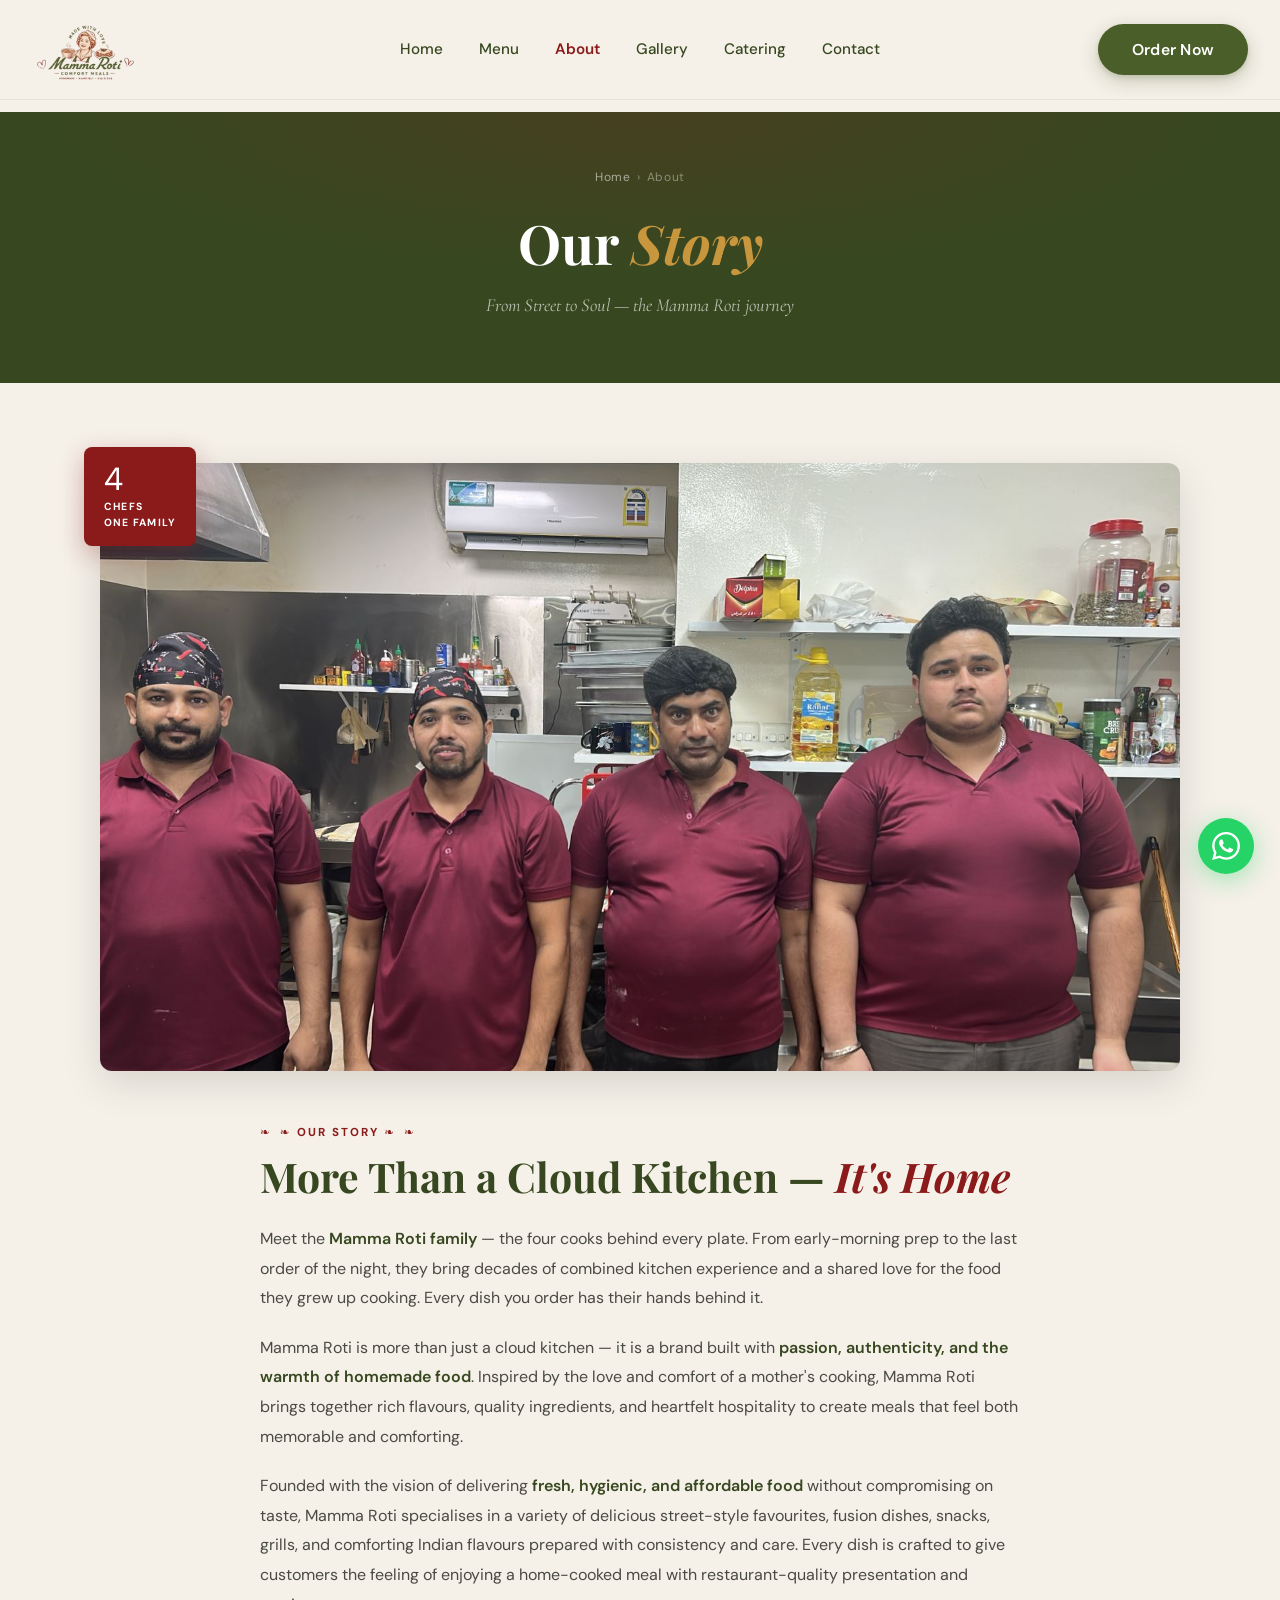
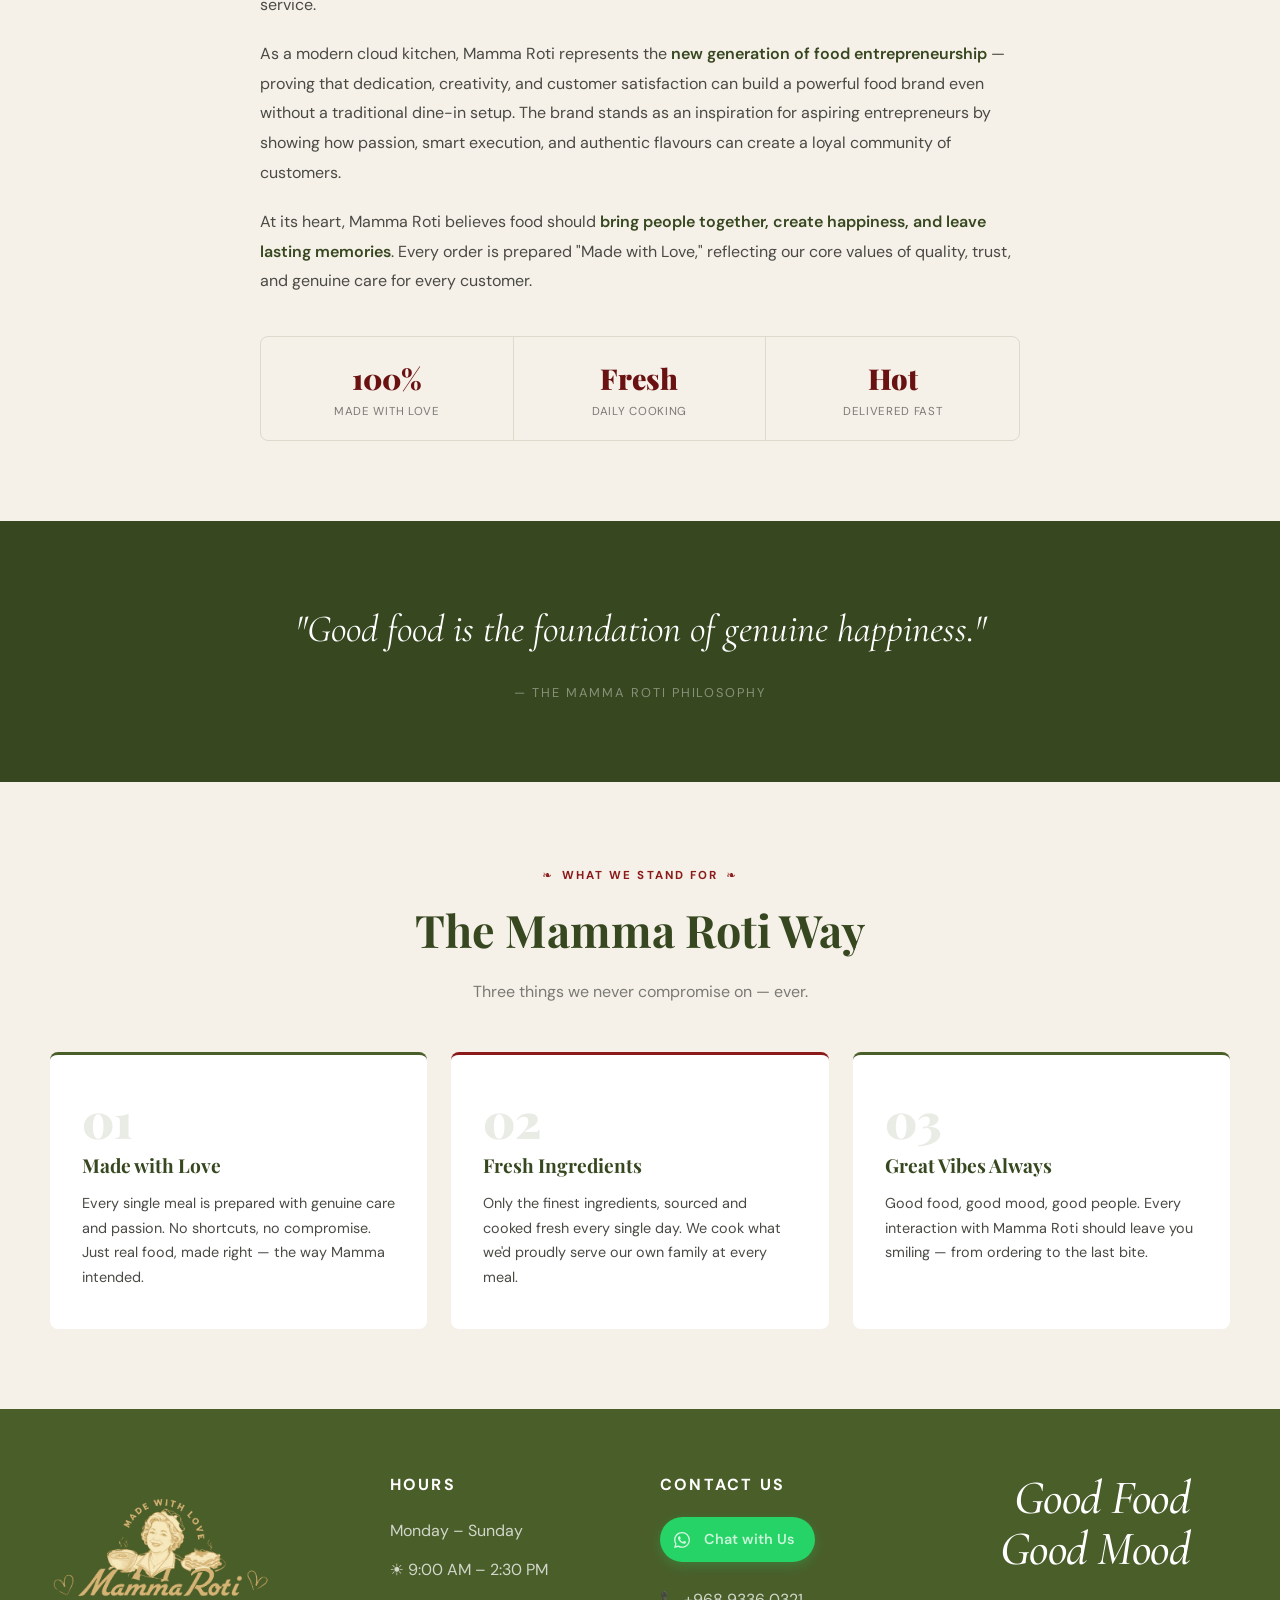
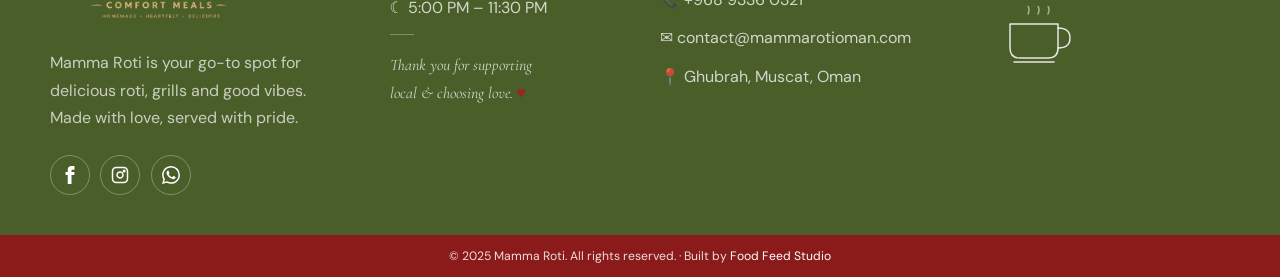
==== commit 935c7143: "footer logo change" ====
--- a/about.html
+++ b/about.html
@@ -15,8 +15,13 @@
 <meta property="og:image" content="https://mammarotioman.com/og-image.jpg"/>
 
 <link rel="canonical" href="https://mammarotioman.com/about.html"/>
-<link rel="icon" type="image/png" href="favicon.png"/>
-<link rel="apple-touch-icon" href="apple-touch-icon.png"/>
+
+<link rel="icon" type="image/svg+xml" href="favicon.svg"/>
+<link rel="icon" type="image/png" sizes="96x96" href="favicon-96x96.png"/>
+<link rel="shortcut icon" href="favicon.ico"/>
+<link rel="apple-touch-icon" sizes="180x180" href="apple-touch-icon.png"/>
+<link rel="manifest" href="site.webmanifest"/>
+<meta name="theme-color" content="#8b1a1a"/>
 
 <link rel="preconnect" href="https://fonts.googleapis.com"/>
 <link rel="preconnect" href="https://fonts.gstatic.com" crossorigin/>
@@ -38,7 +43,7 @@
 <li><a href="contact.html">Contact</a></li>
     </ul>
     <div class="nav-cta">
-      <a href="https://wa.me/96893360321?text=Hi%20Mamma%20Roti%2C%20I%27d%20like%20to%20order!" class="nav-order" target="_blank" rel="noopener">Order Now</a>
+      <a href="https://api.whatsapp.com/send?phone=96893360321&text=Hi%20Mamma%20Roti%2C%20I%27d%20like%20to%20order!" class="nav-order" target="_blank" rel="noopener">Order Now</a>
     </div>
     <button class="nav-burger" id="burger" aria-label="Menu"><span></span><span></span><span></span></button>
   </div>
@@ -50,7 +55,7 @@
   <a href="gallery.html">Gallery</a>
   <a href="catering.html">Catering</a>
   <a href="contact.html">Contact</a>
-  <a href="https://wa.me/96893360321?text=Hi%20Mamma%20Roti%2C%20I%27d%20like%20to%20order!" target="_blank" rel="noopener">Order Now →</a>
+  <a href="https://api.whatsapp.com/send?phone=96893360321&text=Hi%20Mamma%20Roti%2C%20I%27d%20like%20to%20order!" target="_blank" rel="noopener">Order Now →</a>
 </div>
 
 <div class="page-top">
@@ -142,7 +147,7 @@
 <footer>
   <div class="ft-grid">
     <div class="ft-brand">
-      <img src="logo.png" alt="Mamma Roti"/>
+      <img src="logo-footer.png" alt="Mamma Roti"/>
       <p>Mamma Roti is your go-to spot for delicious roti, grills and good vibes. Made with love, served with pride.</p>
       <div class="ft-social">
         <a href="https://facebook.com/mammarotioman" target="_blank" rel="noopener" aria-label="Facebook">
@@ -151,7 +156,7 @@
         <a href="https://instagram.com/mammaroti.om" target="_blank" rel="noopener" aria-label="Instagram">
           <svg viewBox="0 0 24 24" fill="none" stroke="currentColor" stroke-width="2"><rect x="2" y="2" width="20" height="20" rx="5"/><path d="M16 11.37A4 4 0 1112.63 8 4 4 0 0116 11.37z"/><circle cx="17.5" cy="6.5" r="1" fill="currentColor"/></svg>
         </a>
-        <a href="https://wa.me/96893360321" target="_blank" rel="noopener" aria-label="WhatsApp">
+        <a href="https://api.whatsapp.com/send?phone=96893360321" target="_blank" rel="noopener" aria-label="WhatsApp">
           <svg viewBox="0 0 24 24" fill="currentColor"><path d="M17.472 14.382c-.297-.149-1.758-.867-2.03-.967-.273-.099-.471-.148-.67.15-.197.297-.767.966-.94 1.164-.173.199-.347.223-.644.075-.297-.15-1.255-.463-2.39-1.475-.883-.788-1.48-1.761-1.653-2.059-.173-.297-.018-.458.13-.606.134-.133.298-.347.446-.52.149-.174.198-.298.298-.497.099-.198.05-.371-.025-.52-.075-.149-.669-1.612-.916-2.207-.242-.579-.487-.5-.669-.51-.173-.008-.371-.01-.57-.01-.198 0-.52.074-.792.372-.272.297-1.04 1.016-1.04 2.479 0 1.462 1.065 2.875 1.213 3.074.149.198 2.096 3.2 5.077 4.487.709.306 1.262.489 1.694.625.712.227 1.36.195 1.871.118.571-.085 1.758-.719 2.006-1.413.248-.694.248-1.289.173-1.413-.074-.124-.272-.198-.57-.347m-5.421 7.403h-.004a9.87 9.87 0 01-5.031-1.378l-.361-.214-3.741.982.998-3.648-.235-.374a9.86 9.86 0 01-1.51-5.26c.001-5.45 4.436-9.884 9.888-9.884 2.64 0 5.122 1.03 6.988 2.898a9.825 9.825 0 012.893 6.994c-.003 5.45-4.437 9.884-9.885 9.884m8.413-18.297A11.815 11.815 0 0012.05 0C5.495 0 .16 5.335.157 11.892c0 2.096.547 4.142 1.588 5.945L.057 24l6.305-1.654a11.882 11.882 0 005.683 1.448h.005c6.554 0 11.89-5.335 11.893-11.893a11.821 11.821 0 00-3.48-8.413z"/></svg>
         </a>
       </div>
@@ -169,7 +174,7 @@
     <div class="ft-col">
       <h4>Contact Us</h4>
       <p>
-        <a href="https://wa.me/96893360321?text=Hi%20Mamma%20Roti!%20I'd%20like%20to%20place%20an%20order." target="_blank" rel="noopener" class="ft-whatsapp-pill">
+        <a href="https://api.whatsapp.com/send?phone=96893360321&text=Hi%20Mamma%20Roti!%20I'd%20like%20to%20place%20an%20order." target="_blank" rel="noopener" class="ft-whatsapp-pill">
           <svg viewBox="0 0 24 24" fill="currentColor" class="ft-wa-icon"><path d="M17.472 14.382c-.297-.149-1.758-.867-2.03-.967-.273-.099-.471-.148-.67.15-.197.297-.767.966-.94 1.164-.173.199-.347.223-.644.075-.297-.15-1.255-.463-2.39-1.475-.883-.788-1.48-1.761-1.653-2.059-.173-.297-.018-.458.13-.606.134-.133.298-.347.446-.52.149-.174.198-.298.298-.497.099-.198.05-.371-.025-.52-.075-.149-.669-1.612-.916-2.207-.242-.579-.487-.5-.669-.51-.173-.008-.371-.01-.57-.01-.198 0-.52.074-.792.372-.272.297-1.04 1.016-1.04 2.479 0 1.462 1.065 2.875 1.213 3.074.149.198 2.096 3.2 5.077 4.487.709.306 1.262.489 1.694.625.712.227 1.36.195 1.871.118.571-.085 1.758-.719 2.006-1.413.248-.694.248-1.289.173-1.413-.074-.124-.272-.198-.57-.347m-5.421 7.403h-.004a9.87 9.87 0 01-5.031-1.378l-.361-.214-3.741.982.998-3.648-.235-.374a9.86 9.86 0 01-1.51-5.26c.001-5.45 4.436-9.884 9.888-9.884 2.64 0 5.122 1.03 6.988 2.898a9.825 9.825 0 012.893 6.994c-.003 5.45-4.437 9.884-9.885 9.884m8.413-18.297A11.815 11.815 0 0012.05 0C5.495 0 .16 5.335.157 11.892c0 2.096.547 4.142 1.588 5.945L.057 24l6.305-1.654a11.882 11.882 0 005.683 1.448h.005c6.554 0 11.89-5.335 11.893-11.893a11.821 11.821 0 00-3.48-8.413z"/></svg>
           <span>Chat with Us</span>
         </a>
@@ -200,7 +205,7 @@
   </div>
 </footer>
 
-<a href="https://wa.me/96893360321?text=Hi%20Mamma%20Roti!" class="wa-float" target="_blank" rel="noopener" aria-label="WhatsApp">
+<a href="https://api.whatsapp.com/send?phone=96893360321&text=Hi%20Mamma%20Roti!" class="wa-float" target="_blank" rel="noopener" aria-label="WhatsApp">
   <svg viewBox="0 0 24 24" fill="white"><path d="M17.472 14.382c-.297-.149-1.758-.867-2.03-.967-.273-.099-.471-.148-.67.15-.197.297-.767.966-.94 1.164-.173.199-.347.223-.644.075-.297-.15-1.255-.463-2.39-1.475-.883-.788-1.48-1.761-1.653-2.059-.173-.297-.018-.458.13-.606.134-.133.298-.347.446-.52.149-.174.198-.298.298-.497.099-.198.05-.371-.025-.52-.075-.149-.669-1.612-.916-2.207-.242-.579-.487-.5-.669-.51-.173-.008-.371-.01-.57-.01-.198 0-.52.074-.792.372-.272.297-1.04 1.016-1.04 2.479 0 1.462 1.065 2.875 1.213 3.074.149.198 2.096 3.2 5.077 4.487.709.306 1.262.489 1.694.625.712.227 1.36.195 1.871.118.571-.085 1.758-.719 2.006-1.413.248-.694.248-1.289.173-1.413-.074-.124-.272-.198-.57-.347m-5.421 7.403h-.004a9.87 9.87 0 01-5.031-1.378l-.361-.214-3.741.982.998-3.648-.235-.374a9.86 9.86 0 01-1.51-5.26c.001-5.45 4.436-9.884 9.888-9.884 2.64 0 5.122 1.03 6.988 2.898a9.825 9.825 0 012.893 6.994c-.003 5.45-4.437 9.884-9.885 9.884m8.413-18.297A11.815 11.815 0 0012.05 0C5.495 0 .16 5.335.157 11.892c0 2.096.547 4.142 1.588 5.945L.057 24l6.305-1.654a11.882 11.882 0 005.683 1.448h.005c6.554 0 11.89-5.335 11.893-11.893a11.821 11.821 0 00-3.48-8.413z"/></svg>
 </a>
 
@@ -215,7 +220,7 @@
     <svg viewBox="0 0 24 24" fill="none" stroke="currentColor" stroke-width="2" stroke-linecap="round" stroke-linejoin="round"><path d="M22 16.92v3a2 2 0 0 1-2.18 2 19.79 19.79 0 0 1-8.63-3.07 19.5 19.5 0 0 1-6-6 19.79 19.79 0 0 1-3.07-8.67A2 2 0 0 1 4.11 2h3a2 2 0 0 1 2 1.72 12.84 12.84 0 0 0 .7 2.81 2 2 0 0 1-.45 2.11L8.09 9.91a16 16 0 0 0 6 6l1.27-1.27a2 2 0 0 1 2.11-.45 12.84 12.84 0 0 0 2.81.7A2 2 0 0 1 22 16.92z"/></svg>
     <span>Call</span>
   </a>
-  <a href="https://wa.me/96893360321?text=Hi%20Mamma%20Roti%2C%20I%27d%20like%20to%20order!" target="_blank" rel="noopener" class="m-cta-btn m-cta-primary" aria-label="WhatsApp Order">
+  <a href="https://api.whatsapp.com/send?phone=96893360321&text=Hi%20Mamma%20Roti%2C%20I%27d%20like%20to%20order!" target="_blank" rel="noopener" class="m-cta-btn m-cta-primary" aria-label="WhatsApp Order">
     <svg viewBox="0 0 24 24" fill="currentColor"><path d="M17.472 14.382c-.297-.149-1.758-.867-2.03-.967-.273-.099-.471-.148-.67.15-.197.297-.767.966-.94 1.164-.173.199-.347.223-.644.075-.297-.15-1.255-.463-2.39-1.475-.883-.788-1.48-1.761-1.653-2.059-.173-.297-.018-.458.13-.606.134-.133.298-.347.446-.52.149-.174.198-.298.298-.497.099-.198.05-.371-.025-.52-.075-.149-.669-1.612-.916-2.207-.242-.579-.487-.5-.669-.51-.173-.008-.371-.01-.57-.01-.198 0-.52.074-.792.372-.272.297-1.04 1.016-1.04 2.479 0 1.462 1.065 2.875 1.213 3.074.149.198 2.096 3.2 5.077 4.487.709.306 1.262.489 1.694.625.712.227 1.36.195 1.871.118.571-.085 1.758-.719 2.006-1.413.248-.694.248-1.289.173-1.413-.074-.124-.272-.198-.57-.347m-5.421 7.403h-.004a9.87 9.87 0 01-5.031-1.378l-.361-.214-3.741.982.998-3.648-.235-.374a9.86 9.86 0 01-1.51-5.26c.001-5.45 4.436-9.884 9.888-9.884 2.64 0 5.122 1.03 6.988 2.898a9.825 9.825 0 012.893 6.994c-.003 5.45-4.437 9.884-9.885 9.884"/></svg>
     <span>WhatsApp Order</span>
   </a>
--- a/style.css
+++ b/style.css
@@ -52,7 +52,7 @@
    ══════════════ */
 .navbar {
   position: fixed; top: 0; left: 0; right: 0;
-  z-index: 900; height: 88px;
+  z-index: 900; height: 100px;
   background: rgba(245, 240, 232, 0.97);
   backdrop-filter: blur(16px);
   transition: box-shadow .3s, background .3s;
@@ -65,11 +65,11 @@
 }
 .nav-logo { text-decoration: none; display: flex; align-items: center; }
 .nav-logo img {
-  height: 56px;
+  height: 72px;
   width: auto;
-  max-width: 180px;
+  max-width: 240px;
   object-fit: contain;
-  mix-blend-mode: multiply;
+  /* removed mix-blend-mode — new logo is on dark bg, needs no blending */
 }
 .nav-links { display: flex; align-items: center; gap: .25rem; list-style: none; justify-content: center; }
 .nav-links a {
@@ -104,7 +104,7 @@
 .nav-mobile {
   display: none; position: fixed; top: 88px; left: 0; right: 0;
   background: var(--cream); border-bottom: 1px solid var(--border);
-  padding: 1rem 2rem 1.5rem; z-index: 899; flex-direction: column; gap: .2rem;
+  padding: 0 2rem 1rem; z-index: 899; flex-direction: column; gap: 0;
 }
 .nav-mobile.open { display: flex; }
 .nav-mobile a {
@@ -114,7 +114,7 @@
 }
 .nav-mobile a:last-child { border-bottom: none; color: var(--olive); font-weight: 600; }
 
-.page-top { padding-top: 100px; }
+.page-top { padding-top: 112px; }
 
 /* ══════════════
    DELIVERY STRIP
@@ -1205,7 +1205,7 @@
   max-width: 100%;
   margin-bottom: 1rem;
   margin-left: -8px;
-  filter: brightness(0) invert(1);
+  /* no filter — using pre-processed footer logo */
 }
 .ft-brand p {
   font-size: 1rem;
@@ -1972,15 +1972,15 @@
    ═════════════════════════════════════════ */
 @media (max-width: 768px) {
   /* NAV */
-  .navbar { height: 60px; }
+  .navbar { height: 72px; }
   .page-top { padding-top: 80px; }
-  .nav-mobile { top: 70px; }
+  .nav-mobile { top: 72px; }
   .filter-bar { top: 70px; }
   .nav-links { display: none; }
   .nav-burger { display: flex; }
   .nav-cta { display: none; }
   .nav-inner { grid-template-columns: 1fr auto; padding: 0 1rem; gap: 0; }
-  .nav-logo img { height: 52px; max-width: 160px; }
+  .nav-logo img { height: 60px; max-width: 200px; }
 
   /* HERO — tightened, image first, pill overlapping */
   .hero,
@@ -2280,7 +2280,7 @@
   .nav-logo img { height: 46px; max-width: 140px; }
   .navbar { height: 54px; }
   .page-top { padding-top: 70px; }
-  .nav-mobile { top: 64px; }
+  .nav-mobile { top: 54px; }
   .filter-bar { top: 64px; }
 
   .hero-left h1 { font-size: 1.85rem; }
@@ -2432,6 +2432,7 @@
     box-shadow: 0 4px 16px rgba(0,0,0,.08);
     background: var(--cream-dark);
     transition: transform .3s, box-shadow .3s;
+    aspect-ratio: 3/4;
   }
   .cat-photo-tile:hover {
     transform: translateY(-4px);
@@ -2441,6 +2442,7 @@
     width: 100%;
     height: 100%;
     object-fit: cover;
+    object-position: bottom right;   /* shows bottom-right area */
     display: block;
     transition: transform .5s;
   }
@@ -3927,4 +3929,53 @@
     padding: .85rem 1.5rem;
     font-size: .95rem;
   }
-}+}
+
+/* Menu page — louder delivery strip */
+.del-strip {
+  display: flex;
+  flex-direction: column;
+  align-items: center;
+  gap: .25rem;
+  padding: .9rem 1rem;
+  background: var(--red);
+  color: #fff;
+  text-align: center;
+}
+.del-strip-main {
+  font-family: var(--font-sans);
+  font-size: .95rem;
+  font-weight: 700;
+  letter-spacing: .04em;
+}
+.del-strip-main strong {
+  color: var(--gold);
+  font-weight: 700;
+  letter-spacing: .06em;
+}
+.del-strip-sub {
+  font-size: .75rem;
+  font-weight: 500;
+  opacity: .85;
+  letter-spacing: .02em;
+}
+.del-strip-sub .sep {
+  margin: 0 .4rem;
+  opacity: .5;
+}
+
+@media (max-width: 768px) {
+  .del-strip {
+    padding: .75rem .75rem;
+  }
+  .del-strip-main {
+    font-size: .82rem;
+  }
+  .del-strip-sub {
+    font-size: .68rem;
+  }
+  .del-strip-sub .sep {
+    margin: 0 .25rem;
+  }
+}
+
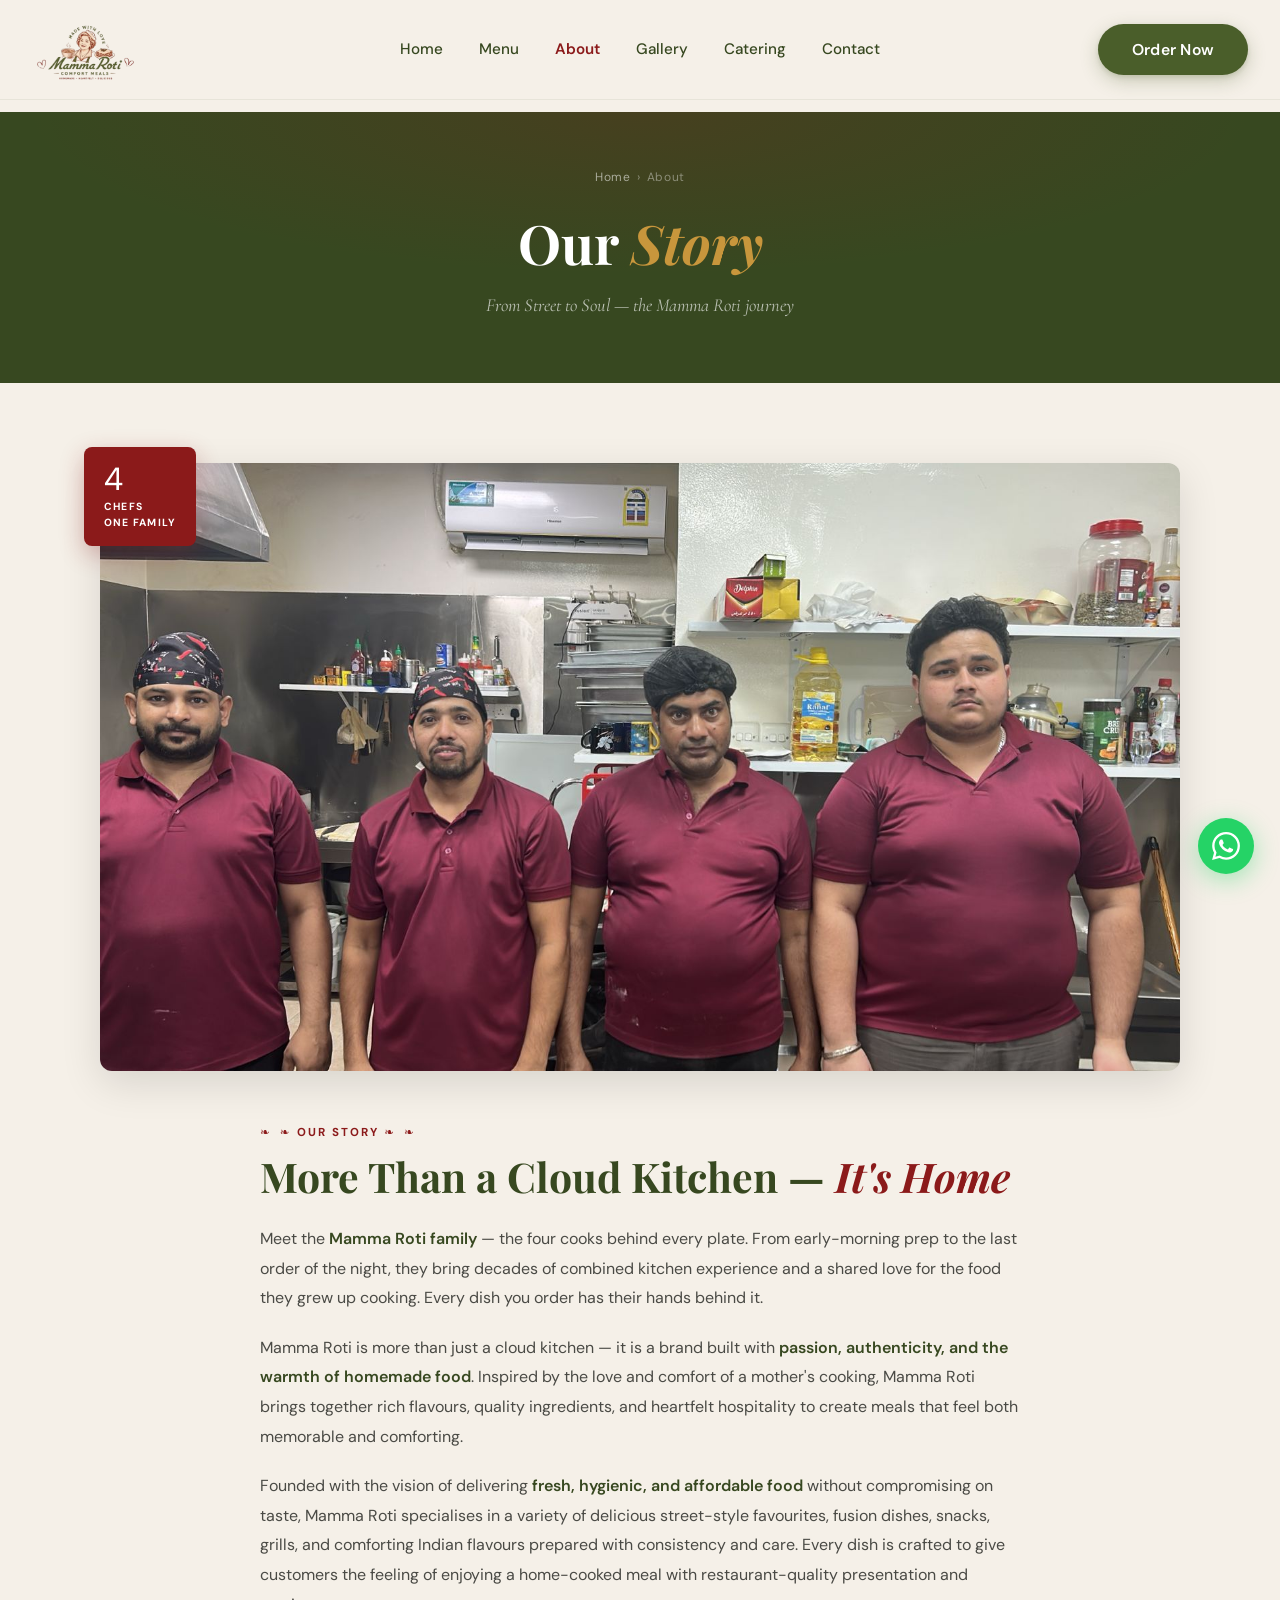
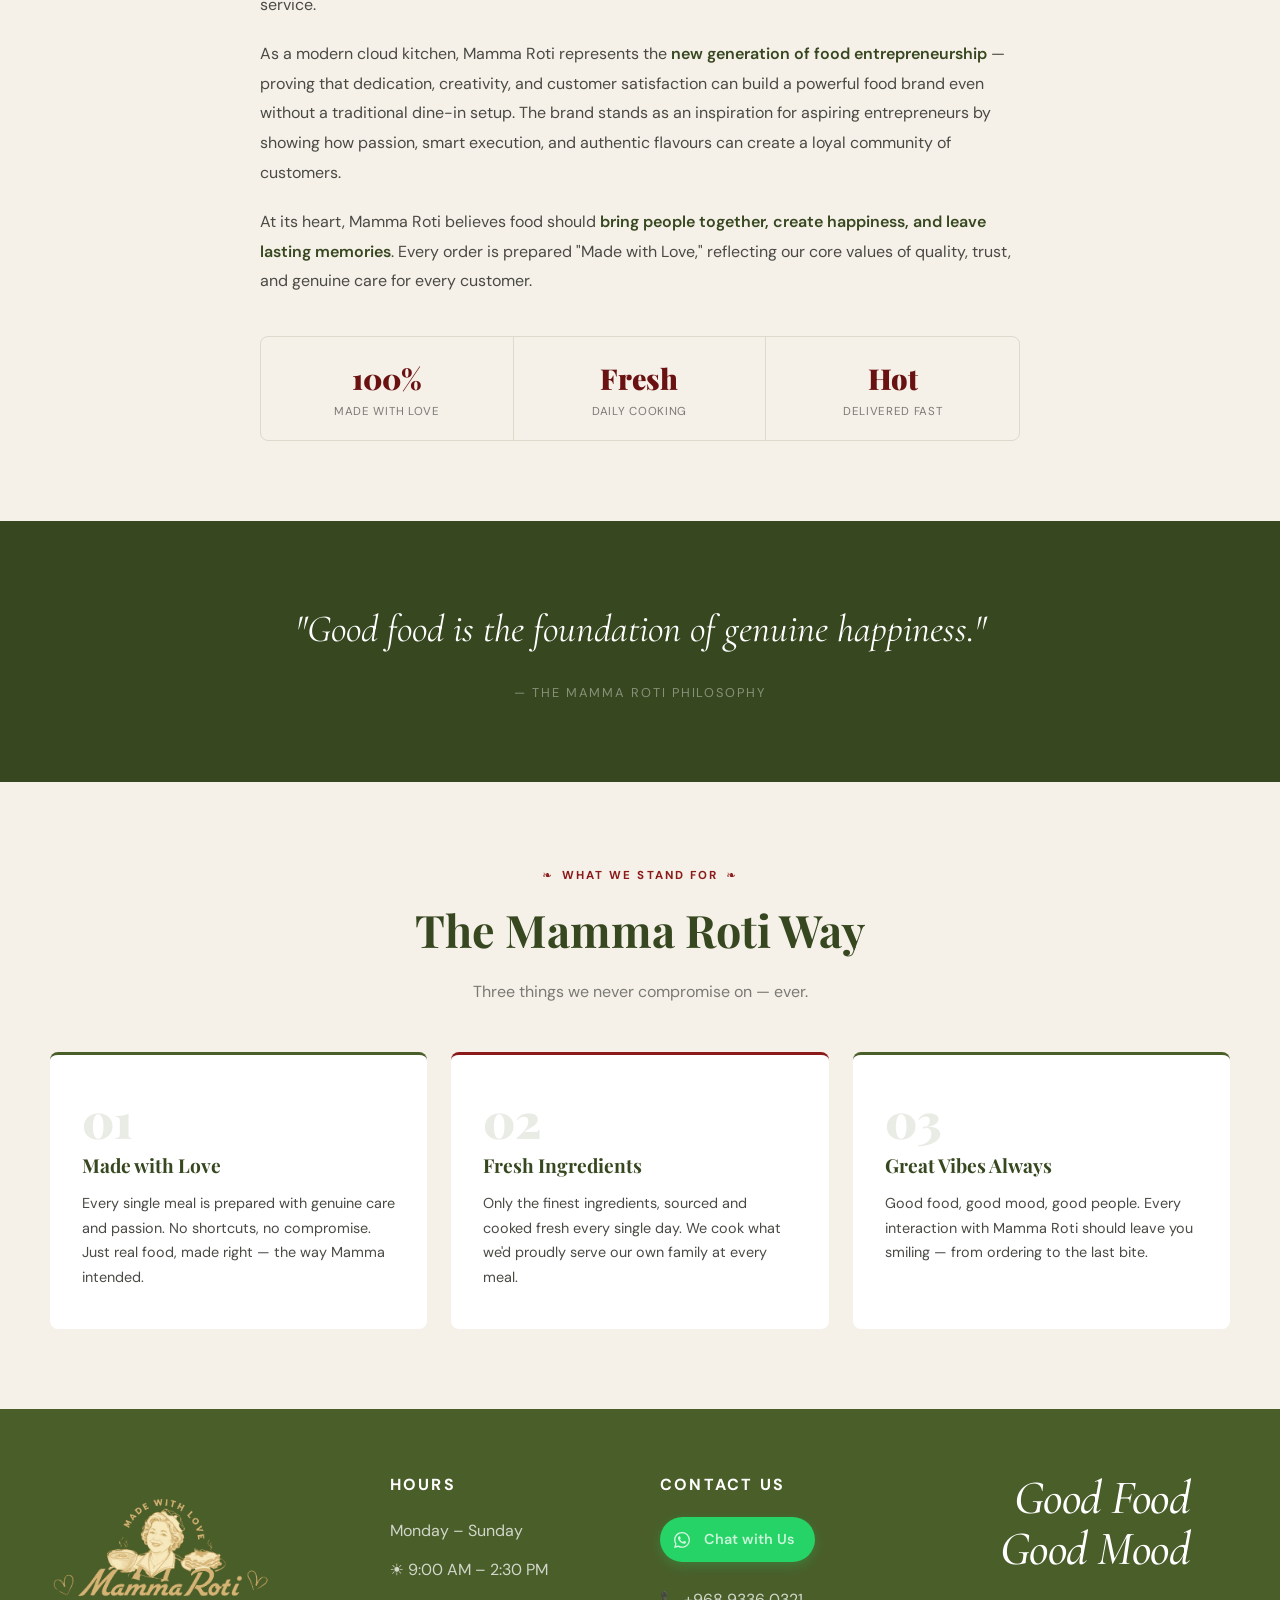
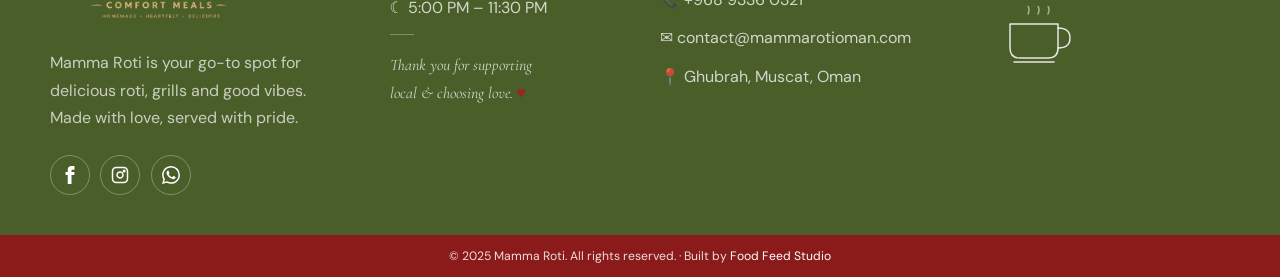
==== commit 62a923f1: "more performance change mobile" ====
--- a/about.html
+++ b/about.html
@@ -33,7 +33,7 @@
 
 <nav class="navbar" id="nb">
   <div class="nav-inner">
-    <a href="index.html" class="nav-logo"><img src="logo.png" alt="Mamma Roti"/></a>
+    <a href="index.html" class="nav-logo"><img src="logo.webp" alt="Mamma Roti"/></a>
     <ul class="nav-links">
       <li><a href="index.html">Home</a></li>
       <li><a href="menu.html">Menu</a></li>
--- a/style.css
+++ b/style.css
@@ -3729,30 +3729,30 @@
     cursor: pointer;
   }
   
-  /* Side icons — round outline buttons (Call & Menu) */
-  .m-cta-call,
-  .m-cta-menu {
-    flex: 0 0 auto;
-    width: 52px;
-    height: 52px;
-    border-radius: 50%;
-    background: var(--cream);
-    border: 1.5px solid rgba(74,94,42,.18);
-    color: var(--olive-dk);
-    flex-direction: column;
-    gap: 2px;
-  }
-  .m-cta-call svg,
-  .m-cta-menu svg {
-    width: 22px;
-    height: 22px;
-    color: var(--olive-dk);
-  }
-  .m-cta-call:active,
-  .m-cta-menu:active {
-    background: var(--cream-dark);
-    transform: scale(0.95);
-  }
+  /* Side icons — round outline buttons in brand red */
+.m-cta-call,
+.m-cta-menu {
+  flex: 0 0 auto;
+  width: 52px;
+  height: 52px;
+  border-radius: 50%;
+  background: var(--cream);
+  border: 1.5px solid var(--red);
+  color: var(--red);
+  flex-direction: column;
+  gap: 2px;
+}
+.m-cta-call svg,
+.m-cta-menu svg {
+  width: 22px;
+  height: 22px;
+  color: var(--red);
+}
+.m-cta-call:active,
+.m-cta-menu:active {
+  background: rgba(139,26,26,.08);
+  transform: scale(0.95);
+}
   /* Hide the text labels on side icons (icons speak for themselves) */
   .m-cta-call span,
   .m-cta-menu span {
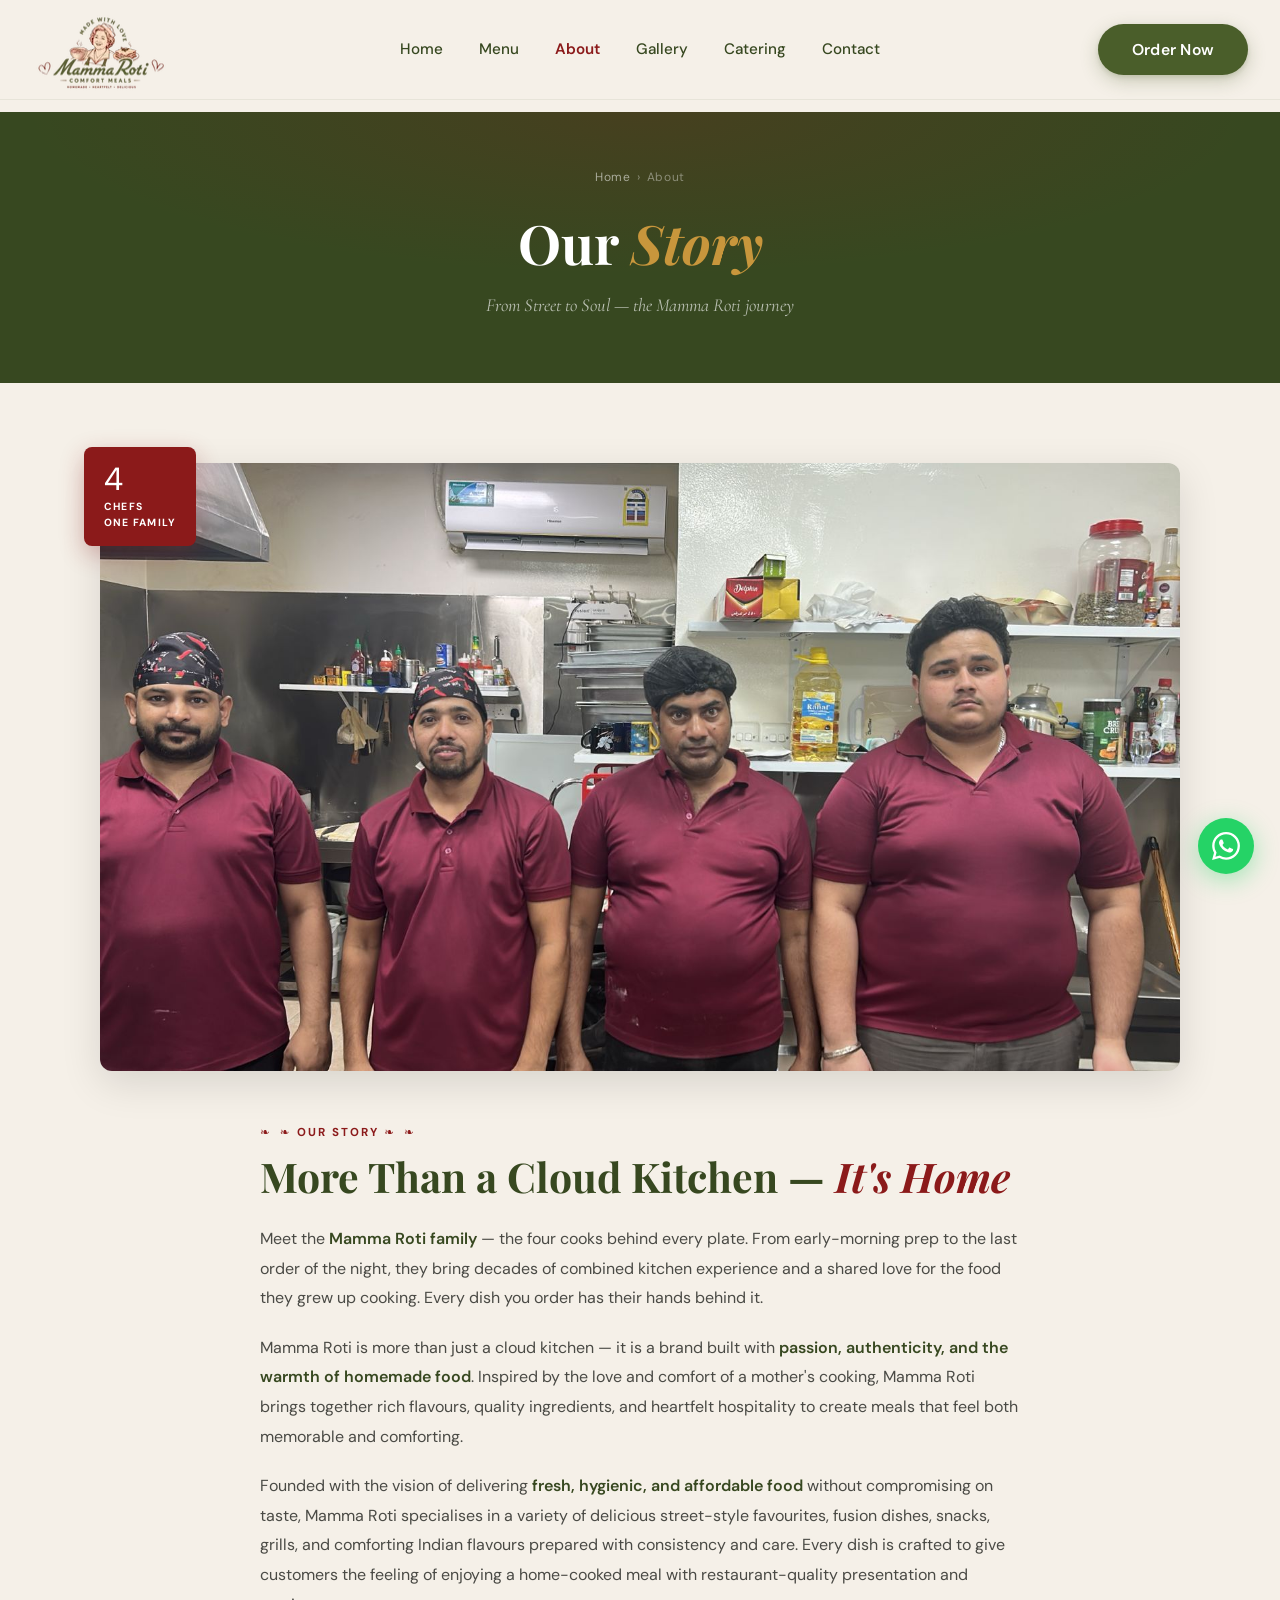
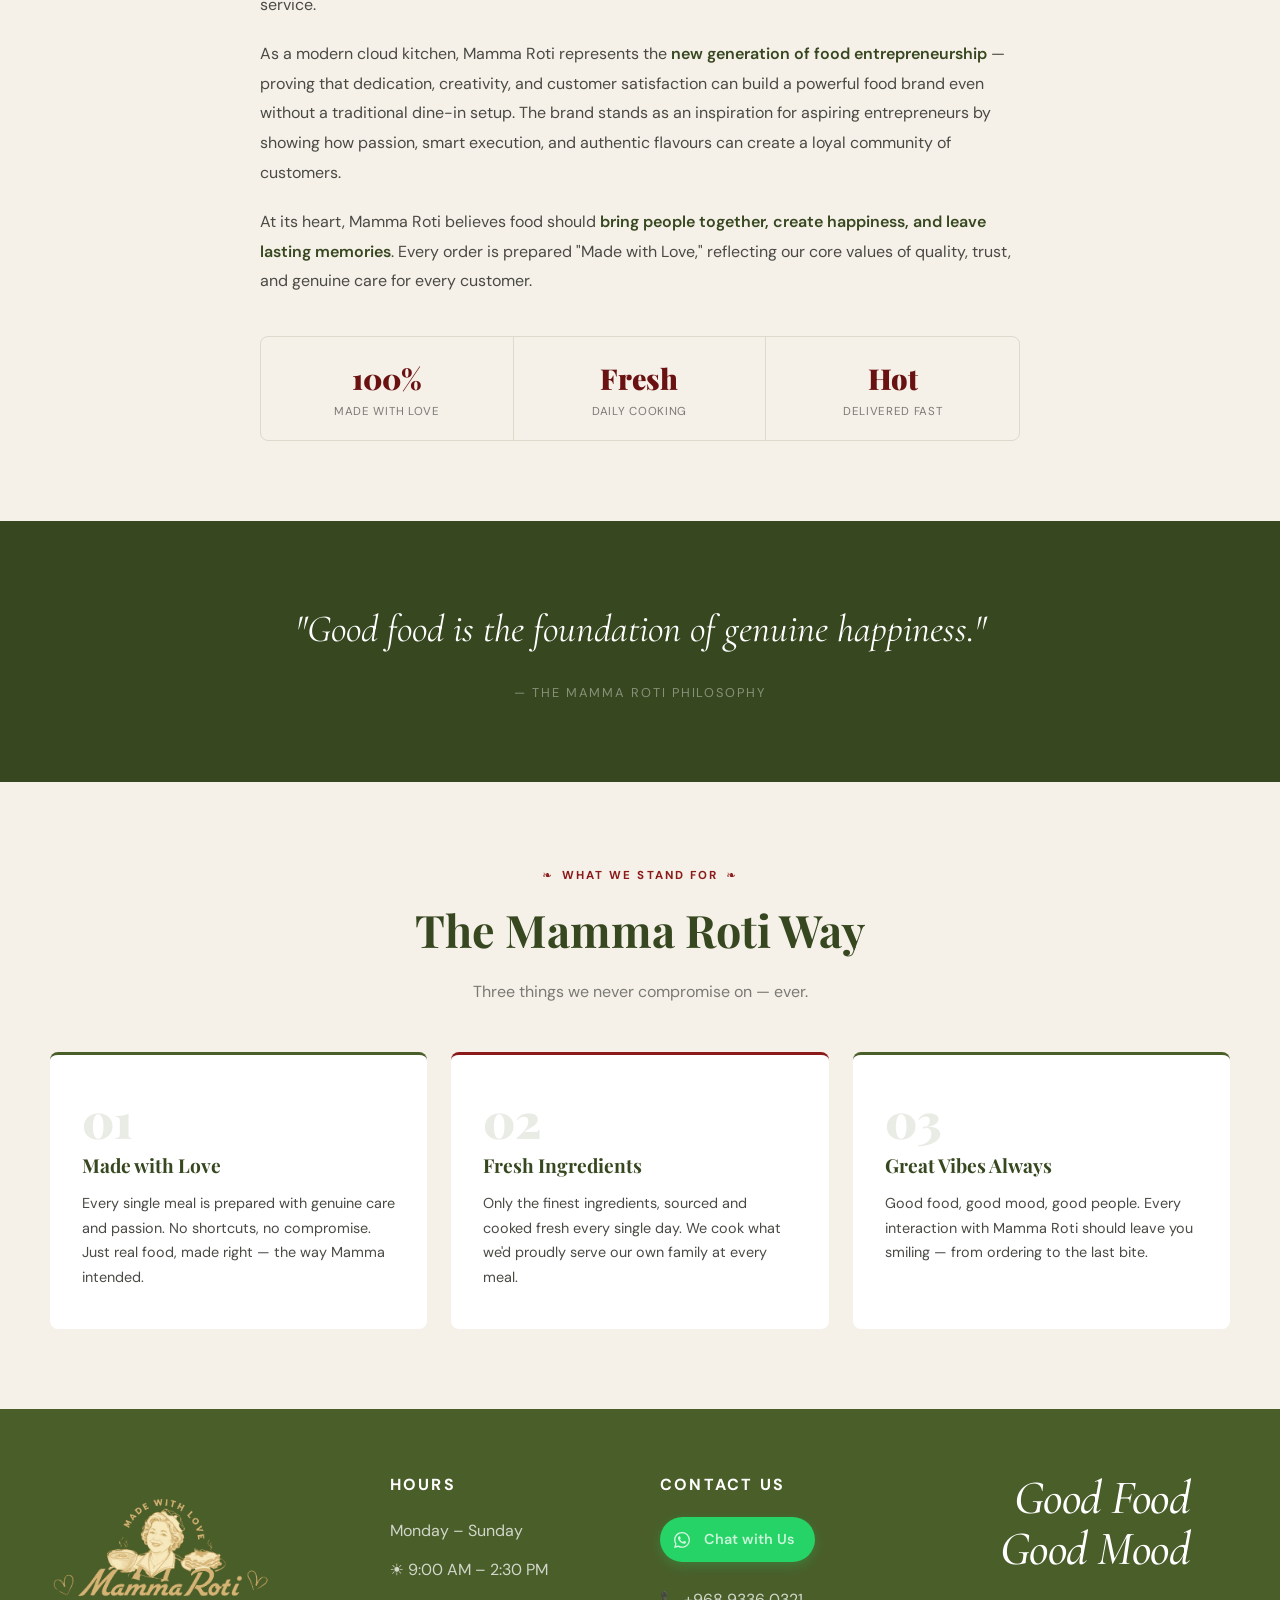
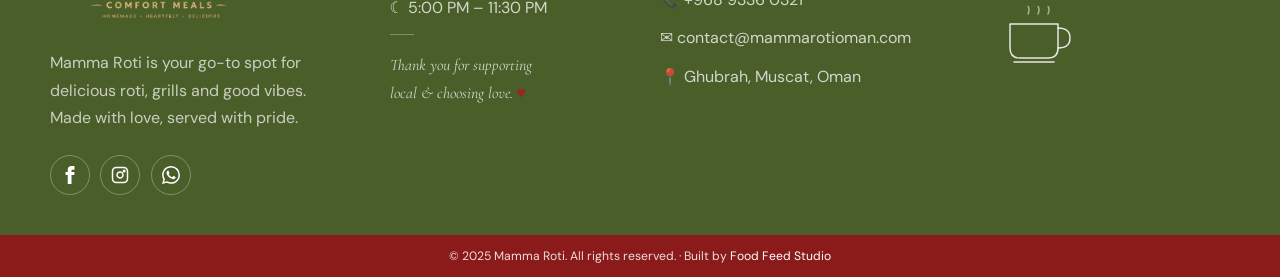
==== commit cf9d634d: "more performance changes" ====
--- a/about.html
+++ b/about.html
@@ -33,8 +33,7 @@
 
 <nav class="navbar" id="nb">
   <div class="nav-inner">
-    <a href="index.html" class="nav-logo"><img src="logo.webp" alt="Mamma Roti"/></a>
-    <ul class="nav-links">
+    <img src="logo.webp" alt="Mamma Roti — Authentic Indian Cloud Kitchen Muscat" width="140" height="95"/>    <ul class="nav-links">
       <li><a href="index.html">Home</a></li>
       <li><a href="menu.html">Menu</a></li>
       <li><a href="about.html" class="active">About</a></li>
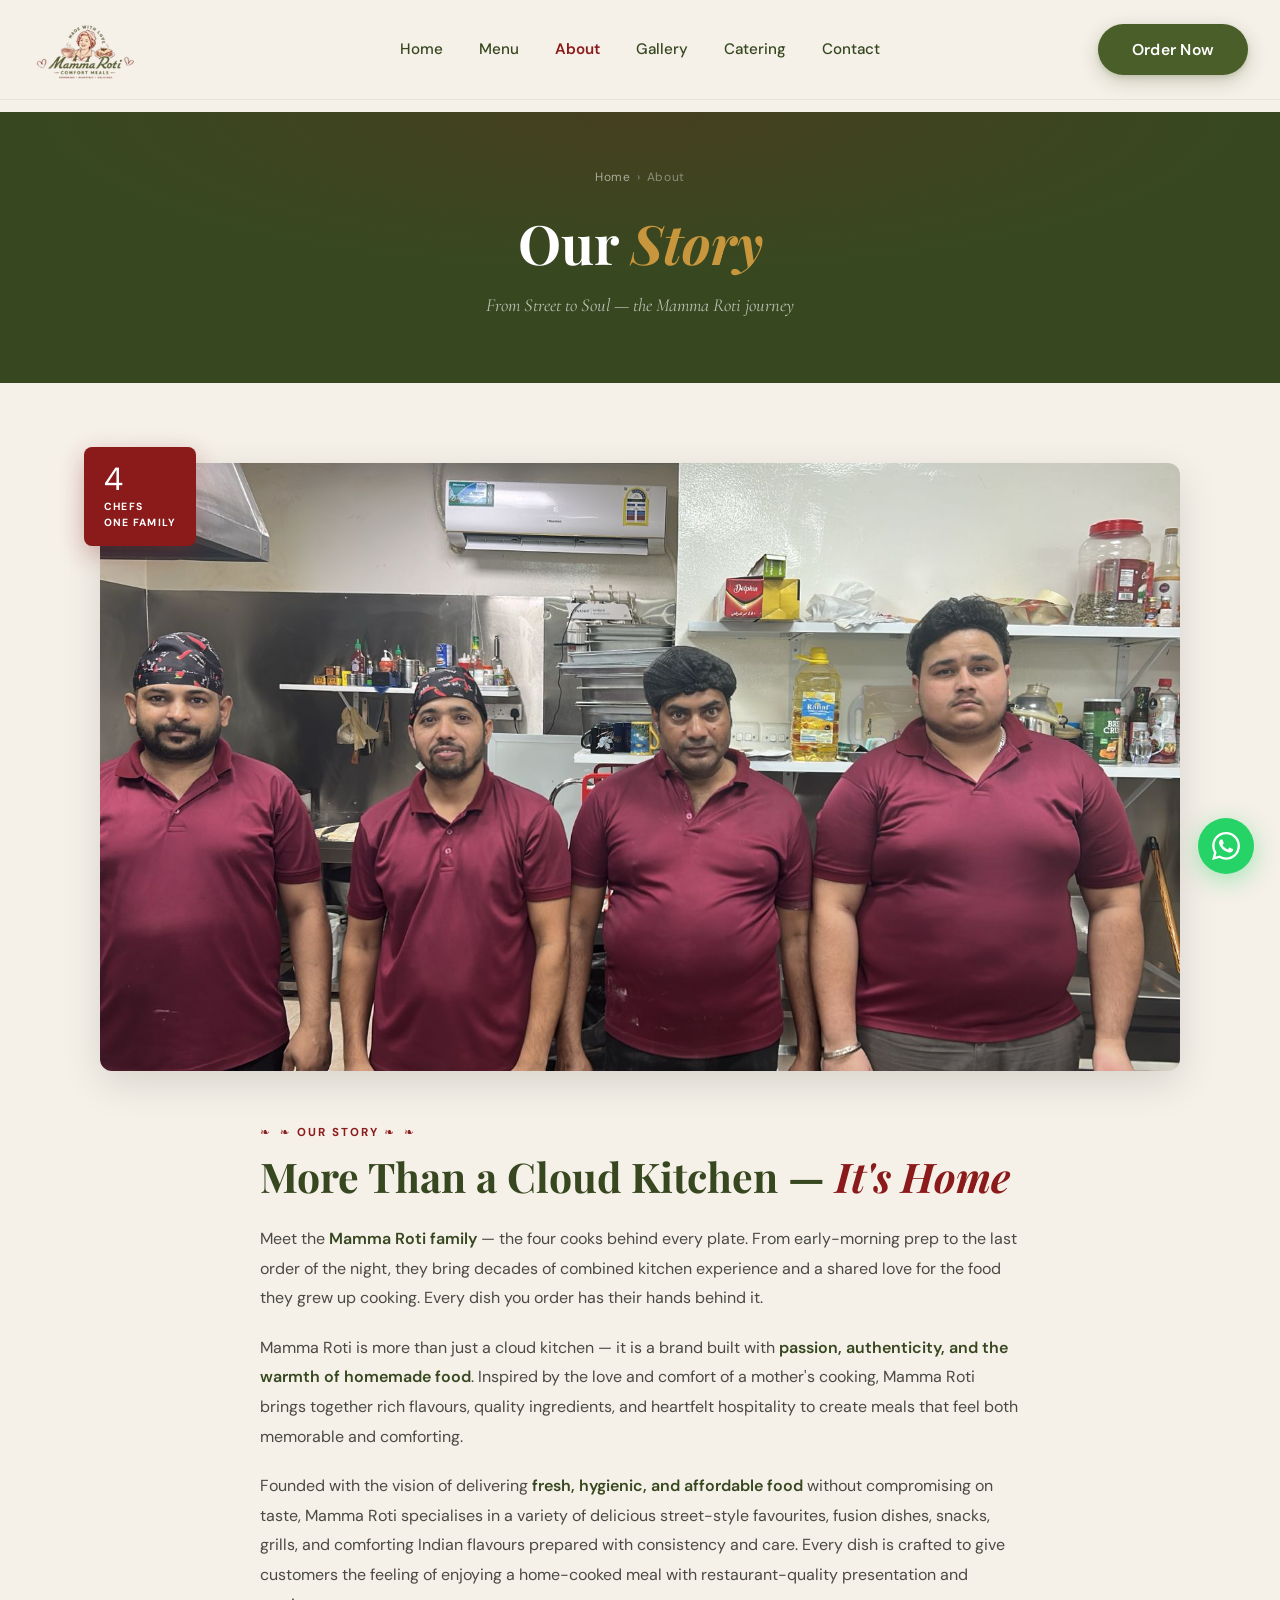
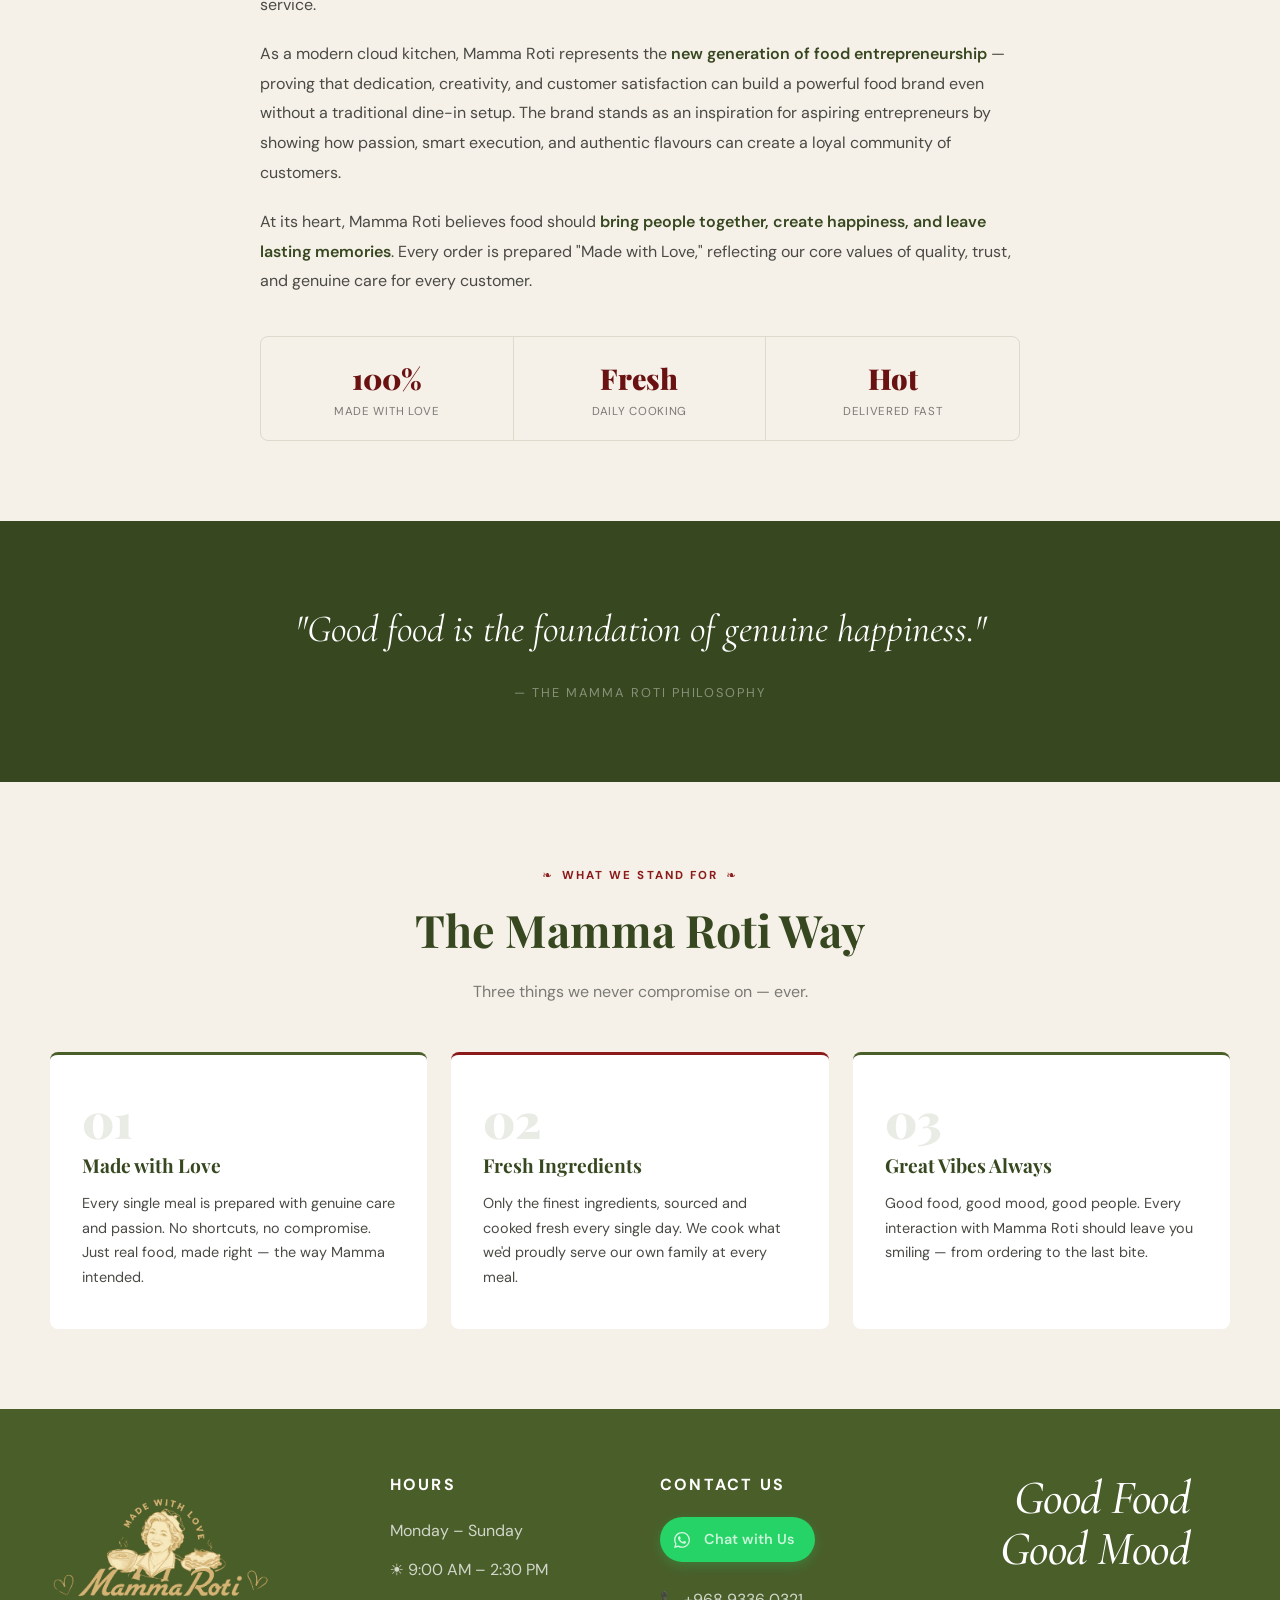
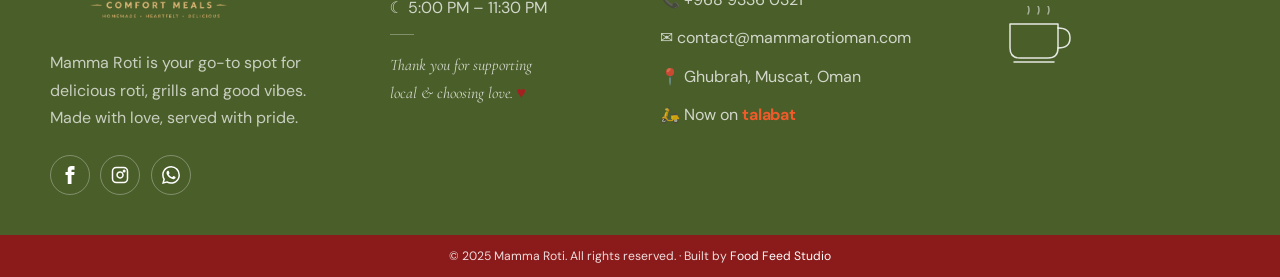
==== commit d6e3c5b0: "talabat changes" ====
--- a/about.html
+++ b/about.html
@@ -33,7 +33,7 @@
 
 <nav class="navbar" id="nb">
   <div class="nav-inner">
-    <img src="logo.webp" alt="Mamma Roti — Authentic Indian Cloud Kitchen Muscat" width="140" height="95"/>    <ul class="nav-links">
+    <a href="index.html" class="nav-logo"><img src="logo.webp" alt="Mamma Roti — Authentic Indian Cloud Kitchen Muscat" width="140" height="95"/></a>    <ul class="nav-links">
       <li><a href="index.html">Home</a></li>
       <li><a href="menu.html">Menu</a></li>
       <li><a href="about.html" class="active">About</a></li>
@@ -181,6 +181,7 @@
       <p>📞 <a href="tel:+96893360321">+968 9336 0321</a></p>
       <p>✉ <a href="mailto:contact@mammarotioman.com">contact@mammarotioman.com</a></p>
       <p>📍 Ghubrah, Muscat, Oman</p>
+      <p class="ft-talabat">🛵 Now on <span>talabat</span></p>
     </div>
 <!-- Good Food Good Mood decorative column -->
 <div class="ft-col ft-mood-col">
--- a/style.css
+++ b/style.css
@@ -471,7 +471,8 @@
   display: flex;
   flex-direction: column;
   justify-content: center;
-  align-items: flex-start;
+  align-items: center;
+  text-align: center;
   gap: 1rem;
   overflow: hidden;
 }
@@ -3979,3 +3980,92 @@
   }
 }
 
+/* ===== Now on Talabat (announcement) ===== */
+.mr-talabat{
+  background: var(--cream);
+  padding: clamp(2.5rem,6vw,4rem) 2rem;
+}
+.mr-talabat__card{
+  max-width: 680px;
+  margin: 0 auto;
+  background: #fff;
+  border: 1px solid var(--border);
+  border-top: 4px solid #F15A29;
+  border-radius: 18px;
+  padding: clamp(2rem,5vw,3rem) clamp(1.5rem,5vw,2.75rem);
+  text-align: center;
+  box-shadow: 0 12px 40px rgba(0,0,0,.07);
+}
+.mr-talabat__card .eyebrow{ justify-content: center; }
+.mr-talabat__title{
+  font-family: var(--font-serif);
+  font-size: clamp(1.8rem,3.5vw,2.6rem);
+  font-weight: 700;
+  color: var(--olive-dk);
+  line-height: 1.15;
+  margin-bottom: 1rem;
+}
+.mr-talabat__brand{
+  display: inline-block;
+  background: #F15A29;
+  color: #fff;
+  padding: .04em .38em;
+  border-radius: .3em;
+  font-family: var(--font-sans);
+  font-weight: 800;
+  letter-spacing: -.02em;
+}
+.mr-talabat__sub{
+  font-size: 1rem;
+  color: var(--text-mid);
+  line-height: 1.7;
+  max-width: 460px;
+  margin: 0 auto 1.75rem;
+}
+.mr-talabat__chips{
+  list-style: none;
+  display: flex;
+  flex-wrap: wrap;
+  justify-content: center;
+  gap: .6rem;
+  padding: 0;
+  margin: 0;
+}
+.mr-talabat__chips li{
+  background: var(--cream);
+  border: 1px solid var(--border);
+  color: var(--olive);
+  font-weight: 600;
+  font-size: .9rem;
+  padding: .5rem 1.1rem;
+  border-radius: 999px;
+}
+
+@media (max-width: 768px){
+  .mr-talabat{ padding: 2.5rem 1.25rem; }
+}
+
+/* Footer — Now on Talabat line */
+.ft-talabat{
+  display: inline-flex;
+  align-items: center;
+  gap: 4px;
+  font-size: .82rem;
+  color: rgba(255,255,255,.75);
+}
+.ft-talabat span{
+  color: #F15A29;
+  font-weight: 700;
+  letter-spacing: -.01em;
+}
+
+.bbq-kicker{
+  display: inline-block;
+  font-family: var(--font-sans);
+  font-size: .72rem;
+  font-weight: 700;
+  letter-spacing: .18em;
+  text-transform: uppercase;
+  color: rgba(255,255,255,.6);
+  margin-bottom: .5rem;
+}
